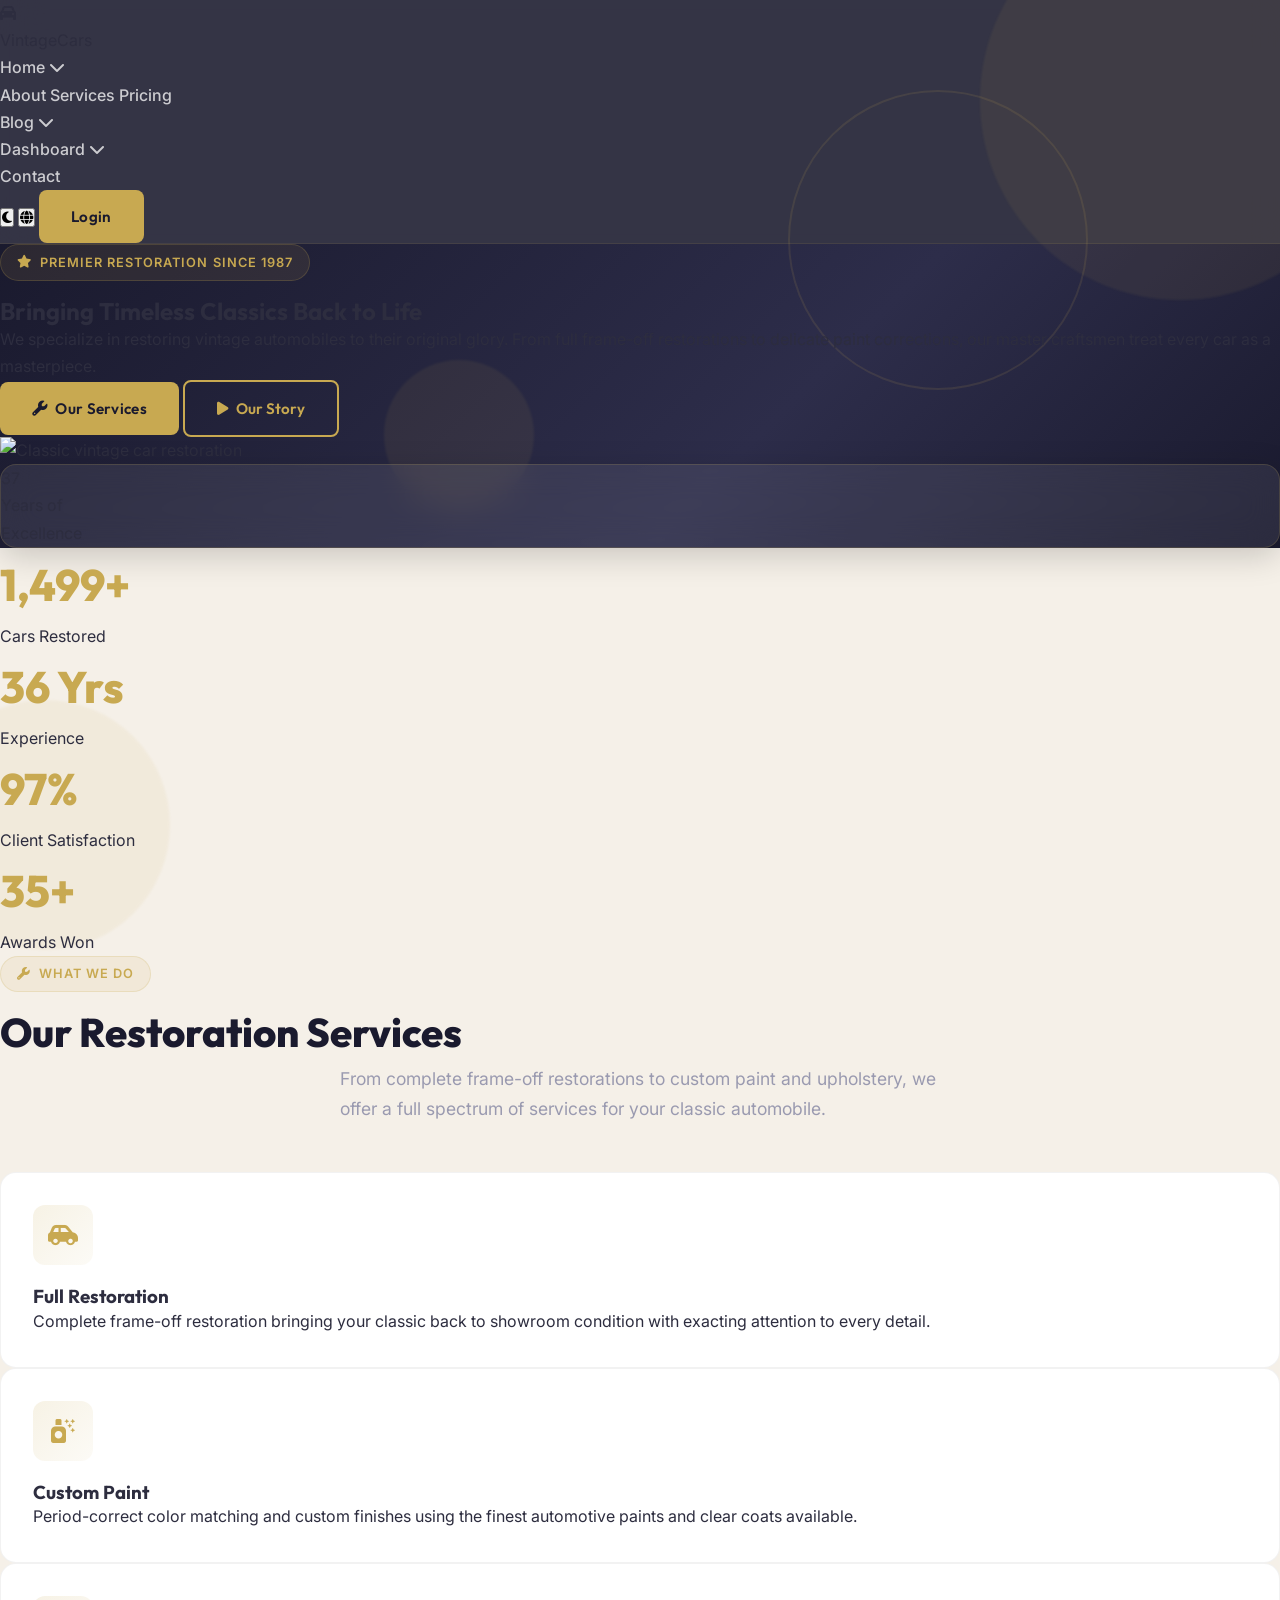
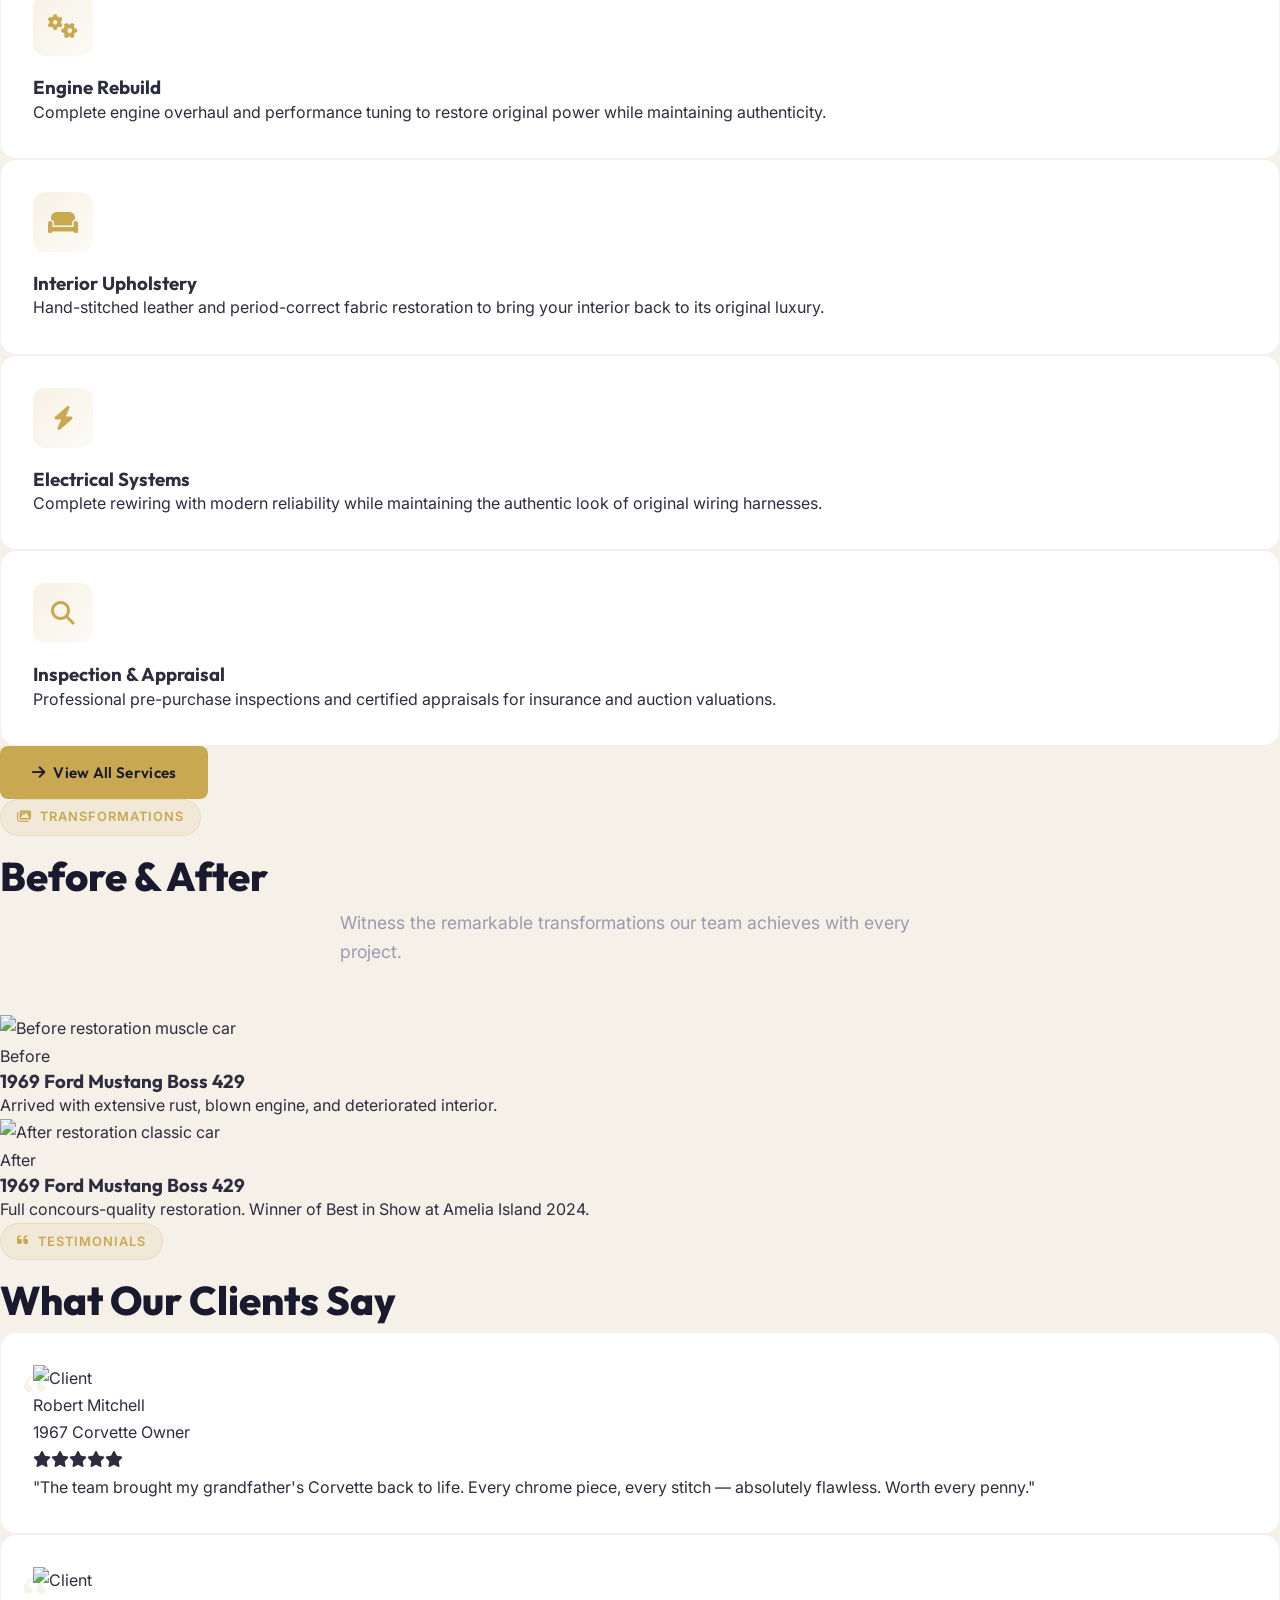
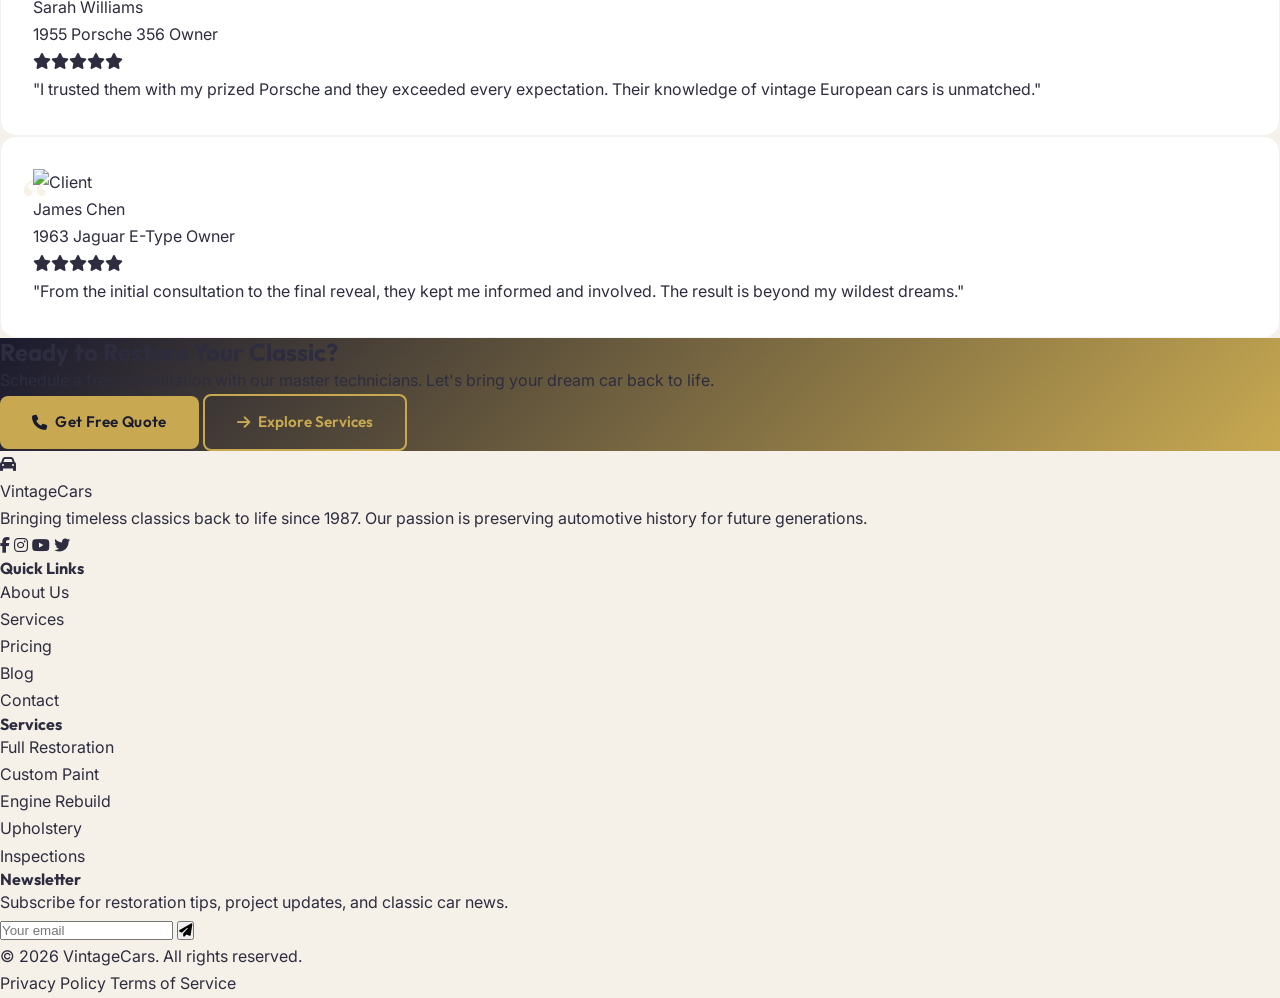
==== index.html @ 3ebbcfae "Initial commit" ====
<!DOCTYPE html>
<html lang="en" dir="ltr">
<head>
  <meta charset="UTF-8">
  <meta name="viewport" content="width=device-width, initial-scale=1.0">
  <title>Vintage Car Restoration Shop | Premium Classic Auto Restoration</title>
  <meta name="description" content="Expert vintage and classic car restoration services. We bring timeless automobiles back to their former glory with meticulous craftsmanship and passion.">
  <link rel="preconnect" href="https://fonts.googleapis.com">
  <link href="https://fonts.googleapis.com/css2?family=Inter:wght@300;400;500;600;700&family=Outfit:wght@300;400;500;600;700;800;900&display=swap" rel="stylesheet">
  <link rel="stylesheet" href="https://cdnjs.cloudflare.com/ajax/libs/font-awesome/6.5.1/css/all.min.css">
  <script src="https://cdn.tailwindcss.com"></script>
  <script src="tailwind-config.js"></script>
  <link rel="stylesheet" href="style.css">
</head>
<body class="font-inter">

  <!-- ===== NAVBAR ===== -->
  <nav id="main-nav" class="glass-nav fixed top-0 left-0 w-full z-50 py-4">
    <div class="max-w-7xl mx-auto px-4 sm:px-6 lg:px-8 flex items-center justify-between">
      <!-- Logo -->
      <a href="index.html" class="flex items-center gap-3">
        <div class="w-10 h-10 rounded-lg bg-accent flex items-center justify-center">
          <i class="fa-solid fa-car text-primary text-lg"></i>
        </div>
        <span class="text-white font-outfit font-bold text-xl">Vintage<span class="text-accent">Cars</span></span>
      </a>
      <!-- Desktop Nav -->
      <div class="hidden lg:flex items-center gap-8 desktop-nav">
        <div class="nav-dropdown"><a href="#" class="nav-link flex items-center gap-1">Home <i class="fa-solid fa-chevron-down text-xs"></i></a><div class="nav-dropdown-menu"><a href="index.html"><i class="fa-solid fa-home mr-2"></i>Homepage 1</a><a href="index2.html"><i class="fa-solid fa-layer-group mr-2"></i>Homepage 2</a></div></div>
        <a href="about.html" class="nav-link">About</a>
        <a href="services.html" class="nav-link">Services</a>
        <a href="pricing.html" class="nav-link">Pricing</a>
        <div class="nav-dropdown"><a href="#" class="nav-link flex items-center gap-1">Blog <i class="fa-solid fa-chevron-down text-xs"></i></a><div class="nav-dropdown-menu"><a href="blog.html"><i class="fa-solid fa-newspaper mr-2"></i>Blog Listing</a><a href="blog-details.html"><i class="fa-solid fa-file-lines mr-2"></i>Blog Details</a></div></div>
        <div class="nav-dropdown"><a href="#" class="nav-link flex items-center gap-1">Dashboard <i class="fa-solid fa-chevron-down text-xs"></i></a><div class="nav-dropdown-menu"><a href="user-dashboard.html"><i class="fa-solid fa-gauge mr-2"></i>User Dashboard</a><a href="admin-dashboard.html"><i class="fa-solid fa-shield mr-2"></i>Admin Dashboard</a></div></div>
        <a href="contact.html" class="nav-link">Contact</a>
      </div>
      <!-- Right actions -->
      <div class="flex items-center gap-3">
        <button id="dark-mode-toggle" class="w-9 h-9 rounded-full flex items-center justify-center text-white/70 hover:text-accent transition"><i class="fa-solid fa-moon"></i></button>
        <button id="rtl-toggle" class="w-9 h-9 rounded-full flex items-center justify-center text-white/70 hover:text-accent transition"><i class="fa-solid fa-globe"></i></button>
        <a href="login.html" class="hidden sm:inline-flex btn-primary text-sm !py-2 !px-5">Login</a>
        <div id="hamburger" class="hamburger lg:hidden">
          <span></span><span></span><span></span>
        </div>
      </div>
    </div>
    <!-- Mobile Menu -->
    <div id="mobile-menu" class="mobile-menu lg:hidden">
      <a href="#" class="mobile-dropdown-toggle">Home <i class="fa-solid fa-chevron-down text-xs ml-1"></i></a>
      <div class="mobile-submenu"><a href="index.html">Homepage 1</a><a href="index2.html">Homepage 2</a></div>
      <a href="about.html">About</a>
      <a href="services.html">Services</a>
      <a href="pricing.html">Pricing</a>
      <a href="#" class="mobile-dropdown-toggle">Blog <i class="fa-solid fa-chevron-down text-xs ml-1"></i></a>
      <div class="mobile-submenu"><a href="blog.html">Blog Listing</a><a href="blog-details.html">Blog Details</a></div>
      <a href="#" class="mobile-dropdown-toggle">Dashboard <i class="fa-solid fa-chevron-down text-xs ml-1"></i></a>
      <div class="mobile-submenu"><a href="user-dashboard.html">User Dashboard</a><a href="admin-dashboard.html">Admin Dashboard</a></div>
      <a href="contact.html">Contact</a>
      <a href="login.html">Login</a>
      <a href="register.html">Register</a>
    </div>
  </nav>

  <!-- ===== HERO SECTION ===== -->
  <section class="relative min-h-screen flex items-center overflow-hidden" style="background: linear-gradient(135deg, #1a1a2e 0%, #2d2d4a 60%, #1a1a2e 100%);">
    <!-- Parallax Shapes -->
    <div class="hero-shape hero-shape-1"></div>
    <div class="hero-shape hero-shape-2"></div>
    <div class="hero-shape hero-shape-3"></div>
    <div class="hero-shape-ring"></div>
    <div class="absolute inset-0 opacity-5" style="background-image: url('data:image/svg+xml,%3Csvg width=&quot;60&quot; height=&quot;60&quot; viewBox=&quot;0 0 60 60&quot; xmlns=&quot;http://www.w3.org/2000/svg&quot;%3E%3Cg fill=&quot;none&quot; fill-rule=&quot;evenodd&quot;%3E%3Cg fill=&quot;%23c8a951&quot; fill-opacity=&quot;0.4&quot;%3E%3Cpath d=&quot;M36 34v-4h-2v4h-4v2h4v4h2v-4h4v-2h-4zm0-30V0h-2v4h-4v2h4v4h2V6h4V4h-4zM6 34v-4H4v4H0v2h4v4h2v-4h4v-2H6zM6 4V0H4v4H0v2h4v4h2V6h4V4H6z&quot;/%3E%3C/g%3E%3C/g%3E%3C/svg%3E');"></div>
    <div class="max-w-7xl mx-auto px-4 sm:px-6 lg:px-8 relative z-10 py-32">
      <div class="grid lg:grid-cols-2 gap-12 items-center">
        <div>
          <div class="section-badge fade-in"><i class="fa-solid fa-star"></i> Premier Restoration Since 1987</div>
          <h1 class="text-4xl sm:text-5xl lg:text-6xl font-outfit font-900 text-white leading-tight mb-6 fade-in">
            Bringing <span class="text-accent">Timeless Classics</span> Back to Life
          </h1>
          <p class="text-white/60 text-lg mb-8 max-w-xl fade-in delay-1">
            We specialize in restoring vintage automobiles to their original glory. From full frame-off restorations to delicate paint corrections, our master craftsmen treat every car as a masterpiece.
          </p>
          <div class="flex flex-wrap gap-4 fade-in delay-2">
            <a href="services.html" class="btn-primary"><i class="fa-solid fa-wrench"></i> Our Services</a>
            <a href="about.html" class="btn-outline"><i class="fa-solid fa-play"></i> Our Story</a>
          </div>
        </div>
        <div class="relative fade-in delay-3">
          <div class="relative rounded-2xl overflow-hidden shadow-glass-lg">
            <img src="https://images.unsplash.com/photo-1583121274602-3e2820c69888?w=700&h=500&fit=crop" alt="Classic vintage car restoration" class="w-full h-[400px] object-cover">
            <div class="absolute inset-0 bg-gradient-to-t from-primary/50 to-transparent"></div>
          </div>
          <!-- Floating badge -->
          <div class="absolute -bottom-4 -left-4 glass-card p-4 flex items-center gap-3 animate-float">
            <div class="w-12 h-12 rounded-full bg-accent flex items-center justify-center text-primary font-bold text-lg">37</div>
            <div><div class="text-white font-semibold text-sm">Years of</div><div class="text-accent text-xs">Excellence</div></div>
          </div>
        </div>
      </div>
    </div>
  </section>

  <!-- ===== STATS ===== -->
  <section class="py-16 bg-white relative">
    <div class="max-w-7xl mx-auto px-4 sm:px-6 lg:px-8">
      <div class="grid grid-cols-2 md:grid-cols-4 gap-8 text-center">
        <div class="fade-in">
          <div class="counter-value" data-counter="1500" data-suffix="+">0</div>
          <p class="text-text-light mt-1 font-medium">Cars Restored</p>
        </div>
        <div class="fade-in delay-1">
          <div class="counter-value" data-counter="37" data-suffix=" Yrs">0</div>
          <p class="text-text-light mt-1 font-medium">Experience</p>
        </div>
        <div class="fade-in delay-2">
          <div class="counter-value" data-counter="98" data-suffix="%">0</div>
          <p class="text-text-light mt-1 font-medium">Client Satisfaction</p>
        </div>
        <div class="fade-in delay-3">
          <div class="counter-value" data-counter="45" data-suffix="+">0</div>
          <p class="text-text-light mt-1 font-medium">Awards Won</p>
        </div>
      </div>
    </div>
  </section>

  <!-- ===== SERVICES OVERVIEW ===== -->
  <section class="py-20 bg-secondary">
    <div class="max-w-7xl mx-auto px-4 sm:px-6 lg:px-8">
      <div class="text-center mb-14">
        <div class="section-badge fade-in"><i class="fa-solid fa-wrench"></i> What We Do</div>
        <h2 class="section-title fade-in">Our Restoration <span class="text-accent">Services</span></h2>
        <p class="section-subtitle fade-in delay-1">From complete frame-off restorations to custom paint and upholstery, we offer a full spectrum of services for your classic automobile.</p>
      </div>
      <div class="grid sm:grid-cols-2 lg:grid-cols-3 gap-8">
        <div class="service-card hover-float hover-glow fade-in">
          <div class="icon-box"><i class="fa-solid fa-car-side"></i></div>
          <h3 class="font-outfit font-bold text-xl mb-2">Full Restoration</h3>
          <p class="text-txtlight text-sm leading-relaxed">Complete frame-off restoration bringing your classic back to showroom condition with exacting attention to every detail.</p>
        </div>
        <div class="service-card hover-float hover-glow fade-in delay-1">
          <div class="icon-box"><i class="fa-solid fa-spray-can-sparkles"></i></div>
          <h3 class="font-outfit font-bold text-xl mb-2">Custom Paint</h3>
          <p class="text-txtlight text-sm leading-relaxed">Period-correct color matching and custom finishes using the finest automotive paints and clear coats available.</p>
        </div>
        <div class="service-card hover-float hover-glow fade-in delay-2">
          <div class="icon-box"><i class="fa-solid fa-gears"></i></div>
          <h3 class="font-outfit font-bold text-xl mb-2">Engine Rebuild</h3>
          <p class="text-txtlight text-sm leading-relaxed">Complete engine overhaul and performance tuning to restore original power while maintaining authenticity.</p>
        </div>
        <div class="service-card hover-float hover-glow fade-in delay-1">
          <div class="icon-box"><i class="fa-solid fa-couch"></i></div>
          <h3 class="font-outfit font-bold text-xl mb-2">Interior Upholstery</h3>
          <p class="text-txtlight text-sm leading-relaxed">Hand-stitched leather and period-correct fabric restoration to bring your interior back to its original luxury.</p>
        </div>
        <div class="service-card hover-float hover-glow fade-in delay-2">
          <div class="icon-box"><i class="fa-solid fa-bolt"></i></div>
          <h3 class="font-outfit font-bold text-xl mb-2">Electrical Systems</h3>
          <p class="text-txtlight text-sm leading-relaxed">Complete rewiring with modern reliability while maintaining the authentic look of original wiring harnesses.</p>
        </div>
        <div class="service-card hover-float hover-glow fade-in delay-3">
          <div class="icon-box"><i class="fa-solid fa-magnifying-glass"></i></div>
          <h3 class="font-outfit font-bold text-xl mb-2">Inspection & Appraisal</h3>
          <p class="text-txtlight text-sm leading-relaxed">Professional pre-purchase inspections and certified appraisals for insurance and auction valuations.</p>
        </div>
      </div>
      <div class="text-center mt-12 fade-in">
        <a href="services.html" class="btn-primary"><i class="fa-solid fa-arrow-right"></i> View All Services</a>
      </div>
    </div>
  </section>

  <!-- ===== BEFORE / AFTER ===== -->
  <section class="py-20 bg-white">
    <div class="max-w-7xl mx-auto px-4 sm:px-6 lg:px-8">
      <div class="text-center mb-14">
        <div class="section-badge fade-in"><i class="fa-solid fa-images"></i> Transformations</div>
        <h2 class="section-title fade-in">Before & <span class="text-accent">After</span></h2>
        <p class="section-subtitle fade-in delay-1">Witness the remarkable transformations our team achieves with every project.</p>
      </div>
      <div class="grid md:grid-cols-2 gap-8">
        <div class="rounded-2xl overflow-hidden shadow-card hover-float fade-in">
          <div class="relative">
            <img src="https://images.unsplash.com/photo-1503376780353-7e6692767b70?w=600&h=350&fit=crop" alt="Before restoration muscle car" class="w-full h-64 object-cover">
            <span class="absolute top-4 left-4 bg-danger text-white px-3 py-1 rounded-full text-xs font-bold uppercase">Before</span>
          </div>
          <div class="p-6">
            <h3 class="font-outfit font-bold text-lg">1969 Ford Mustang Boss 429</h3>
            <p class="text-txtlight text-sm mt-1">Arrived with extensive rust, blown engine, and deteriorated interior.</p>
          </div>
        </div>
        <div class="rounded-2xl overflow-hidden shadow-card hover-float fade-in delay-1">
          <div class="relative">
            <img src="https://images.unsplash.com/photo-1544636331-e26879cd4d9b?w=600&h=350&fit=crop" alt="After restoration classic car" class="w-full h-64 object-cover">
            <span class="absolute top-4 left-4 bg-success text-white px-3 py-1 rounded-full text-xs font-bold uppercase">After</span>
          </div>
          <div class="p-6">
            <h3 class="font-outfit font-bold text-lg">1969 Ford Mustang Boss 429</h3>
            <p class="text-txtlight text-sm mt-1">Full concours-quality restoration. Winner of Best in Show at Amelia Island 2024.</p>
          </div>
        </div>
      </div>
    </div>
  </section>

  <!-- ===== TESTIMONIALS ===== -->
  <section class="py-20 bg-secondary">
    <div class="max-w-7xl mx-auto px-4 sm:px-6 lg:px-8">
      <div class="text-center mb-14">
        <div class="section-badge fade-in"><i class="fa-solid fa-quote-left"></i> Testimonials</div>
        <h2 class="section-title fade-in">What Our <span class="text-accent">Clients Say</span></h2>
      </div>
      <div class="grid md:grid-cols-3 gap-8">
        <div class="testimonial-card hover-float fade-in">
          <div class="flex items-center gap-3 mb-4">
            <img src="https://images.unsplash.com/photo-1507003211169-0a1dd7228f2d?w=60&h=60&fit=crop&crop=face" alt="Client" class="w-12 h-12 rounded-full object-cover">
            <div><div class="font-outfit font-bold text-sm">Robert Mitchell</div><div class="text-accent text-xs">1967 Corvette Owner</div></div>
          </div>
          <div class="flex text-accent text-sm mb-3"><i class="fa-solid fa-star"></i><i class="fa-solid fa-star"></i><i class="fa-solid fa-star"></i><i class="fa-solid fa-star"></i><i class="fa-solid fa-star"></i></div>
          <p class="text-txtlight text-sm">"The team brought my grandfather's Corvette back to life. Every chrome piece, every stitch — absolutely flawless. Worth every penny."</p>
        </div>
        <div class="testimonial-card hover-float fade-in delay-1">
          <div class="flex items-center gap-3 mb-4">
            <img src="https://images.unsplash.com/photo-1494790108377-be9c29b29330?w=60&h=60&fit=crop&crop=face" alt="Client" class="w-12 h-12 rounded-full object-cover">
            <div><div class="font-outfit font-bold text-sm">Sarah Williams</div><div class="text-accent text-xs">1955 Porsche 356 Owner</div></div>
          </div>
          <div class="flex text-accent text-sm mb-3"><i class="fa-solid fa-star"></i><i class="fa-solid fa-star"></i><i class="fa-solid fa-star"></i><i class="fa-solid fa-star"></i><i class="fa-solid fa-star"></i></div>
          <p class="text-txtlight text-sm">"I trusted them with my prized Porsche and they exceeded every expectation. Their knowledge of vintage European cars is unmatched."</p>
        </div>
        <div class="testimonial-card hover-float fade-in delay-2">
          <div class="flex items-center gap-3 mb-4">
            <img src="https://images.unsplash.com/photo-1472099645785-5658abf4ff4e?w=60&h=60&fit=crop&crop=face" alt="Client" class="w-12 h-12 rounded-full object-cover">
            <div><div class="font-outfit font-bold text-sm">James Chen</div><div class="text-accent text-xs">1963 Jaguar E-Type Owner</div></div>
          </div>
          <div class="flex text-accent text-sm mb-3"><i class="fa-solid fa-star"></i><i class="fa-solid fa-star"></i><i class="fa-solid fa-star"></i><i class="fa-solid fa-star"></i><i class="fa-solid fa-star"></i></div>
          <p class="text-txtlight text-sm">"From the initial consultation to the final reveal, they kept me informed and involved. The result is beyond my wildest dreams."</p>
        </div>
      </div>
    </div>
  </section>

  <!-- ===== CTA BANNER ===== -->
  <section class="py-20 relative overflow-hidden" style="background: linear-gradient(135deg, #1a1a2e 0%, #c8a951 100%);">
    <div class="absolute inset-0 opacity-10" style="background-image: url('data:image/svg+xml,%3Csvg width=&quot;40&quot; height=&quot;40&quot;%3E%3Ccircle cx=&quot;20&quot; cy=&quot;20&quot; r=&quot;1&quot; fill=&quot;white&quot;/%3E%3C/svg%3E');"></div>
    <div class="max-w-4xl mx-auto px-4 text-center relative z-10">
      <h2 class="text-3xl sm:text-4xl font-outfit font-800 text-white mb-4 fade-in">Ready to Restore Your Classic?</h2>
      <p class="text-white/70 text-lg mb-8 fade-in delay-1">Schedule a free consultation with our master technicians. Let's bring your dream car back to life.</p>
      <div class="flex flex-wrap justify-center gap-4 fade-in delay-2">
        <a href="contact.html" class="btn-primary"><i class="fa-solid fa-phone"></i> Get Free Quote</a>
        <a href="services.html" class="btn-outline !border-white !text-white hover:!bg-white hover:!text-primary"><i class="fa-solid fa-arrow-right"></i> Explore Services</a>
      </div>
    </div>
  </section>

  <!-- ===== FOOTER ===== -->
  <footer class="bg-primary pt-16 pb-8">
    <div class="max-w-7xl mx-auto px-4 sm:px-6 lg:px-8">
      <div class="grid sm:grid-cols-2 lg:grid-cols-4 gap-10 mb-12">
        <!-- Brand -->
        <div>
          <a href="index.html" class="flex items-center gap-3 mb-4">
            <div class="w-10 h-10 rounded-lg bg-accent flex items-center justify-center"><i class="fa-solid fa-car text-primary text-lg"></i></div>
            <span class="text-white font-outfit font-bold text-xl">Vintage<span class="text-accent">Cars</span></span>
          </a>
          <p class="text-white/50 text-sm leading-relaxed mb-4">Bringing timeless classics back to life since 1987. Our passion is preserving automotive history for future generations.</p>
          <div class="flex gap-3">
            <a href="#" class="w-9 h-9 rounded-full bg-white/10 flex items-center justify-center text-white/60 hover:bg-accent hover:text-primary transition"><i class="fa-brands fa-facebook-f"></i></a>
            <a href="#" class="w-9 h-9 rounded-full bg-white/10 flex items-center justify-center text-white/60 hover:bg-accent hover:text-primary transition"><i class="fa-brands fa-instagram"></i></a>
            <a href="#" class="w-9 h-9 rounded-full bg-white/10 flex items-center justify-center text-white/60 hover:bg-accent hover:text-primary transition"><i class="fa-brands fa-youtube"></i></a>
            <a href="#" class="w-9 h-9 rounded-full bg-white/10 flex items-center justify-center text-white/60 hover:bg-accent hover:text-primary transition"><i class="fa-brands fa-twitter"></i></a>
          </div>
        </div>
        <!-- Quick Links -->
        <div>
          <h4 class="text-white font-outfit font-bold text-lg mb-4">Quick Links</h4>
          <ul class="space-y-2">
            <li><a href="about.html" class="text-white/50 hover:text-accent transition text-sm">About Us</a></li>
            <li><a href="services.html" class="text-white/50 hover:text-accent transition text-sm">Services</a></li>
            <li><a href="pricing.html" class="text-white/50 hover:text-accent transition text-sm">Pricing</a></li>
            <li><a href="blog.html" class="text-white/50 hover:text-accent transition text-sm">Blog</a></li>
            <li><a href="contact.html" class="text-white/50 hover:text-accent transition text-sm">Contact</a></li>
          </ul>
        </div>
        <!-- Services -->
        <div>
          <h4 class="text-white font-outfit font-bold text-lg mb-4">Services</h4>
          <ul class="space-y-2">
            <li><a href="service-details.html" class="text-white/50 hover:text-accent transition text-sm">Full Restoration</a></li>
            <li><a href="service-details.html" class="text-white/50 hover:text-accent transition text-sm">Custom Paint</a></li>
            <li><a href="service-details.html" class="text-white/50 hover:text-accent transition text-sm">Engine Rebuild</a></li>
            <li><a href="service-details.html" class="text-white/50 hover:text-accent transition text-sm">Upholstery</a></li>
            <li><a href="service-details.html" class="text-white/50 hover:text-accent transition text-sm">Inspections</a></li>
          </ul>
        </div>
        <!-- Newsletter -->
        <div>
          <h4 class="text-white font-outfit font-bold text-lg mb-4">Newsletter</h4>
          <p class="text-white/50 text-sm mb-4">Subscribe for restoration tips, project updates, and classic car news.</p>
          <form class="newsletter-form flex">
            <input type="email" placeholder="Your email" required class="flex-1 px-4 py-2.5 rounded-l-lg bg-white/10 border border-white/10 text-white text-sm placeholder:text-white/30 focus:outline-none focus:border-accent">
            <button type="submit" class="px-4 py-2.5 bg-accent text-primary rounded-r-lg font-semibold text-sm hover:bg-accent-light transition"><i class="fa-solid fa-paper-plane"></i></button>
          </form>
        </div>
      </div>
      <div class="border-t border-white/10 pt-6 flex flex-col sm:flex-row justify-between items-center gap-4">
        <p class="text-white/40 text-sm">&copy; 2026 VintageCars. All rights reserved.</p>
        <div class="flex gap-6">
          <a href="#" class="text-white/40 hover:text-accent transition text-sm">Privacy Policy</a>
          <a href="#" class="text-white/40 hover:text-accent transition text-sm">Terms of Service</a>
        </div>
      </div>
    </div>
  </footer>

  <script src="main.js"></script>
</body>
</html>
---- style.css ----
/* ===== VINTAGE CAR RESTORATION SHOP - MASTER STYLESHEET ===== */
/* Google Fonts loaded in HTML */

/* ===== CSS CUSTOM PROPERTIES ===== */
:root {
  --primary: #1a1a2e;
  --primary-light: #2d2d4a;
  --primary-dark: #0f0f1a;
  --secondary: #f5f0e8;
  --secondary-light: #faf8f4;
  --secondary-dark: #e8e0d0;
  --accent: #c8a951;
  --accent-light: #d4bc6e;
  --accent-dark: #b89a3d;
  --text-dark: #2d2d3f;
  --text-light: #9a9ab0;
  --danger: #e74c3c;
  --success: #27ae60;
  --warning: #f39c12;
  --info: #3498db;
  --glass-bg: rgba(26, 26, 46, 0.72);
  --glass-border: rgba(200, 169, 81, 0.18);
  --glass-shadow: 0 8px 32px rgba(0, 0, 0, 0.18);
  --radius: 16px;
  --radius-sm: 8px;
  --radius-lg: 24px;
  --transition: 0.35s cubic-bezier(0.4, 0, 0.2, 1);
  --font-heading: 'Outfit', sans-serif;
  --font-body: 'Inter', sans-serif;
}

/* ===== DARK MODE ===== */
[data-theme="dark"] {
  --secondary: #13132a;
  --secondary-light: #1a1a35;
  --secondary-dark: #0d0d1f;
  --text-dark: #e8e0d0;
  --text-light: #8a8aa0;
  --glass-bg: rgba(15, 15, 26, 0.85);
}
[data-theme="dark"] body { background: #0f0f1a; color: #e8e0d0; }
[data-theme="dark"] .bg-secondary, [data-theme="dark"] .bg-white { background: var(--secondary) !important; }
[data-theme="dark"] .bg-gray-50 { background: var(--secondary-light) !important; }
[data-theme="dark"] .text-gray-700, [data-theme="dark"] .text-txtdark { color: #d0c8b8 !important; }
[data-theme="dark"] .text-gray-500, [data-theme="dark"] .text-gray-600 { color: #8a8aa0 !important; }
[data-theme="dark"] .border-gray-200, [data-theme="dark"] .border-gray-100, [data-theme="dark"] .border-b { border-color: #2a2a45 !important; }
[data-theme="dark"] .shadow-card { box-shadow: 0 4px 16px rgba(0,0,0,0.3) !important; }
[data-theme="dark"] .glass-card { background: rgba(20,20,40,0.8); border-color: rgba(200,169,81,0.12); }
[data-theme="dark"] .dark-invert { filter: brightness(1.5); }
[data-theme="dark"] input, [data-theme="dark"] textarea, [data-theme="dark"] select {
  background: #1a1a35 !important; color: #e8e0d0 !important; border-color: #2a2a45 !important;
}
[data-theme="dark"] .dashboard-sidebar { background: #0f0f1a !important; }
[data-theme="dark"] .stat-card { background: #1a1a35 !important; }

/* ===== RTL ===== */
[dir="rtl"] { direction: rtl; text-align: right; }
[dir="rtl"] .rtl-flip { transform: scaleX(-1); }
[dir="rtl"] .ml-auto { margin-left: 0; margin-right: auto; }
[dir="rtl"] .mr-auto { margin-right: 0; margin-left: auto; }
[dir="rtl"] .space-x-4 > * + * { margin-left: 0; margin-right: 1rem; }
[dir="rtl"] .pl-4 { padding-left: 0; padding-right: 1rem; }

/* ===== BASE ===== */
*, *::before, *::after { box-sizing: border-box; margin: 0; padding: 0; }
html { scroll-behavior: smooth; scroll-padding-top: 80px; }
body {
  font-family: var(--font-body);
  background: var(--secondary);
  color: var(--text-dark);
  line-height: 1.7;
  overflow-x: hidden;
}
h1, h2, h3, h4, h5, h6 { font-family: var(--font-heading); font-weight: 700; line-height: 1.2; }
a { text-decoration: none; color: inherit; transition: var(--transition); }
img { max-width: 100%; height: auto; display: block; }

/* ===== CUSTOM SCROLLBAR ===== */
::-webkit-scrollbar { width: 8px; }
::-webkit-scrollbar-track { background: var(--primary-dark); }
::-webkit-scrollbar-thumb { background: var(--accent); border-radius: 4px; }
::-webkit-scrollbar-thumb:hover { background: var(--accent-light); }

/* ===== GLASSMORPHISM ===== */
.glass-card {
  background: rgba(255, 255, 255, 0.08);
  backdrop-filter: blur(16px);
  -webkit-backdrop-filter: blur(16px);
  border: 1px solid var(--glass-border);
  border-radius: var(--radius);
  box-shadow: var(--glass-shadow);
}
.glass-nav {
  background: rgba(26, 26, 46, 0.88);
  backdrop-filter: blur(20px);
  -webkit-backdrop-filter: blur(20px);
  border-bottom: 1px solid rgba(200, 169, 81, 0.1);
  transition: var(--transition);
}
.glass-nav.scrolled {
  padding-top: 0.5rem !important;
  padding-bottom: 0.5rem !important;
  box-shadow: 0 4px 30px rgba(0, 0, 0, 0.3);
  background: rgba(26, 26, 46, 0.95);
}

/* ===== ANIMATIONS ===== */
@keyframes fadeIn { from { opacity: 0; transform: translateY(30px); } to { opacity: 1; transform: translateY(0); } }
@keyframes slideUp { from { opacity: 0; transform: translateY(60px); } to { opacity: 1; transform: translateY(0); } }
@keyframes slideLeft { from { opacity: 0; transform: translateX(60px); } to { opacity: 1; transform: translateX(0); } }
@keyframes slideRight { from { opacity: 0; transform: translateX(-60px); } to { opacity: 1; transform: translateX(0); } }
@keyframes float { 0%, 100% { transform: translateY(0px); } 50% { transform: translateY(-20px); } }
@keyframes pulseGlow { 0%, 100% { box-shadow: 0 0 5px rgba(200,169,81,0.3); } 50% { box-shadow: 0 0 30px rgba(200,169,81,0.6); } }
@keyframes scaleIn { from { opacity: 0; transform: scale(0.8); } to { opacity: 1; transform: scale(1); } }
@keyframes shimmer { 0% { background-position: -200% 0; } 100% { background-position: 200% 0; } }
@keyframes rotateIn { from { opacity: 0; transform: rotate(-10deg) scale(0.9); } to { opacity: 1; transform: rotate(0) scale(1); } }
@keyframes gradientShift { 0% { background-position: 0% 50%; } 50% { background-position: 100% 50%; } 100% { background-position: 0% 50%; } }
@keyframes countdown-pulse { 0%,100% { transform: scale(1); } 50% { transform: scale(1.05); } }
@keyframes toast-in { from { transform: translateX(120%); opacity: 0; } to { transform: translateX(0); opacity: 1; } }
@keyframes toast-out { from { transform: translateX(0); opacity: 1; } to { transform: translateX(120%); opacity: 0; } }

/* Scroll-triggered animation classes */
.fade-in { opacity: 0; transform: translateY(30px); transition: opacity 0.7s ease, transform 0.7s ease; }
.fade-in.visible { opacity: 1; transform: translateY(0); }
.slide-up { opacity: 0; transform: translateY(60px); transition: opacity 0.8s ease, transform 0.8s ease; }
.slide-up.visible { opacity: 1; transform: translateY(0); }
.slide-left { opacity: 0; transform: translateX(60px); transition: opacity 0.8s ease, transform 0.8s ease; }
.slide-left.visible { opacity: 1; transform: translateX(0); }
.slide-right { opacity: 0; transform: translateX(-60px); transition: opacity 0.8s ease, transform 0.8s ease; }
.slide-right.visible { opacity: 1; transform: translateX(0); }
.scale-in { opacity: 0; transform: scale(0.85); transition: opacity 0.6s ease, transform 0.6s ease; }
.scale-in.visible { opacity: 1; transform: scale(1); }

/* Stagger delays */
.delay-1 { transition-delay: 0.1s; }
.delay-2 { transition-delay: 0.2s; }
.delay-3 { transition-delay: 0.3s; }
.delay-4 { transition-delay: 0.4s; }
.delay-5 { transition-delay: 0.5s; }

/* ===== HOVER EFFECTS ===== */
.hover-float { transition: transform 0.4s ease, box-shadow 0.4s ease; }
.hover-float:hover { transform: translateY(-8px); box-shadow: 0 16px 48px rgba(0,0,0,0.15); }
.hover-glow { transition: box-shadow 0.4s ease, border-color 0.4s ease; }
.hover-glow:hover { box-shadow: 0 0 30px rgba(200,169,81,0.35); border-color: var(--accent) !important; }
.hover-scale { transition: transform 0.3s ease; }
.hover-scale:hover { transform: scale(1.05); }

/* ===== BUTTONS ===== */
.btn-primary {
  display: inline-flex; align-items: center; gap: 0.5rem;
  padding: 0.85rem 2rem; background: var(--accent); color: var(--primary);
  font-family: var(--font-heading); font-weight: 600; font-size: 0.95rem;
  border-radius: var(--radius-sm); border: none; cursor: pointer;
  transition: var(--transition); letter-spacing: 0.02em;
}
.btn-primary:hover { background: var(--accent-light); box-shadow: 0 4px 20px rgba(200,169,81,0.4); transform: translateY(-2px); }
.btn-outline {
  display: inline-flex; align-items: center; gap: 0.5rem;
  padding: 0.85rem 2rem; background: transparent; color: var(--accent);
  font-family: var(--font-heading); font-weight: 600; font-size: 0.95rem;
  border-radius: var(--radius-sm); border: 2px solid var(--accent); cursor: pointer;
  transition: var(--transition);
}
.btn-outline:hover { background: var(--accent); color: var(--primary); }
.btn-dark {
  display: inline-flex; align-items: center; gap: 0.5rem;
  padding: 0.85rem 2rem; background: var(--primary); color: #fff;
  font-family: var(--font-heading); font-weight: 600; font-size: 0.95rem;
  border-radius: var(--radius-sm); border: none; cursor: pointer;
  transition: var(--transition);
}
.btn-dark:hover { background: var(--primary-light); transform: translateY(-2px); }

/* ===== TOAST SYSTEM ===== */
.toast-container { position: fixed; top: 100px; right: 20px; z-index: 10000; display: flex; flex-direction: column; gap: 10px; }
.toast {
  padding: 1rem 1.5rem; border-radius: var(--radius-sm); color: #fff;
  font-family: var(--font-body); font-size: 0.9rem; font-weight: 500;
  display: flex; align-items: center; gap: 0.75rem; min-width: 300px;
  animation: toast-in 0.4s ease forwards; box-shadow: 0 8px 30px rgba(0,0,0,0.2);
}
.toast.removing { animation: toast-out 0.4s ease forwards; }
.toast-success { background: linear-gradient(135deg, #27ae60, #2ecc71); }
.toast-error { background: linear-gradient(135deg, #e74c3c, #c0392b); }
.toast-warning { background: linear-gradient(135deg, #f39c12, #e67e22); }
.toast-info { background: linear-gradient(135deg, #3498db, #2980b9); }

/* ===== NAVBAR ===== */
.nav-link { position: relative; color: rgba(255,255,255,0.75); font-weight: 500; padding: 0.5rem 0; transition: var(--transition); }
.nav-link:hover, .nav-link.active { color: var(--accent); }
.nav-link::after {
  content: ''; position: absolute; bottom: 0; left: 0; width: 0; height: 2px;
  background: var(--accent); transition: width 0.3s ease;
}
.nav-link:hover::after, .nav-link.active::after { width: 100%; }

/* Dropdown */
.nav-dropdown { position: relative; }
.nav-dropdown-menu {
  position: absolute; top: 100%; left: 0; min-width: 220px;
  background: var(--primary); border: 1px solid rgba(200,169,81,0.15);
  border-radius: var(--radius-sm); padding: 0.5rem 0; opacity: 0;
  visibility: hidden; transform: translateY(10px);
  transition: var(--transition); z-index: 100; box-shadow: 0 12px 40px rgba(0,0,0,0.3);
}
.nav-dropdown:hover .nav-dropdown-menu { opacity: 1; visibility: visible; transform: translateY(0); }
.nav-dropdown-menu a {
  display: block; padding: 0.6rem 1.25rem; color: rgba(255,255,255,0.7);
  font-size: 0.9rem; transition: var(--transition);
}
.nav-dropdown-menu a:hover { color: var(--accent); background: rgba(200,169,81,0.08); padding-left: 1.5rem; }

/* Mobile menu */
.mobile-menu { display: none; }
.mobile-menu.active { display: block; }
.hamburger { display: none; flex-direction: column; gap: 5px; cursor: pointer; padding: 5px; }
.hamburger span { width: 24px; height: 2px; background: #fff; transition: var(--transition); border-radius: 2px; }
.hamburger.active span:nth-child(1) { transform: rotate(45deg) translate(5px, 5px); }
.hamburger.active span:nth-child(2) { opacity: 0; }
.hamburger.active span:nth-child(3) { transform: rotate(-45deg) translate(5px, -5px); }

/* ===== HERO PARALLAX SHAPES ===== */
.hero-shape {
  position: absolute; border-radius: 50%; opacity: 0.08;
  background: var(--accent); filter: blur(1px);
}
.hero-shape-1 { width: 400px; height: 400px; top: -100px; right: -100px; animation: float 8s ease-in-out infinite; }
.hero-shape-2 { width: 250px; height: 250px; bottom: -50px; left: -80px; animation: float 6s ease-in-out infinite 1s; }
.hero-shape-3 { width: 150px; height: 150px; top: 40%; left: 30%; animation: float 7s ease-in-out infinite 2s; }
.hero-shape-ring {
  position: absolute; border: 2px solid rgba(200,169,81,0.12); border-radius: 50%;
  width: 300px; height: 300px; top: 10%; right: 15%; animation: float 10s ease-in-out infinite;
}

/* ===== SECTION STYLES ===== */
.section-title { font-size: 2.5rem; font-weight: 800; color: var(--primary); margin-bottom: 0.5rem; }
[data-theme="dark"] .section-title { color: var(--accent); }
.section-subtitle { color: var(--text-light); font-size: 1.1rem; max-width: 600px; margin: 0 auto 3rem; }
.section-badge {
  display: inline-flex; align-items: center; gap: 0.5rem;
  padding: 0.4rem 1rem; border-radius: 50px; font-size: 0.8rem; font-weight: 600;
  color: var(--accent); background: rgba(200,169,81,0.1); border: 1px solid rgba(200,169,81,0.2);
  text-transform: uppercase; letter-spacing: 0.08em; margin-bottom: 1rem;
}

/* ===== CARD STYLES ===== */
.service-card {
  background: #fff; border-radius: var(--radius); padding: 2rem;
  border: 1px solid rgba(0,0,0,0.05); transition: var(--transition);
}
[data-theme="dark"] .service-card { background: #1a1a35; border-color: #2a2a45; }
.service-card .icon-box {
  width: 60px; height: 60px; border-radius: 12px;
  background: linear-gradient(135deg, rgba(200,169,81,0.15), rgba(200,169,81,0.05));
  display: flex; align-items: center; justify-content: center;
  color: var(--accent); font-size: 1.5rem; margin-bottom: 1.25rem;
}

/* ===== PRICING CARD ===== */
.pricing-card { background: #fff; border-radius: var(--radius); padding: 2.5rem; border: 1px solid rgba(0,0,0,0.05); transition: var(--transition); position: relative; overflow: hidden; }
[data-theme="dark"] .pricing-card { background: #1a1a35; border-color: #2a2a45; }
.pricing-card.featured { border: 2px solid var(--accent); }
.pricing-card.featured::before {
  content: 'POPULAR'; position: absolute; top: 20px; right: -30px;
  background: var(--accent); color: var(--primary); padding: 0.25rem 2.5rem;
  font-size: 0.7rem; font-weight: 700; letter-spacing: 0.1em;
  transform: rotate(45deg);
}

/* ===== ACCORDION ===== */
.accordion-item { border: 1px solid rgba(0,0,0,0.08); border-radius: var(--radius-sm); margin-bottom: 0.75rem; overflow: hidden; transition: var(--transition); }
[data-theme="dark"] .accordion-item { border-color: #2a2a45; }
.accordion-header {
  padding: 1.25rem 1.5rem; cursor: pointer; display: flex; justify-content: space-between; align-items: center;
  font-family: var(--font-heading); font-weight: 600; font-size: 1rem;
  background: #fff; transition: var(--transition);
}
[data-theme="dark"] .accordion-header { background: #1a1a35; color: #e8e0d0; }
.accordion-header:hover { color: var(--accent); }
.accordion-header i { transition: transform 0.3s ease; color: var(--accent); }
.accordion-item.active .accordion-header i { transform: rotate(180deg); }
.accordion-body { max-height: 0; overflow: hidden; transition: max-height 0.4s ease; background: #faf8f4; }
[data-theme="dark"] .accordion-body { background: #16162b; }
.accordion-item.active .accordion-body { max-height: 300px; }
.accordion-body-inner { padding: 1.25rem 1.5rem; color: var(--text-light); line-height: 1.7; }

/* ===== DASHBOARD ===== */
.dashboard-sidebar {
  width: 260px; min-height: 100vh; background: var(--primary);
  padding: 1.5rem 0; position: fixed; left: 0; top: 0; z-index: 50;
  transition: var(--transition); overflow-y: auto;
}
.dashboard-sidebar .sidebar-link {
  display: flex; align-items: center; gap: 0.75rem; padding: 0.85rem 1.5rem;
  color: rgba(255,255,255,0.6); font-size: 0.9rem; transition: var(--transition);
}
.dashboard-sidebar .sidebar-link:hover, .dashboard-sidebar .sidebar-link.active {
  color: var(--accent); background: rgba(200,169,81,0.08);
  border-right: 3px solid var(--accent);
}
.dashboard-main { margin-left: 260px; padding: 2rem; min-height: 100vh; background: var(--secondary); }
.stat-card {
  background: #fff; border-radius: var(--radius); padding: 1.5rem;
  border: 1px solid rgba(0,0,0,0.05); transition: var(--transition);
}

/* ===== PAGE HEADER ===== */
.page-header {
  background: linear-gradient(135deg, var(--primary) 0%, var(--primary-light) 100%);
  padding: 6rem 0 4rem; position: relative; overflow: hidden;
}
.page-header::before {
  content: ''; position: absolute; top: 0; right: 0;
  width: 400px; height: 400px; border-radius: 50%;
  background: rgba(200,169,81,0.06); transform: translate(100px, -100px);
}
.page-header .breadcrumb a { color: rgba(255,255,255,0.6); }
.page-header .breadcrumb a:hover { color: var(--accent); }

/* ===== COUNTER ===== */
.counter-value { font-family: var(--font-heading); font-weight: 800; font-size: 2.75rem; color: var(--accent); }

/* ===== TESTIMONIAL ===== */
.testimonial-card {
  background: #fff; border-radius: var(--radius); padding: 2rem;
  border: 1px solid rgba(0,0,0,0.05); position: relative;
}
[data-theme="dark"] .testimonial-card { background: #1a1a35; border-color: #2a2a45; }
.testimonial-card::before { content: '\201C'; position: absolute; top: 10px; left: 20px; font-size: 4rem; color: rgba(200,169,81,0.15); font-family: Georgia, serif; }

/* ===== AUTH PAGES ===== */
.auth-bg {
  min-height: 100vh; display: flex; align-items: center; justify-content: center;
  background-size: cover; background-position: center; position: relative;
}
.auth-bg::before {
  content: ''; position: absolute; inset: 0;
  background: rgba(15, 15, 26, 0.6); backdrop-filter: blur(4px);
}
.auth-card {
  background: rgba(26, 26, 46, 0.75); backdrop-filter: blur(24px);
  border: 1px solid rgba(200,169,81,0.15); border-radius: var(--radius-lg);
  padding: 3rem; width: 100%; max-width: 440px; position: relative; z-index: 1;
}
.auth-card input {
  width: 100%; padding: 0.85rem 1rem; border-radius: var(--radius-sm);
  border: 1px solid rgba(255,255,255,0.12); background: rgba(255,255,255,0.06);
  color: #fff; font-family: var(--font-body); transition: var(--transition);
}
.auth-card input:focus { outline: none; border-color: var(--accent); box-shadow: 0 0 0 3px rgba(200,169,81,0.15); }
.auth-card label { color: rgba(255,255,255,0.7); font-size: 0.85rem; font-weight: 500; margin-bottom: 0.4rem; display: block; }

/* ===== BLOG ===== */
.blog-card { background: #fff; border-radius: var(--radius); overflow: hidden; border: 1px solid rgba(0,0,0,0.05); transition: var(--transition); }
[data-theme="dark"] .blog-card { background: #1a1a35; border-color: #2a2a45; }
.blog-card img { transition: transform 0.5s ease; }
.blog-card:hover img { transform: scale(1.05); }
.blog-tag {
  display: inline-block; padding: 0.25rem 0.75rem; border-radius: 50px;
  font-size: 0.75rem; font-weight: 600; background: rgba(200,169,81,0.1);
  color: var(--accent); border: 1px solid rgba(200,169,81,0.2);
}

/* ===== TIMELINE ===== */
.timeline { position: relative; padding-left: 2rem; }
.timeline::before { content: ''; position: absolute; left: 0; top: 0; bottom: 0; width: 2px; background: linear-gradient(to bottom, var(--accent), transparent); }
.timeline-item { position: relative; padding-bottom: 2rem; padding-left: 1.5rem; }
.timeline-item::before {
  content: ''; position: absolute; left: -2rem; top: 0.3rem;
  width: 14px; height: 14px; border-radius: 50%;
  background: var(--accent); border: 3px solid var(--secondary);
  margin-left: -5px;
}

/* ===== RESPONSIVE ===== */
@media (max-width: 1024px) {
  .dashboard-sidebar { transform: translateX(-100%); }
  .dashboard-sidebar.open { transform: translateX(0); }
  .dashboard-main { margin-left: 0; }
}
@media (max-width: 768px) {
  .hamburger { display: flex; }
  .desktop-nav { display: none !important; }
  .mobile-menu {
    position: absolute; top: 100%; left: 0; right: 0;
    background: var(--primary); border-top: 1px solid rgba(200,169,81,0.1);
    padding: 1rem 0;
  }
  .mobile-menu a { display: block; padding: 0.75rem 1.5rem; color: rgba(255,255,255,0.7); }
  .mobile-menu a:hover { color: var(--accent); background: rgba(200,169,81,0.05); }
  .mobile-menu .mobile-dropdown-toggle { display: flex; align-items: center; justify-content: space-between; padding: 0.75rem 1.5rem; color: rgba(255,255,255,0.7); cursor: pointer; }
  .mobile-menu .mobile-dropdown-toggle:hover { color: var(--accent); }
  .mobile-menu .mobile-dropdown-toggle i { transition: transform 0.3s ease; }
  .mobile-menu .mobile-dropdown-toggle.open i { transform: rotate(180deg); }
  .mobile-submenu { display: none; background: rgba(0,0,0,0.15); }
  .mobile-submenu.active { display: block; }
  .mobile-submenu a { padding-left: 2.5rem; font-size: 0.9rem; }
  .section-title { font-size: 2rem; }
  .hero-shape { display: none; }
  .auth-card { margin: 1rem; padding: 2rem; }
  .counter-value { font-size: 2rem; }
  .page-header { padding: 5rem 0 3rem; }
}
@media (max-width: 480px) {
  .section-title { font-size: 1.75rem; }
  .btn-primary, .btn-outline, .btn-dark { padding: 0.75rem 1.5rem; font-size: 0.85rem; }
}
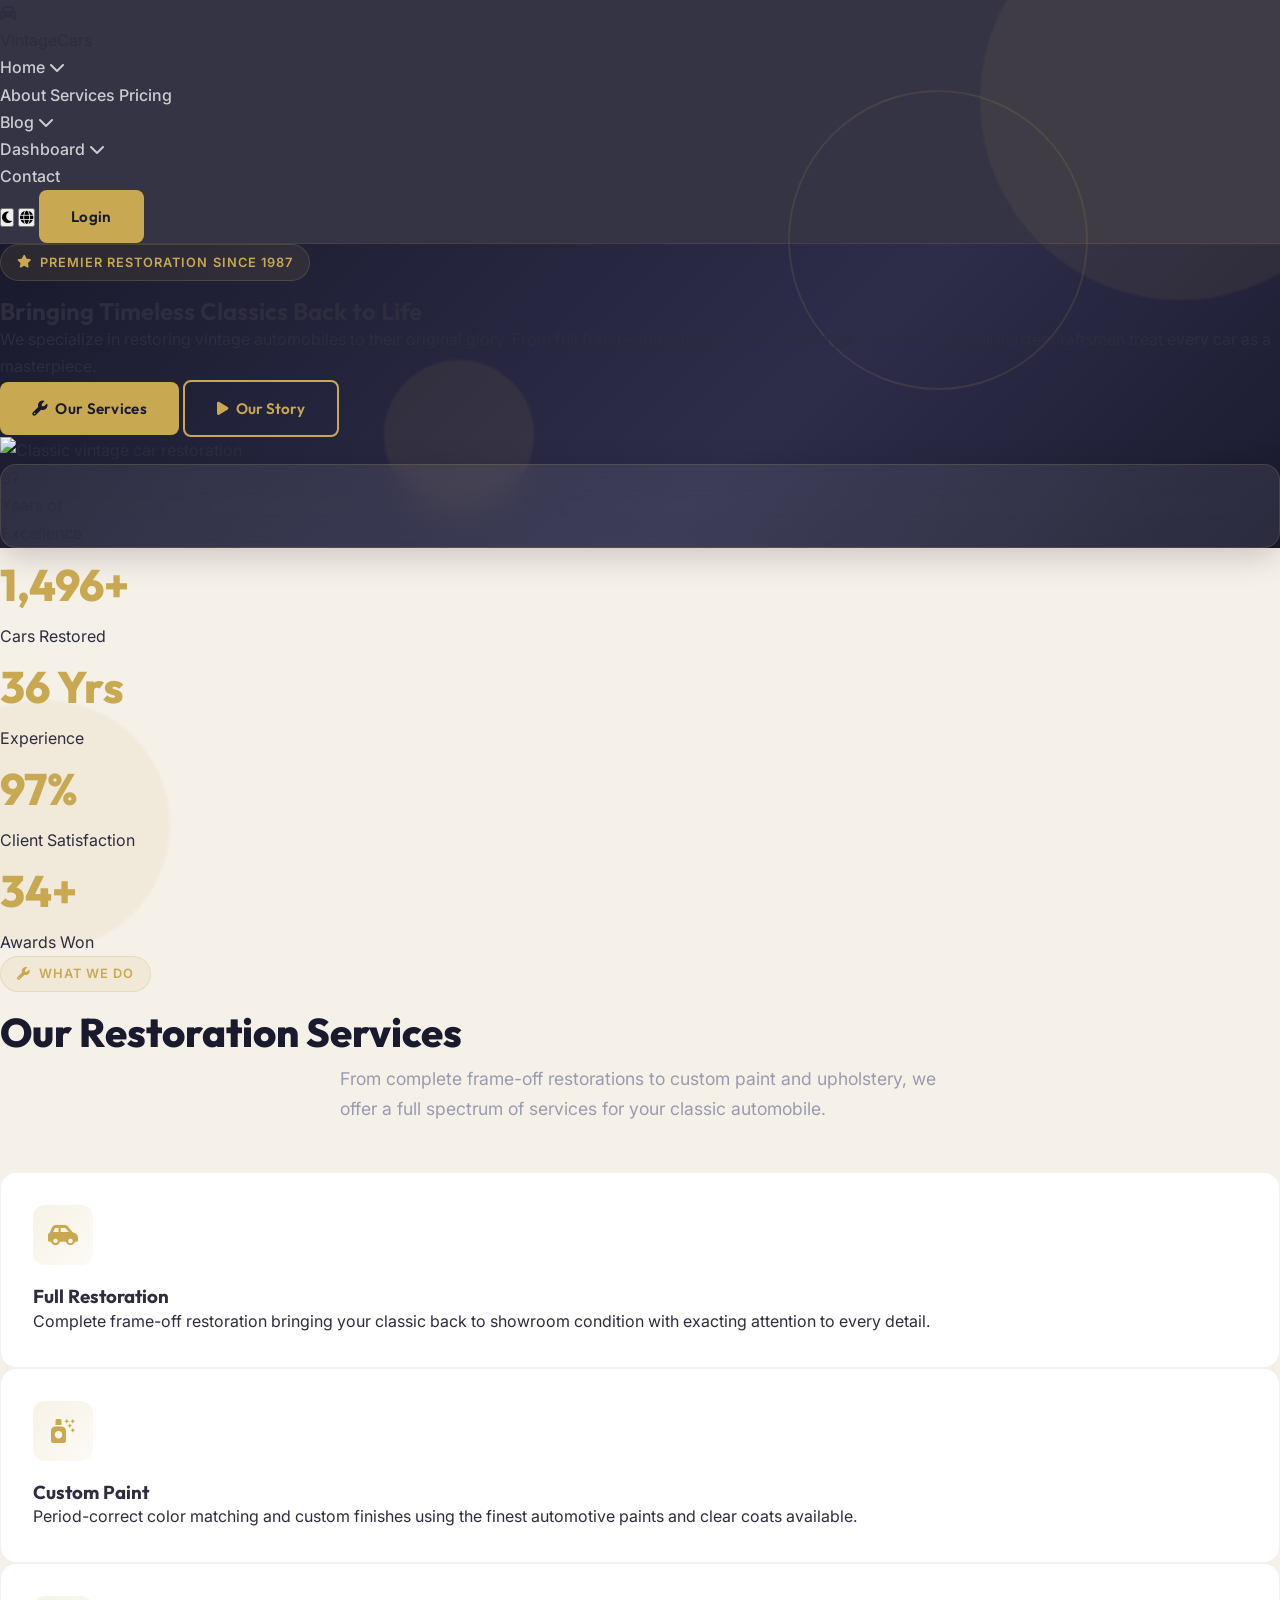
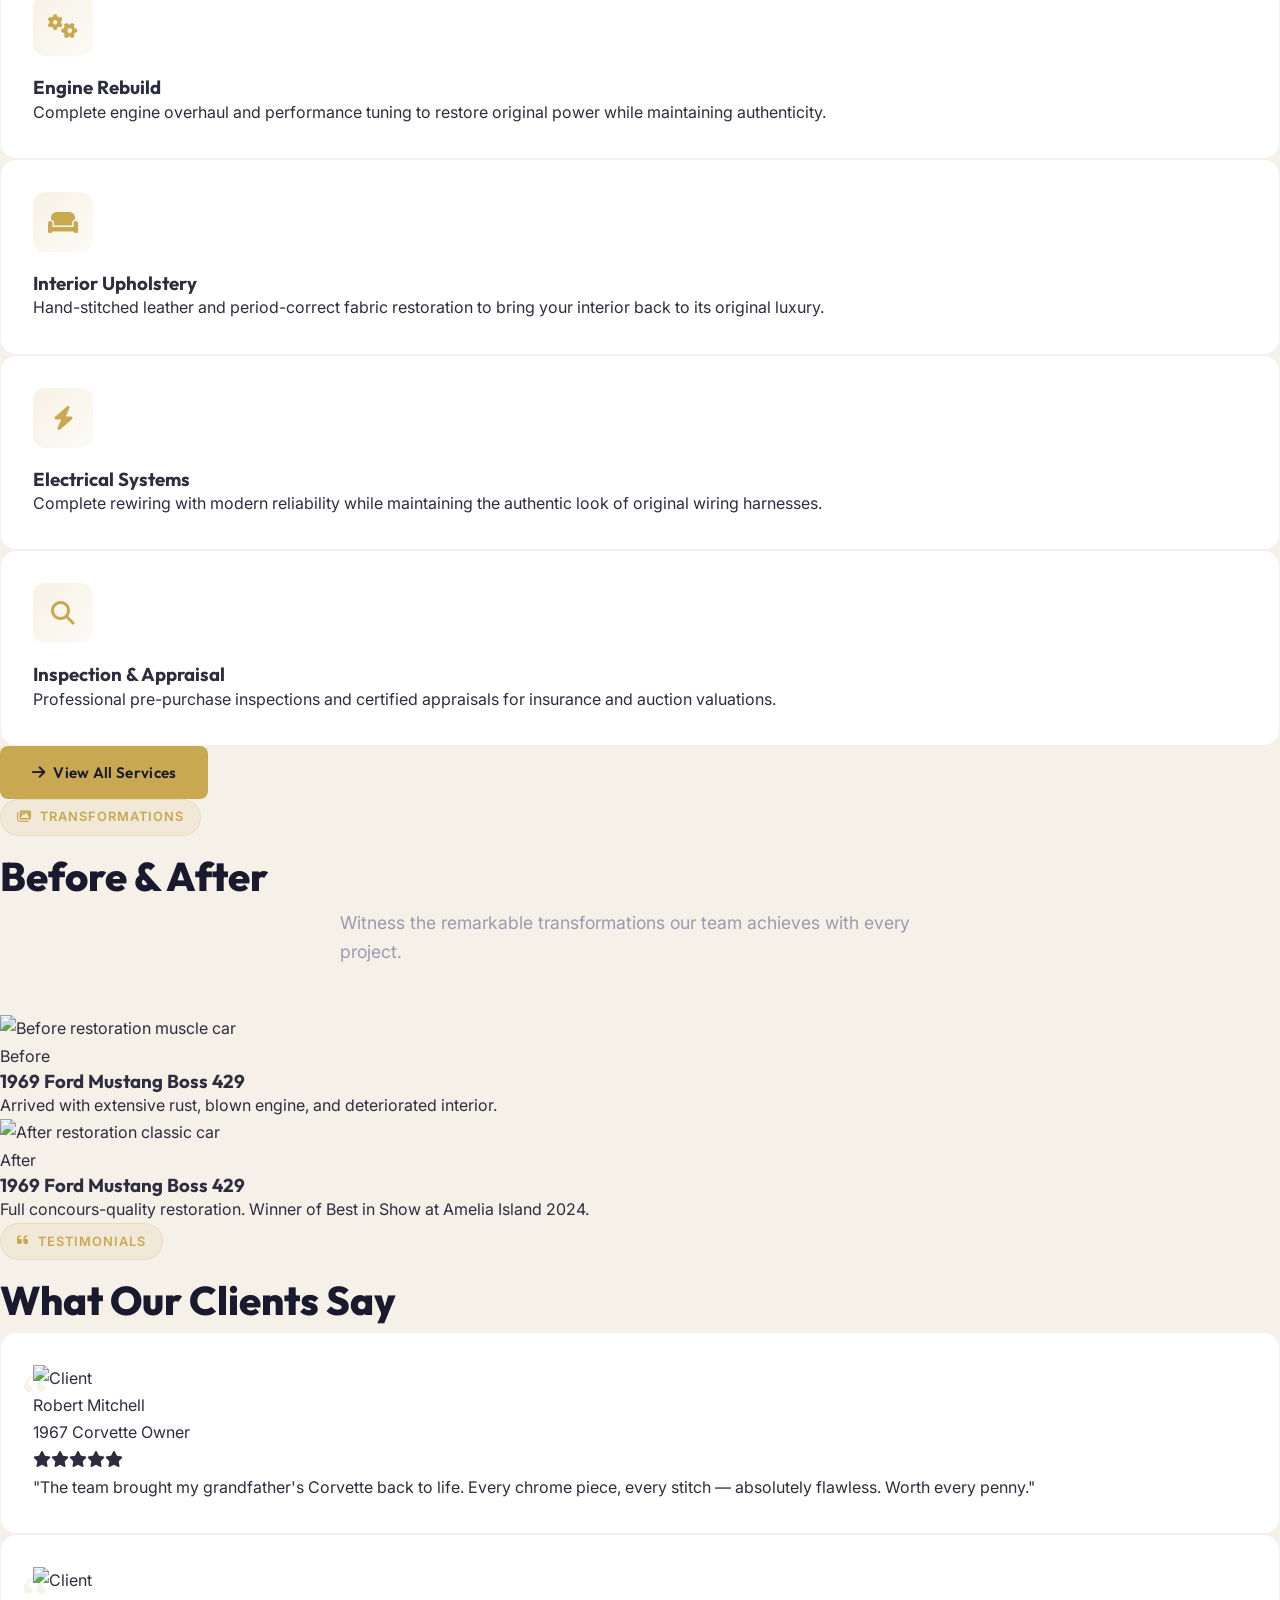
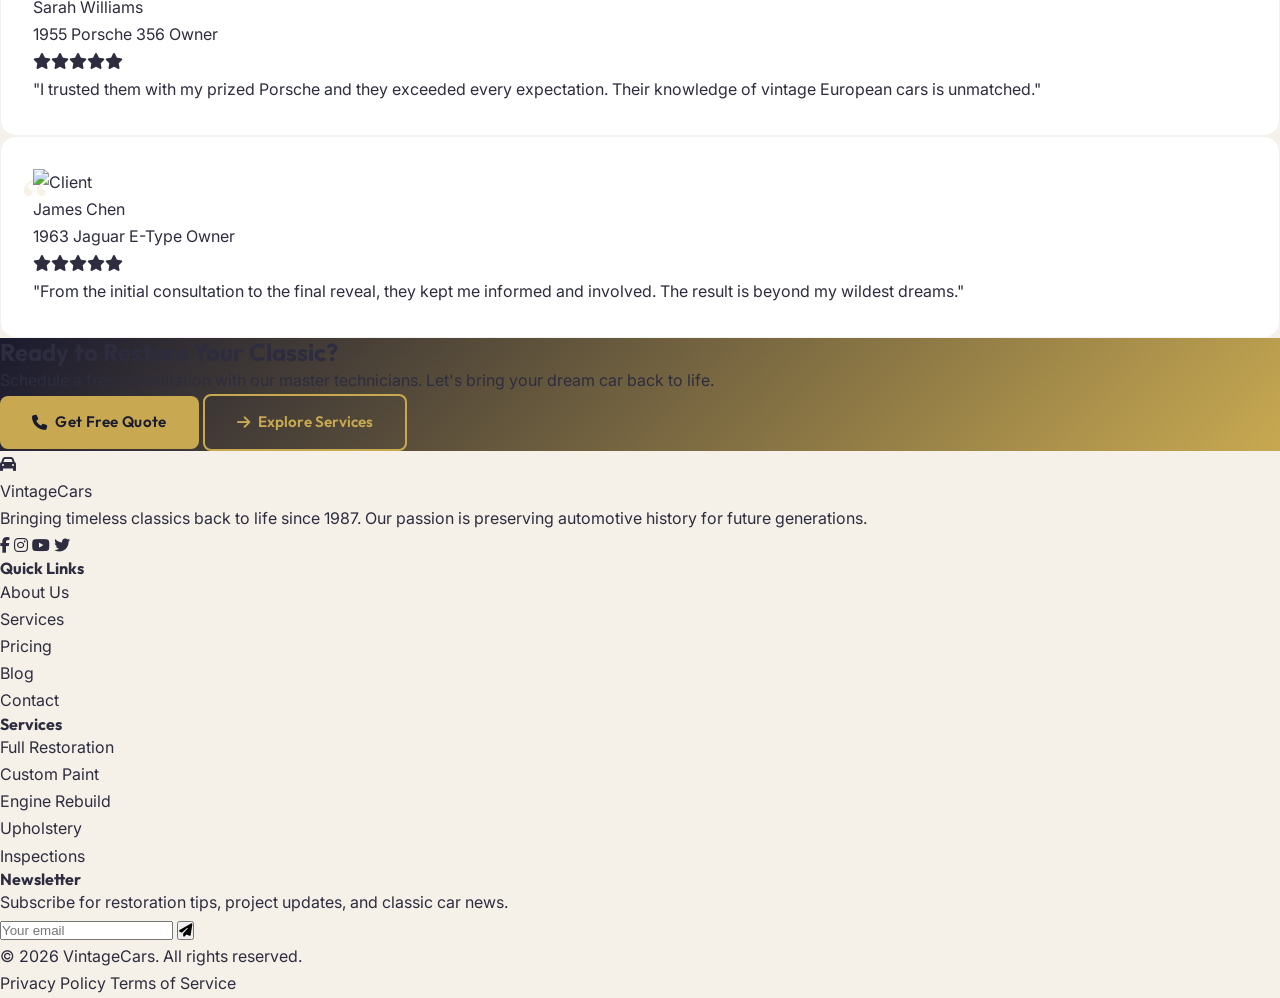
==== commit a2acdd95: "Initial commit" ====
--- a/index.html
+++ b/index.html
@@ -11,6 +11,7 @@
   <script src="https://cdn.tailwindcss.com"></script>
   <script src="tailwind-config.js"></script>
   <link rel="stylesheet" href="style.css">
+  <link rel="icon" href="data:image/svg+xml,%3Csvg xmlns='http://www.w3.org/2000/svg' viewBox='0 0 512 512'%3E%3Cpath fill='%23c8a951' d='M135.2 117.4L109.1 192H402.9l-26.1-74.6C372.3 104.6 360.2 96 346.6 96H165.4c-13.6 0-25.7 8.6-30.2 21.4zM39.6 196.8L74.8 96.3C88.3 57.8 124.6 32 165.4 32H346.6c40.8 0 77.1 25.8 90.6 64.3l35.2 100.5c23.2 9.6 39.6 32.5 39.6 59.2V400v48c0 17.7-14.3 32-32 32H448c-17.7 0-32-14.3-32-32V400H96v48c0 17.7-14.3 32-32 32H32c-17.7 0-32-14.3-32-32V400 256c0-26.7 16.4-49.6 39.6-59.2zM128 288a32 32 0 1 0 -64 0 32 32 0 1 0 64 0zm288 32a32 32 0 1 0 0-64 32 32 0 1 0 0 64z'/%3E%3C/svg%3E" type="image/svg+xml">
 </head>
 <body class="font-inter">
 
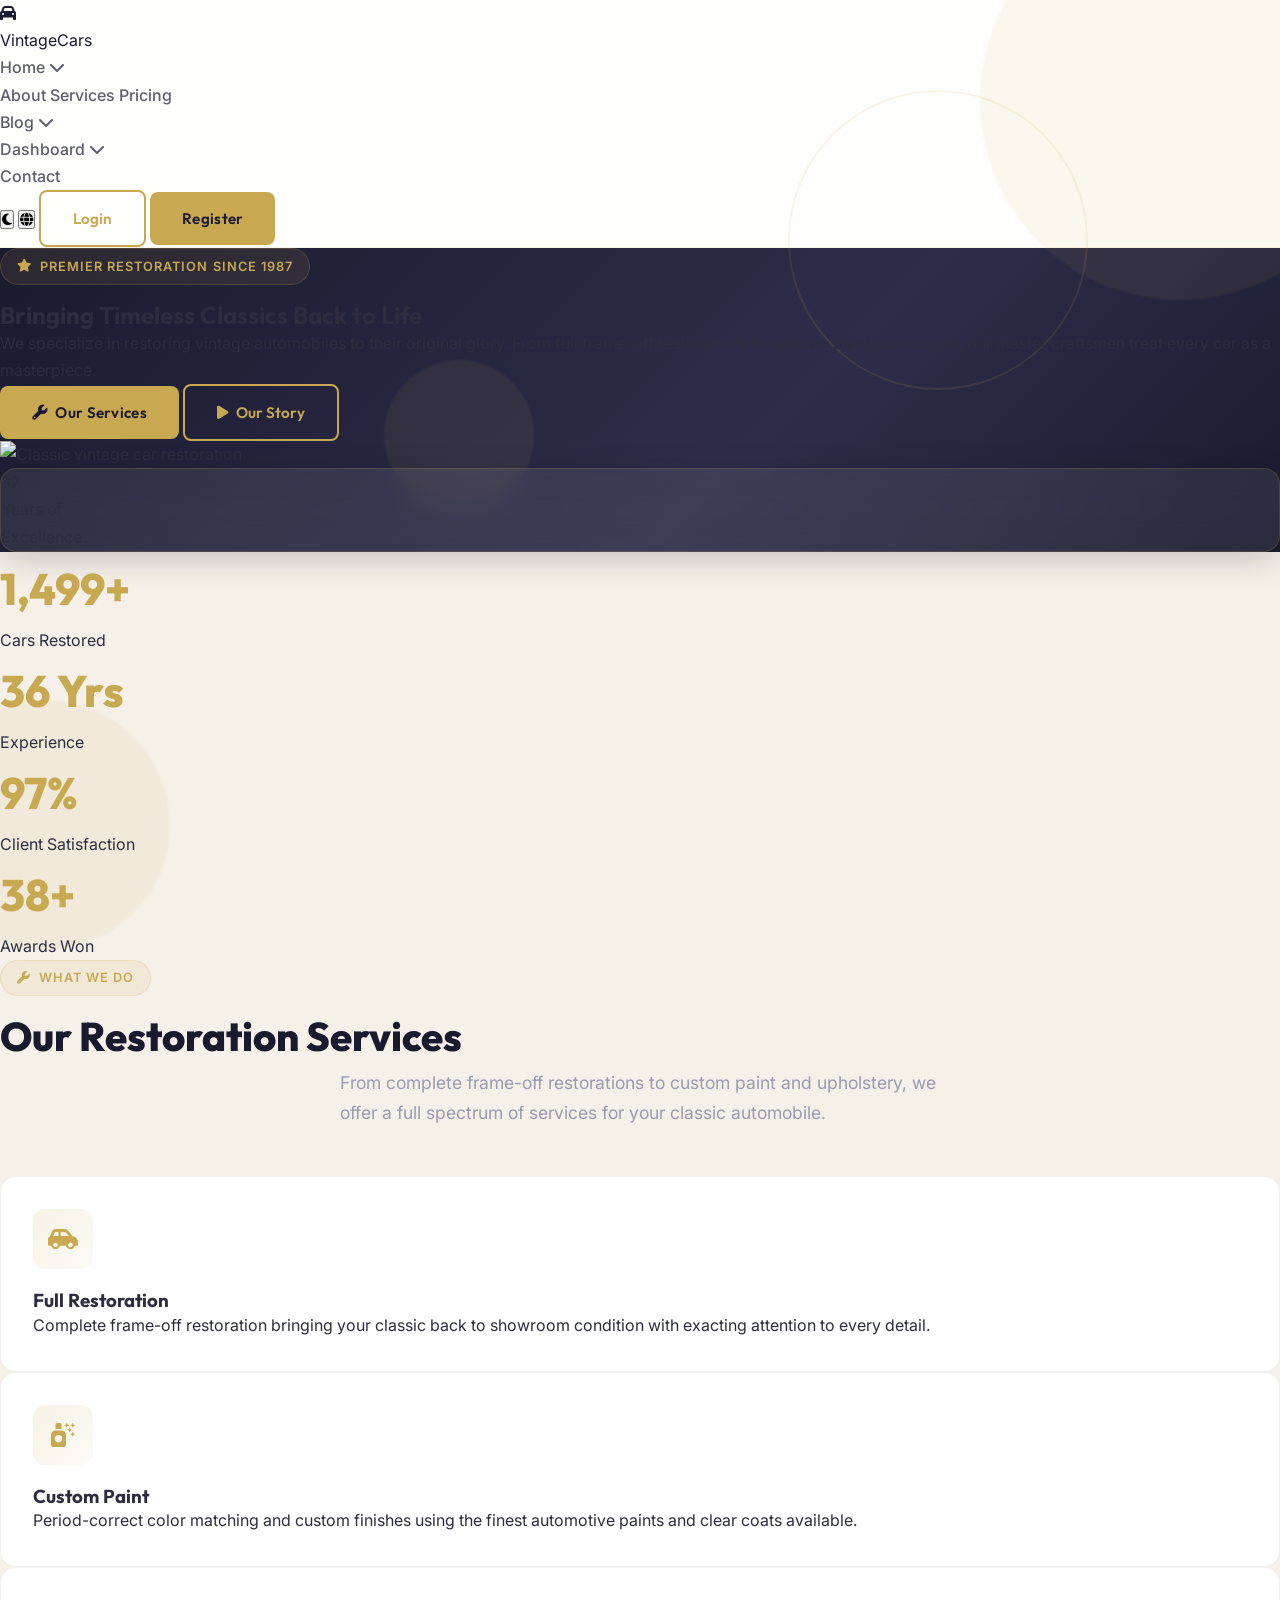
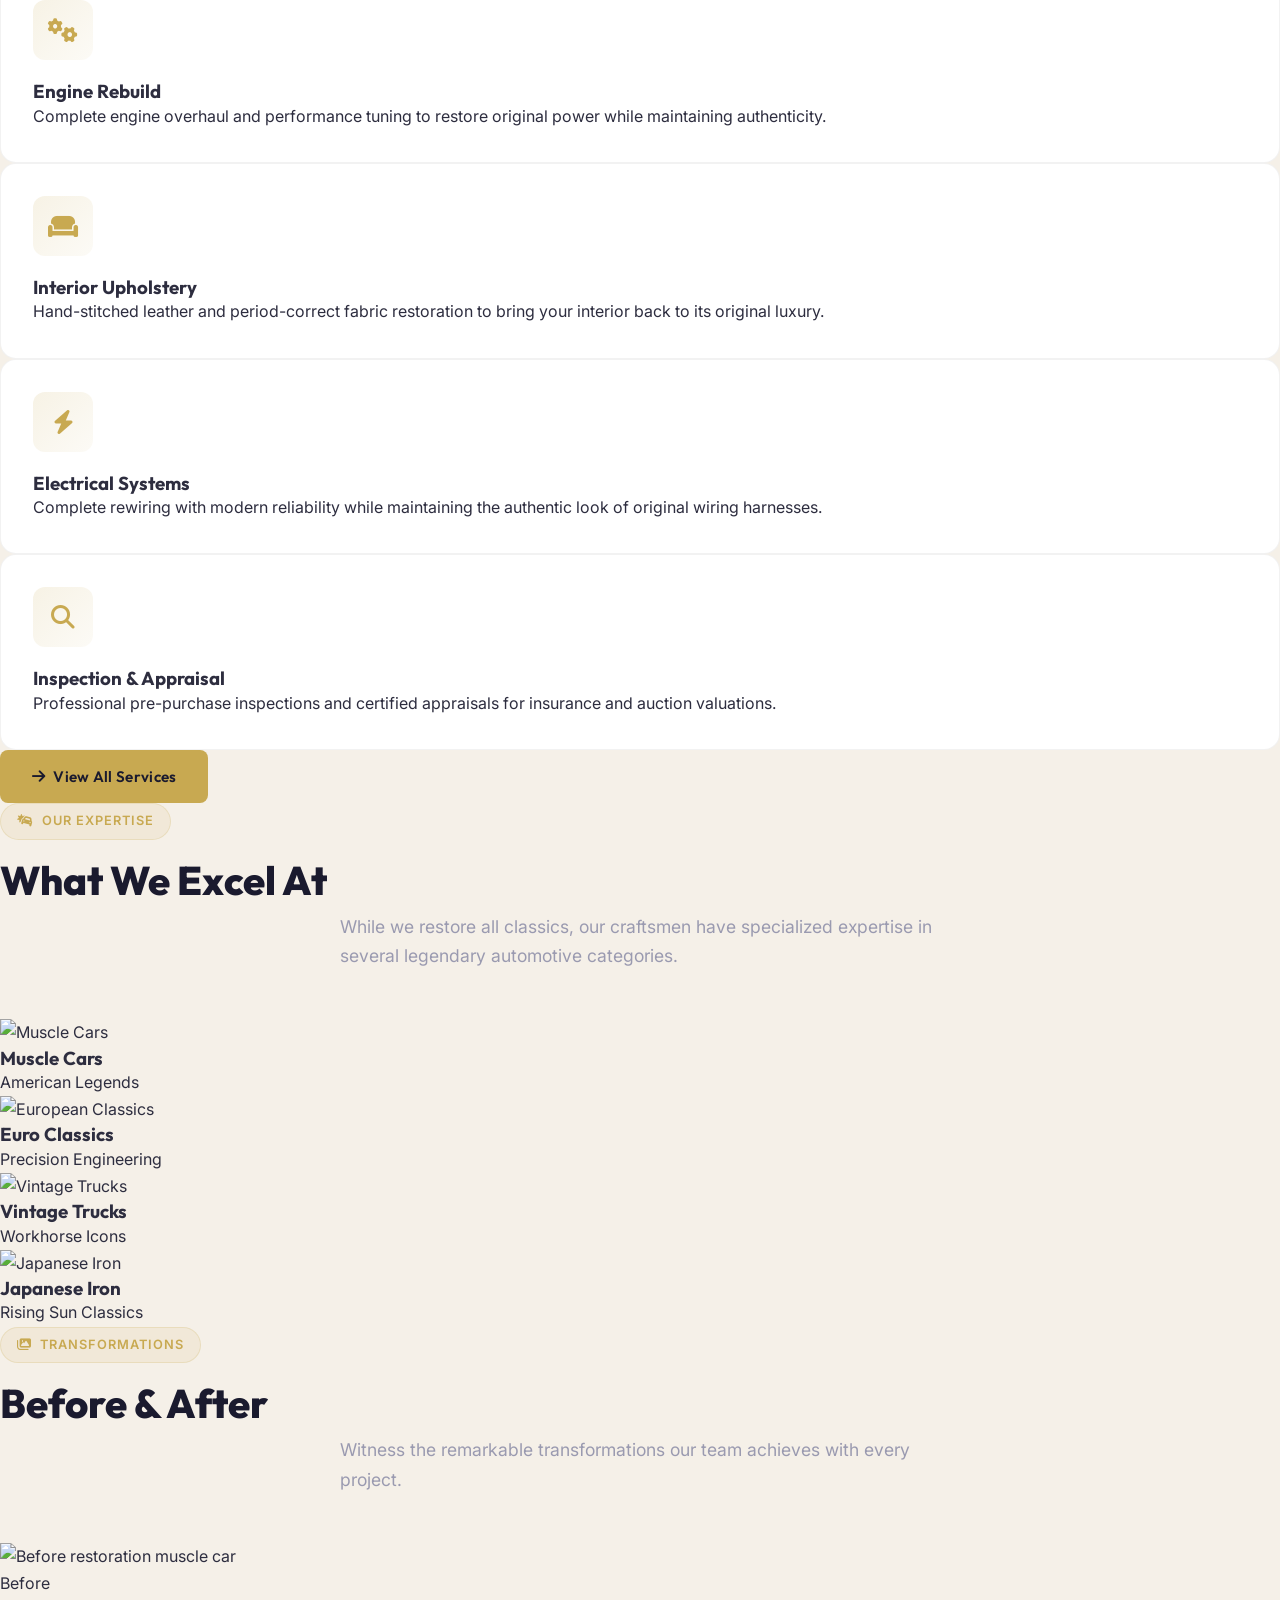
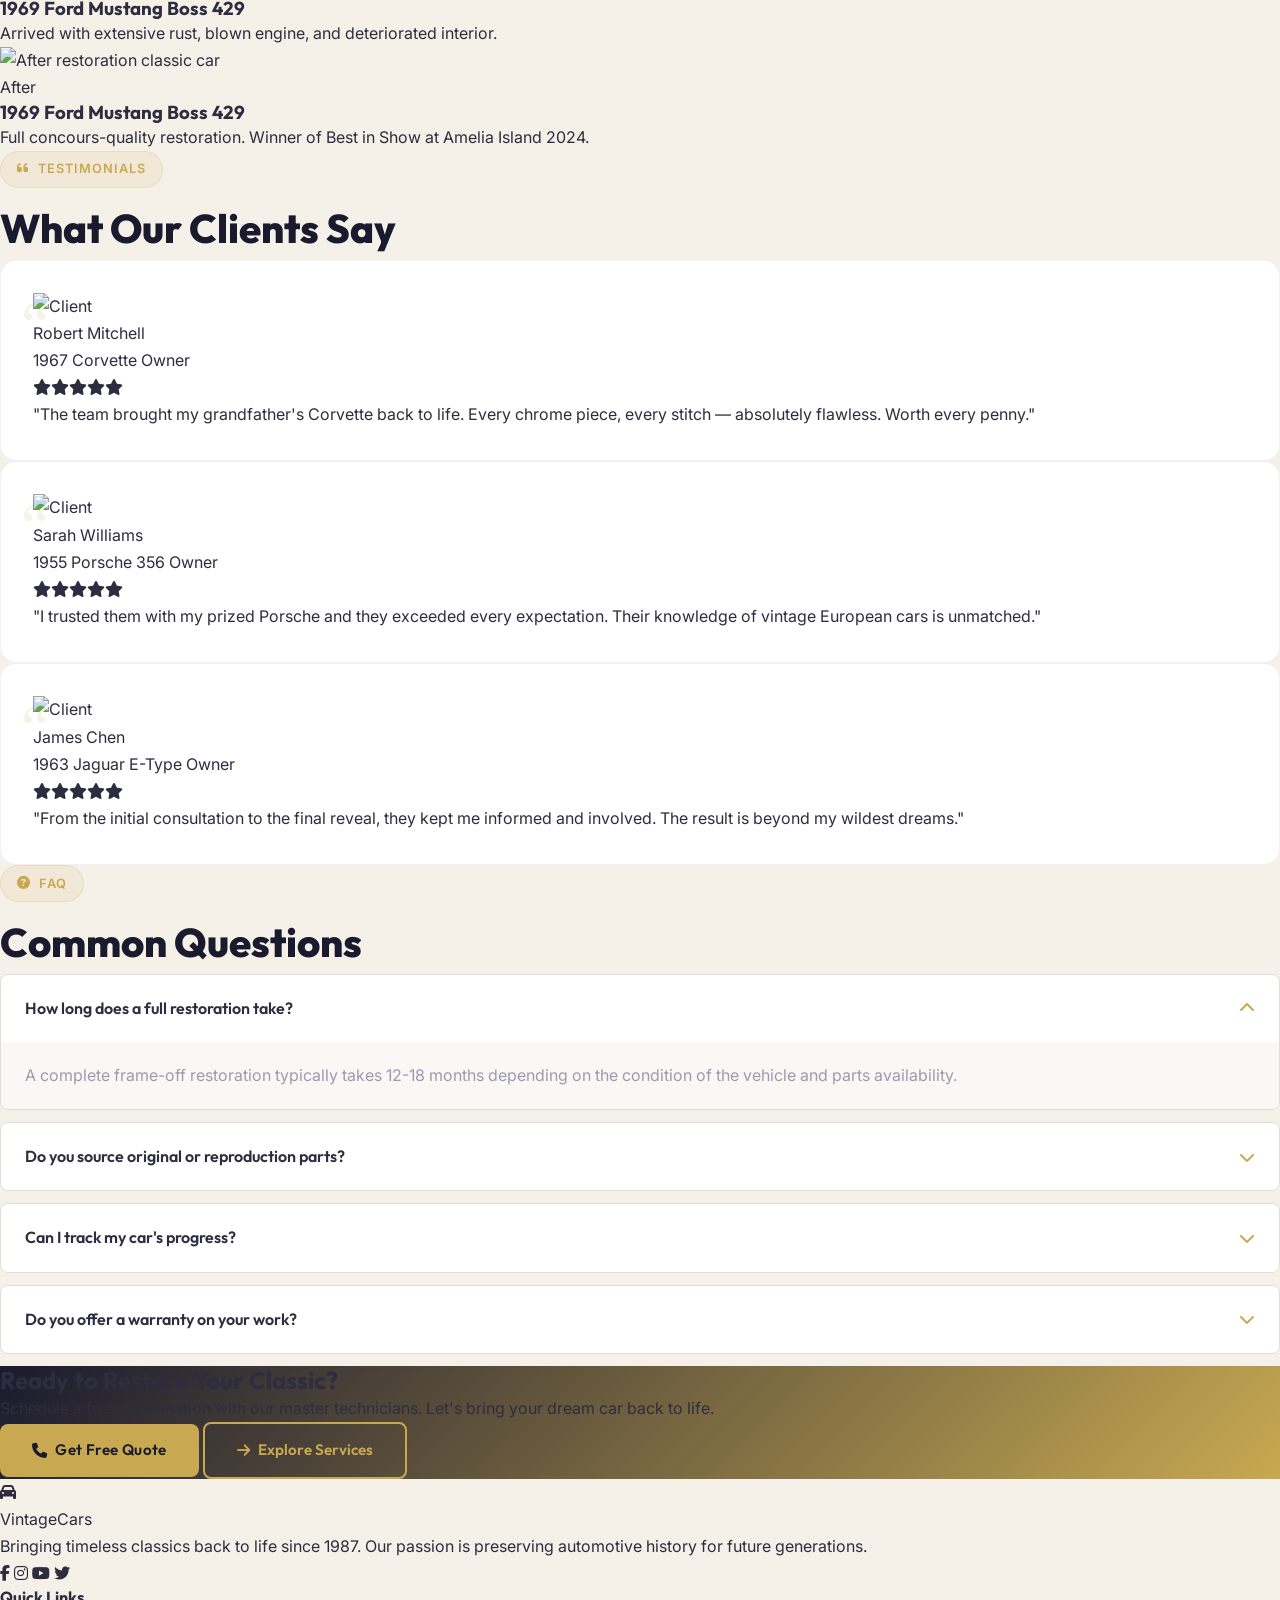
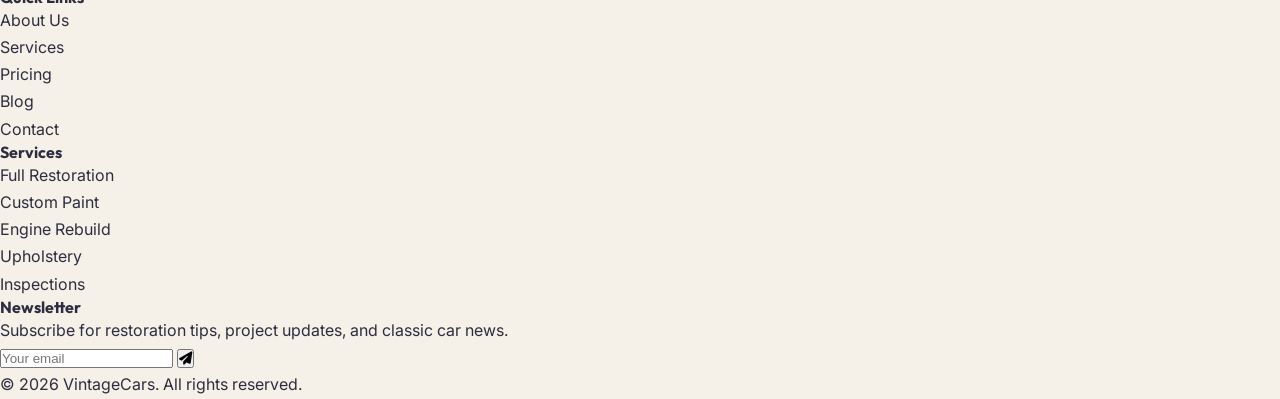
==== commit 0a91fbea: "y" ====
--- a/index.html
+++ b/index.html
@@ -23,10 +23,10 @@
         <div class="w-10 h-10 rounded-lg bg-accent flex items-center justify-center">
           <i class="fa-solid fa-car text-primary text-lg"></i>
         </div>
-        <span class="text-white font-outfit font-bold text-xl">Vintage<span class="text-accent">Cars</span></span>
+        <span class="font-outfit font-bold text-xl">Vintage<span class="text-accent">Cars</span></span>
       </a>
       <!-- Desktop Nav -->
-      <div class="hidden lg:flex items-center gap-8 desktop-nav">
+      <div class="hidden xl:flex items-center gap-8 desktop-nav">
         <div class="nav-dropdown"><a href="#" class="nav-link flex items-center gap-1">Home <i class="fa-solid fa-chevron-down text-xs"></i></a><div class="nav-dropdown-menu"><a href="index.html"><i class="fa-solid fa-home mr-2"></i>Homepage 1</a><a href="index2.html"><i class="fa-solid fa-layer-group mr-2"></i>Homepage 2</a></div></div>
         <a href="about.html" class="nav-link">About</a>
         <a href="services.html" class="nav-link">Services</a>
@@ -39,14 +39,15 @@
       <div class="flex items-center gap-3">
         <button id="dark-mode-toggle" class="w-9 h-9 rounded-full flex items-center justify-center text-white/70 hover:text-accent transition"><i class="fa-solid fa-moon"></i></button>
         <button id="rtl-toggle" class="w-9 h-9 rounded-full flex items-center justify-center text-white/70 hover:text-accent transition"><i class="fa-solid fa-globe"></i></button>
-        <a href="login.html" class="hidden sm:inline-flex btn-primary text-sm !py-2 !px-5">Login</a>
-        <div id="hamburger" class="hamburger lg:hidden">
+        <a href="login.html" class="hidden sm:inline-flex btn-outline text-sm !py-2 !px-5">Login</a>
+        <a href="register.html" class="hidden sm:inline-flex btn-primary text-sm !py-2 !px-5">Register</a>
+        <div id="hamburger" class="hamburger xl:hidden">
           <span></span><span></span><span></span>
         </div>
       </div>
     </div>
     <!-- Mobile Menu -->
-    <div id="mobile-menu" class="mobile-menu lg:hidden">
+    <div id="mobile-menu" class="mobile-menu xl:hidden">
       <a href="#" class="mobile-dropdown-toggle">Home <i class="fa-solid fa-chevron-down text-xs ml-1"></i></a>
       <div class="mobile-submenu"><a href="index.html">Homepage 1</a><a href="index2.html">Homepage 2</a></div>
       <a href="about.html">About</a>
@@ -57,9 +58,13 @@
       <a href="#" class="mobile-dropdown-toggle">Dashboard <i class="fa-solid fa-chevron-down text-xs ml-1"></i></a>
       <div class="mobile-submenu"><a href="user-dashboard.html">User Dashboard</a><a href="admin-dashboard.html">Admin Dashboard</a></div>
       <a href="contact.html">Contact</a>
-      <a href="login.html">Login</a>
-      <a href="register.html">Register</a>
-    </div>
+      
+      
+    
+      <div class="px-6 py-4 border-t border-white/10 sm:hidden mobile-auth-links">
+        <a href="login.html" class="block py-3 text-white/70 hover:text-accent transition">Login</a>
+        <a href="register.html" class="block btn-primary text-center !py-2.5">Register</a>
+      </div></div>
   </nav>
 
   <!-- ===== HERO SECTION ===== -->
@@ -170,6 +175,47 @@
     </div>
   </section>
 
+  <!-- ===== OUR SPECIALTIES ===== -->
+  <section class="py-20 bg-white border-t border-gray-100">
+    <div class="max-w-7xl mx-auto px-4 sm:px-6 lg:px-8">
+      <div class="text-center mb-14">
+        <div class="section-badge fade-in"><i class="fa-solid fa-car-burst"></i> Our Expertise</div>
+        <h2 class="section-title fade-in">What We <span class="text-accent">Excel At</span></h2>
+        <p class="section-subtitle fade-in delay-1">While we restore all classics, our craftsmen have specialized expertise in several legendary automotive categories.</p>
+      </div>
+      <div class="grid sm:grid-cols-2 lg:grid-cols-4 gap-6">
+        <div class="relative group rounded-2xl overflow-hidden h-64 hover-float fade-in">
+          <img src="https://images.unsplash.com/photo-1583121274602-3e2820c69888?w=400&h=600&fit=crop" alt="Muscle Cars" class="w-full h-full object-cover transition-transform duration-500 group-hover:scale-110">
+          <div class="absolute inset-0 bg-gradient-to-t from-primary/90 via-primary/40 to-transparent flex flex-col justify-end p-6">
+            <h3 class="text-white font-outfit font-bold text-xl mb-1">Muscle Cars</h3>
+            <p class="text-accent text-xs font-semibold uppercase tracking-wider">American Legends</p>
+          </div>
+        </div>
+        <div class="relative group rounded-2xl overflow-hidden h-64 hover-float fade-in delay-1">
+          <img src="https://images.unsplash.com/photo-1544636331-e26879cd4d9b?w=400&h=600&fit=crop" alt="European Classics" class="w-full h-full object-cover transition-transform duration-500 group-hover:scale-110">
+          <div class="absolute inset-0 bg-gradient-to-t from-primary/90 via-primary/40 to-transparent flex flex-col justify-end p-6">
+            <h3 class="text-white font-outfit font-bold text-xl mb-1">Euro Classics</h3>
+            <p class="text-accent text-xs font-semibold uppercase tracking-wider">Precision Engineering</p>
+          </div>
+        </div>
+        <div class="relative group rounded-2xl overflow-hidden h-64 hover-float fade-in delay-2">
+          <img src="https://images.unsplash.com/photo-1503376780353-7e6692767b70?w=400&h=600&fit=crop" alt="Vintage Trucks" class="w-full h-full object-cover transition-transform duration-500 group-hover:scale-110">
+          <div class="absolute inset-0 bg-gradient-to-t from-primary/90 via-primary/40 to-transparent flex flex-col justify-end p-6">
+            <h3 class="text-white font-outfit font-bold text-xl mb-1">Vintage Trucks</h3>
+            <p class="text-accent text-xs font-semibold uppercase tracking-wider">Workhorse Icons</p>
+          </div>
+        </div>
+        <div class="relative group rounded-2xl overflow-hidden h-64 hover-float fade-in delay-3">
+          <img src="https://images.unsplash.com/photo-1619405399517-d7fce0f13302?w=400&h=600&fit=crop" alt="Japanese Iron" class="w-full h-full object-cover transition-transform duration-500 group-hover:scale-110">
+          <div class="absolute inset-0 bg-gradient-to-t from-primary/90 via-primary/40 to-transparent flex flex-col justify-end p-6">
+            <h3 class="text-white font-outfit font-bold text-xl mb-1">Japanese Iron</h3>
+            <p class="text-accent text-xs font-semibold uppercase tracking-wider">Rising Sun Classics</p>
+          </div>
+        </div>
+      </div>
+    </div>
+  </section>
+
   <!-- ===== BEFORE / AFTER ===== -->
   <section class="py-20 bg-white">
     <div class="max-w-7xl mx-auto px-4 sm:px-6 lg:px-8">
@@ -234,6 +280,34 @@
           </div>
           <div class="flex text-accent text-sm mb-3"><i class="fa-solid fa-star"></i><i class="fa-solid fa-star"></i><i class="fa-solid fa-star"></i><i class="fa-solid fa-star"></i><i class="fa-solid fa-star"></i></div>
           <p class="text-txtlight text-sm">"From the initial consultation to the final reveal, they kept me informed and involved. The result is beyond my wildest dreams."</p>
+        </div>
+      </div>
+    </div>
+  </section>
+
+  <!-- ===== FAQ SECTION ===== -->
+  <section class="py-20 bg-white border-t border-gray-100">
+    <div class="max-w-3xl mx-auto px-4 sm:px-6 lg:px-8">
+      <div class="text-center mb-14">
+        <div class="section-badge fade-in"><i class="fa-solid fa-circle-question"></i> FAQ</div>
+        <h2 class="section-title fade-in">Common <span class="text-accent">Questions</span></h2>
+      </div>
+      <div class="accordion-group fade-in">
+        <div class="accordion-item active">
+          <div class="accordion-header">How long does a full restoration take? <i class="fa-solid fa-chevron-down"></i></div>
+          <div class="accordion-body"><div class="accordion-body-inner">A complete frame-off restoration typically takes 12-18 months depending on the condition of the vehicle and parts availability.</div></div>
+        </div>
+        <div class="accordion-item">
+          <div class="accordion-header">Do you source original or reproduction parts? <i class="fa-solid fa-chevron-down"></i></div>
+          <div class="accordion-body"><div class="accordion-body-inner">We prioritize original NOS (New Old Stock) parts whenever possible. If unavailable, we use the highest quality certified reproduction components.</div></div>
+        </div>
+        <div class="accordion-item">
+          <div class="accordion-header">Can I track my car's progress? <i class="fa-solid fa-chevron-down"></i></div>
+          <div class="accordion-body"><div class="accordion-body-inner">Yes, our client portal allows you to see weekly photo updates and milestones throughout the entire restoration process.</div></div>
+        </div>
+        <div class="accordion-item">
+          <div class="accordion-header">Do you offer a warranty on your work? <i class="fa-solid fa-chevron-down"></i></div>
+          <div class="accordion-body"><div class="accordion-body-inner">Absolutely. We offer a 2-year mechanical warranty and a lifetime warranty on our structural restoration work.</div></div>
         </div>
       </div>
     </div>
@@ -255,12 +329,12 @@
   <!-- ===== FOOTER ===== -->
   <footer class="bg-primary pt-16 pb-8">
     <div class="max-w-7xl mx-auto px-4 sm:px-6 lg:px-8">
-      <div class="grid sm:grid-cols-2 lg:grid-cols-4 gap-10 mb-12">
+      <div class="grid sm:grid-cols-2 lg:grid-cols-2 xl:grid-cols-4 gap-10 mb-12">
         <!-- Brand -->
         <div>
           <a href="index.html" class="flex items-center gap-3 mb-4">
             <div class="w-10 h-10 rounded-lg bg-accent flex items-center justify-center"><i class="fa-solid fa-car text-primary text-lg"></i></div>
-            <span class="text-white font-outfit font-bold text-xl">Vintage<span class="text-accent">Cars</span></span>
+            <span class="font-outfit font-bold text-xl">Vintage<span class="text-accent">Cars</span></span>
           </a>
           <p class="text-white/50 text-sm leading-relaxed mb-4">Bringing timeless classics back to life since 1987. Our passion is preserving automotive history for future generations.</p>
           <div class="flex gap-3">
@@ -296,18 +370,14 @@
         <div>
           <h4 class="text-white font-outfit font-bold text-lg mb-4">Newsletter</h4>
           <p class="text-white/50 text-sm mb-4">Subscribe for restoration tips, project updates, and classic car news.</p>
-          <form class="newsletter-form flex">
+          <form class="newsletter-form flex w-full max-w-full">
             <input type="email" placeholder="Your email" required class="flex-1 px-4 py-2.5 rounded-l-lg bg-white/10 border border-white/10 text-white text-sm placeholder:text-white/30 focus:outline-none focus:border-accent">
             <button type="submit" class="px-4 py-2.5 bg-accent text-primary rounded-r-lg font-semibold text-sm hover:bg-accent-light transition"><i class="fa-solid fa-paper-plane"></i></button>
           </form>
         </div>
       </div>
-      <div class="border-t border-white/10 pt-6 flex flex-col sm:flex-row justify-between items-center gap-4">
+      <div class="border-t border-white/10 pt-6 text-center">
         <p class="text-white/40 text-sm">&copy; 2026 VintageCars. All rights reserved.</p>
-        <div class="flex gap-6">
-          <a href="#" class="text-white/40 hover:text-accent transition text-sm">Privacy Policy</a>
-          <a href="#" class="text-white/40 hover:text-accent transition text-sm">Terms of Service</a>
-        </div>
       </div>
     </div>
   </footer>
--- a/style.css
+++ b/style.css
@@ -27,6 +27,9 @@
   --transition: 0.35s cubic-bezier(0.4, 0, 0.2, 1);
   --font-heading: 'Outfit', sans-serif;
   --font-body: 'Inter', sans-serif;
+  --nav-bg: rgba(255, 255, 255, 0.9);
+  --nav-text: var(--primary);
+  --nav-text-soft: rgba(26, 26, 46, 0.7);
 }
 
 /* ===== DARK MODE ===== */
@@ -37,6 +40,9 @@
   --text-dark: #e8e0d0;
   --text-light: #8a8aa0;
   --glass-bg: rgba(15, 15, 26, 0.85);
+  --nav-bg: rgba(26, 26, 46, 0.95);
+  --nav-text: #ffffff;
+  --nav-text-soft: rgba(255, 255, 255, 0.7);
 }
 [data-theme="dark"] body { background: #0f0f1a; color: #e8e0d0; }
 [data-theme="dark"] .bg-secondary, [data-theme="dark"] .bg-white { background: var(--secondary) !important; }
@@ -53,6 +59,24 @@
 [data-theme="dark"] .dashboard-sidebar { background: #0f0f1a !important; }
 [data-theme="dark"] .stat-card { background: #1a1a35 !important; }
 
+/* Dark mode specific visibility fixes for nav/dashboard toggles */
+[data-theme="dark"] #dark-mode-toggle, 
+[data-theme="dark"] #rtl-toggle,
+[data-theme="dark"] #sidebar-toggle,
+[data-theme="dark"] #sidebar-toggle i,
+[data-theme="dark"] .hamburger span {
+  color: #fff !important;
+  background-color: rgba(255, 255, 255, 0.1) !important;
+}
+[data-theme="dark"] #sidebar-toggle i,
+[data-theme="dark"] #dark-mode-toggle i,
+[data-theme="dark"] #rtl-toggle i {
+  color: #fff !important;
+}
+[data-theme="dark"] .hamburger span {
+  background: #fff !important;
+}
+
 /* ===== RTL ===== */
 [dir="rtl"] { direction: rtl; text-align: right; }
 [dir="rtl"] .rtl-flip { transform: scaleX(-1); }
@@ -63,13 +87,14 @@
 
 /* ===== BASE ===== */
 *, *::before, *::after { box-sizing: border-box; margin: 0; padding: 0; }
-html { scroll-behavior: smooth; scroll-padding-top: 80px; }
+html { scroll-behavior: smooth; scroll-padding-top: 80px; overflow-x: hidden; width: 100%; }
 body {
   font-family: var(--font-body);
   background: var(--secondary);
   color: var(--text-dark);
   line-height: 1.7;
   overflow-x: hidden;
+  width: 100%;
 }
 h1, h2, h3, h4, h5, h6 { font-family: var(--font-heading); font-weight: 700; line-height: 1.2; }
 a { text-decoration: none; color: inherit; transition: var(--transition); }
@@ -91,17 +116,20 @@
   box-shadow: var(--glass-shadow);
 }
 .glass-nav {
-  background: rgba(26, 26, 46, 0.88);
+  background: var(--nav-bg);
   backdrop-filter: blur(20px);
   -webkit-backdrop-filter: blur(20px);
   border-bottom: 1px solid rgba(200, 169, 81, 0.1);
   transition: var(--transition);
+  color: var(--nav-text);
 }
 .glass-nav.scrolled {
   padding-top: 0.5rem !important;
   padding-bottom: 0.5rem !important;
+  box-shadow: 0 4px 30px rgba(0, 0, 0, 0.15);
+}
+[data-theme="dark"] .glass-nav.scrolled {
   box-shadow: 0 4px 30px rgba(0, 0, 0, 0.3);
-  background: rgba(26, 26, 46, 0.95);
 }
 
 /* ===== ANIMATIONS ===== */
@@ -187,7 +215,7 @@
 .toast-info { background: linear-gradient(135deg, #3498db, #2980b9); }
 
 /* ===== NAVBAR ===== */
-.nav-link { position: relative; color: rgba(255,255,255,0.75); font-weight: 500; padding: 0.5rem 0; transition: var(--transition); }
+.nav-link { position: relative; color: var(--nav-text-soft); font-weight: 500; padding: 0.5rem 0; transition: var(--transition); }
 .nav-link:hover, .nav-link.active { color: var(--accent); }
 .nav-link::after {
   content: ''; position: absolute; bottom: 0; left: 0; width: 0; height: 2px;
@@ -199,14 +227,14 @@
 .nav-dropdown { position: relative; }
 .nav-dropdown-menu {
   position: absolute; top: 100%; left: 0; min-width: 220px;
-  background: var(--primary); border: 1px solid rgba(200,169,81,0.15);
+  background: var(--nav-bg); border: 1px solid rgba(200,169,81,0.15);
   border-radius: var(--radius-sm); padding: 0.5rem 0; opacity: 0;
   visibility: hidden; transform: translateY(10px);
-  transition: var(--transition); z-index: 100; box-shadow: 0 12px 40px rgba(0,0,0,0.3);
+  transition: var(--transition); z-index: 100; box-shadow: 0 12px 40px rgba(0,0,0,0.15);
 }
 .nav-dropdown:hover .nav-dropdown-menu { opacity: 1; visibility: visible; transform: translateY(0); }
 .nav-dropdown-menu a {
-  display: block; padding: 0.6rem 1.25rem; color: rgba(255,255,255,0.7);
+  display: block; padding: 0.6rem 1.25rem; color: var(--nav-text-soft);
   font-size: 0.9rem; transition: var(--transition);
 }
 .nav-dropdown-menu a:hover { color: var(--accent); background: rgba(200,169,81,0.08); padding-left: 1.5rem; }
@@ -215,7 +243,7 @@
 .mobile-menu { display: none; }
 .mobile-menu.active { display: block; }
 .hamburger { display: none; flex-direction: column; gap: 5px; cursor: pointer; padding: 5px; }
-.hamburger span { width: 24px; height: 2px; background: #fff; transition: var(--transition); border-radius: 2px; }
+.hamburger span { width: 24px; height: 2px; background: var(--nav-text); transition: var(--transition); border-radius: 2px; }
 .hamburger.active span:nth-child(1) { transform: rotate(45deg) translate(5px, 5px); }
 .hamburger.active span:nth-child(2) { opacity: 0; }
 .hamburger.active span:nth-child(3) { transform: rotate(-45deg) translate(5px, -5px); }
@@ -288,18 +316,30 @@
 /* ===== DASHBOARD ===== */
 .dashboard-sidebar {
   width: 260px; min-height: 100vh; background: var(--primary);
-  padding: 1.5rem 0; position: fixed; left: 0; top: 0; z-index: 50;
+  padding: 1.5rem 0; position: fixed; left: 0; top: 0; z-index: 500;
   transition: var(--transition); overflow-y: auto;
 }
+[dir="rtl"] .dashboard-sidebar { left: auto; right: 0; }
+
 .dashboard-sidebar .sidebar-link {
   display: flex; align-items: center; gap: 0.75rem; padding: 0.85rem 1.5rem;
   color: rgba(255,255,255,0.6); font-size: 0.9rem; transition: var(--transition);
+  border-right: 3px solid transparent; border-left: 3px solid transparent;
 }
 .dashboard-sidebar .sidebar-link:hover, .dashboard-sidebar .sidebar-link.active {
   color: var(--accent); background: rgba(200,169,81,0.08);
   border-right: 3px solid var(--accent);
 }
-.dashboard-main { margin-left: 260px; padding: 2rem; min-height: 100vh; background: var(--secondary); }
+[dir="rtl"] .dashboard-sidebar .sidebar-link:hover, [dir="rtl"] .dashboard-sidebar .sidebar-link.active {
+  border-right: none; border-left: 3px solid var(--accent);
+}
+.dashboard-main { 
+  margin-left: 260px; transition: var(--transition);
+  padding: 2rem; min-height: 100vh; background: var(--secondary); 
+  width: 100%; max-width: 100vw;
+}
+canvas { max-width: 100% !important; }
+[dir="rtl"] .dashboard-main { margin-left: 0; margin-right: 260px; }
 .stat-card {
   background: #fff; border-radius: var(--radius); padding: 1.5rem;
   border: 1px solid rgba(0,0,0,0.05); transition: var(--transition);
@@ -308,13 +348,21 @@
 /* ===== PAGE HEADER ===== */
 .page-header {
   background: linear-gradient(135deg, var(--primary) 0%, var(--primary-light) 100%);
-  padding: 6rem 0 4rem; position: relative; overflow: hidden;
+  padding: 8rem 0 6rem; position: relative; overflow: hidden;
+  text-align: center;
 }
 .page-header::before {
   content: ''; position: absolute; top: 0; right: 0;
   width: 400px; height: 400px; border-radius: 50%;
   background: rgba(200,169,81,0.06); transform: translate(100px, -100px);
 }
+.page-header h1 {
+  margin-left: auto;
+  margin-right: auto;
+}
+.page-header .breadcrumb {
+  justify-content: center;
+}
 .page-header .breadcrumb a { color: rgba(255,255,255,0.6); }
 .page-header .breadcrumb a:hover { color: var(--accent); }
 
@@ -336,20 +384,53 @@
 }
 .auth-bg::before {
   content: ''; position: absolute; inset: 0;
-  background: rgba(15, 15, 26, 0.6); backdrop-filter: blur(4px);
-}
+  background: rgba(15, 15, 26, 0.4); backdrop-filter: blur(4px);
+  transition: var(--transition);
+}
+[data-theme="dark"] .auth-bg::before { background: rgba(15, 15, 26, 0.7); }
+
 .auth-card {
-  background: rgba(26, 26, 46, 0.75); backdrop-filter: blur(24px);
-  border: 1px solid rgba(200,169,81,0.15); border-radius: var(--radius-lg);
+  background: rgba(255, 255, 255, 0.95); backdrop-filter: blur(24px);
+  border: 1px solid rgba(0, 0, 0, 0.1); border-radius: var(--radius-lg);
   padding: 3rem; width: 100%; max-width: 440px; position: relative; z-index: 1;
-}
+  transition: var(--transition); box-shadow: 0 20px 50px rgba(0,0,0,0.1);
+}
+.auth-card h1, .auth-card h2, .auth-card h3 { color: var(--primary); transition: var(--transition); }
+.auth-card p, .auth-card span { color: var(--text-dark); opacity: 0.8; transition: var(--transition); }
+.auth-card .auth-divider { border-color: rgba(0,0,0,0.08) !important; background: transparent !important; }
+.auth-card .auth-line { background: rgba(0,0,0,0.1); }
+.auth-card .auth-logo-text { color: var(--primary); }
+
 .auth-card input {
   width: 100%; padding: 0.85rem 1rem; border-radius: var(--radius-sm);
+  border: 1px solid rgba(0, 0, 0, 0.15); background: #fff;
+  color: var(--primary); font-family: var(--font-body); transition: var(--transition);
+}
+.auth-card input:focus { outline: none; border-color: var(--accent); box-shadow: 0 0 0 3px rgba(200,169,81,0.15); }
+.auth-card label { color: var(--primary); opacity: 0.8; font-size: 0.85rem; font-weight: 600; margin-bottom: 0.4rem; display: block; }
+.auth-card .social-btn {
+  border-color: rgba(0,0,0,0.1); color: var(--primary); opacity: 0.7;
+}
+
+/* Dark Mode override for Auth Card */
+[data-theme="dark"] .auth-card {
+  background: rgba(26, 26, 46, 0.82);
+  border-color: rgba(200, 169, 81, 0.15);
+  box-shadow: 0 20px 50px rgba(0,0,0,0.4);
+}
+[data-theme="dark"] .auth-card h1, [data-theme="dark"] .auth-card h2, [data-theme="dark"] .auth-card h3 { color: #fff; }
+[data-theme="dark"] .auth-card p, [data-theme="dark"] .auth-card span { color: rgba(255,255,255,0.7); opacity: 1; }
+[data-theme="dark"] .auth-card .auth-logo-text { color: #fff; }
+[data-theme="dark"] .auth-card .auth-divider { border-color: rgba(255,255,255,0.1) !important; background: transparent !important; }
+[data-theme="dark"] .auth-card .auth-line { background: rgba(255,255,255,0.1); }
+[data-theme="dark"] .auth-card label { color: rgba(255,255,255,0.7); }
+[data-theme="dark"] .auth-card input {
   border: 1px solid rgba(255,255,255,0.12); background: rgba(255,255,255,0.06);
-  color: #fff; font-family: var(--font-body); transition: var(--transition);
-}
-.auth-card input:focus { outline: none; border-color: var(--accent); box-shadow: 0 0 0 3px rgba(200,169,81,0.15); }
-.auth-card label { color: rgba(255,255,255,0.7); font-size: 0.85rem; font-weight: 500; margin-bottom: 0.4rem; display: block; }
+  color: #fff;
+}
+[data-theme="dark"] .auth-card .social-btn {
+  border-color: rgba(255,255,255,0.1); color: rgba(255,255,255,0.7);
+}
 
 /* ===== BLOG ===== */
 .blog-card { background: #fff; border-radius: var(--radius); overflow: hidden; border: 1px solid rgba(0,0,0,0.05); transition: var(--transition); }
@@ -376,10 +457,11 @@
 /* ===== RESPONSIVE ===== */
 @media (max-width: 1024px) {
   .dashboard-sidebar { transform: translateX(-100%); }
-  .dashboard-sidebar.open { transform: translateX(0); }
-  .dashboard-main { margin-left: 0; }
-}
-@media (max-width: 768px) {
+  [dir="rtl"] .dashboard-sidebar { transform: translateX(100%); }
+  
+  .dashboard-sidebar.open { transform: translateX(0) !important; }
+  .dashboard-main { margin-left: 0 !important; margin-right: 0 !important; padding: 1.25rem; }
+  
   .hamburger { display: flex; }
   .desktop-nav { display: none !important; }
   .mobile-menu {
@@ -396,13 +478,25 @@
   .mobile-submenu { display: none; background: rgba(0,0,0,0.15); }
   .mobile-submenu.active { display: block; }
   .mobile-submenu a { padding-left: 2.5rem; font-size: 0.9rem; }
+  .section-title { font-size: 2.25rem; }
+  .hero-shape { display: none; }
+  .auth-card { margin: 1rem; padding: 2.5rem; }
+  .counter-value { font-size: 2.25rem; }
+}
+
+@media (max-width: 768px) {
   .section-title { font-size: 2rem; }
-  .hero-shape { display: none; }
-  .auth-card { margin: 1rem; padding: 2rem; }
+  .auth-card { padding: 2rem; }
+  .stat-card { padding: 1rem; }
   .counter-value { font-size: 2rem; }
   .page-header { padding: 5rem 0 3rem; }
 }
 @media (max-width: 480px) {
   .section-title { font-size: 1.75rem; }
   .btn-primary, .btn-outline, .btn-dark { padding: 0.75rem 1.5rem; font-size: 0.85rem; }
-}
+  .newsletter-form input { min-width: 0; } /* Allow input to shrink on small screens */
+  
+  /* Dashboard specific mobile sizing */
+  .dashboard-main h1 { font-size: 1.25rem !important; }
+  .dashboard-main p { font-size: 0.75rem !important; }
+}
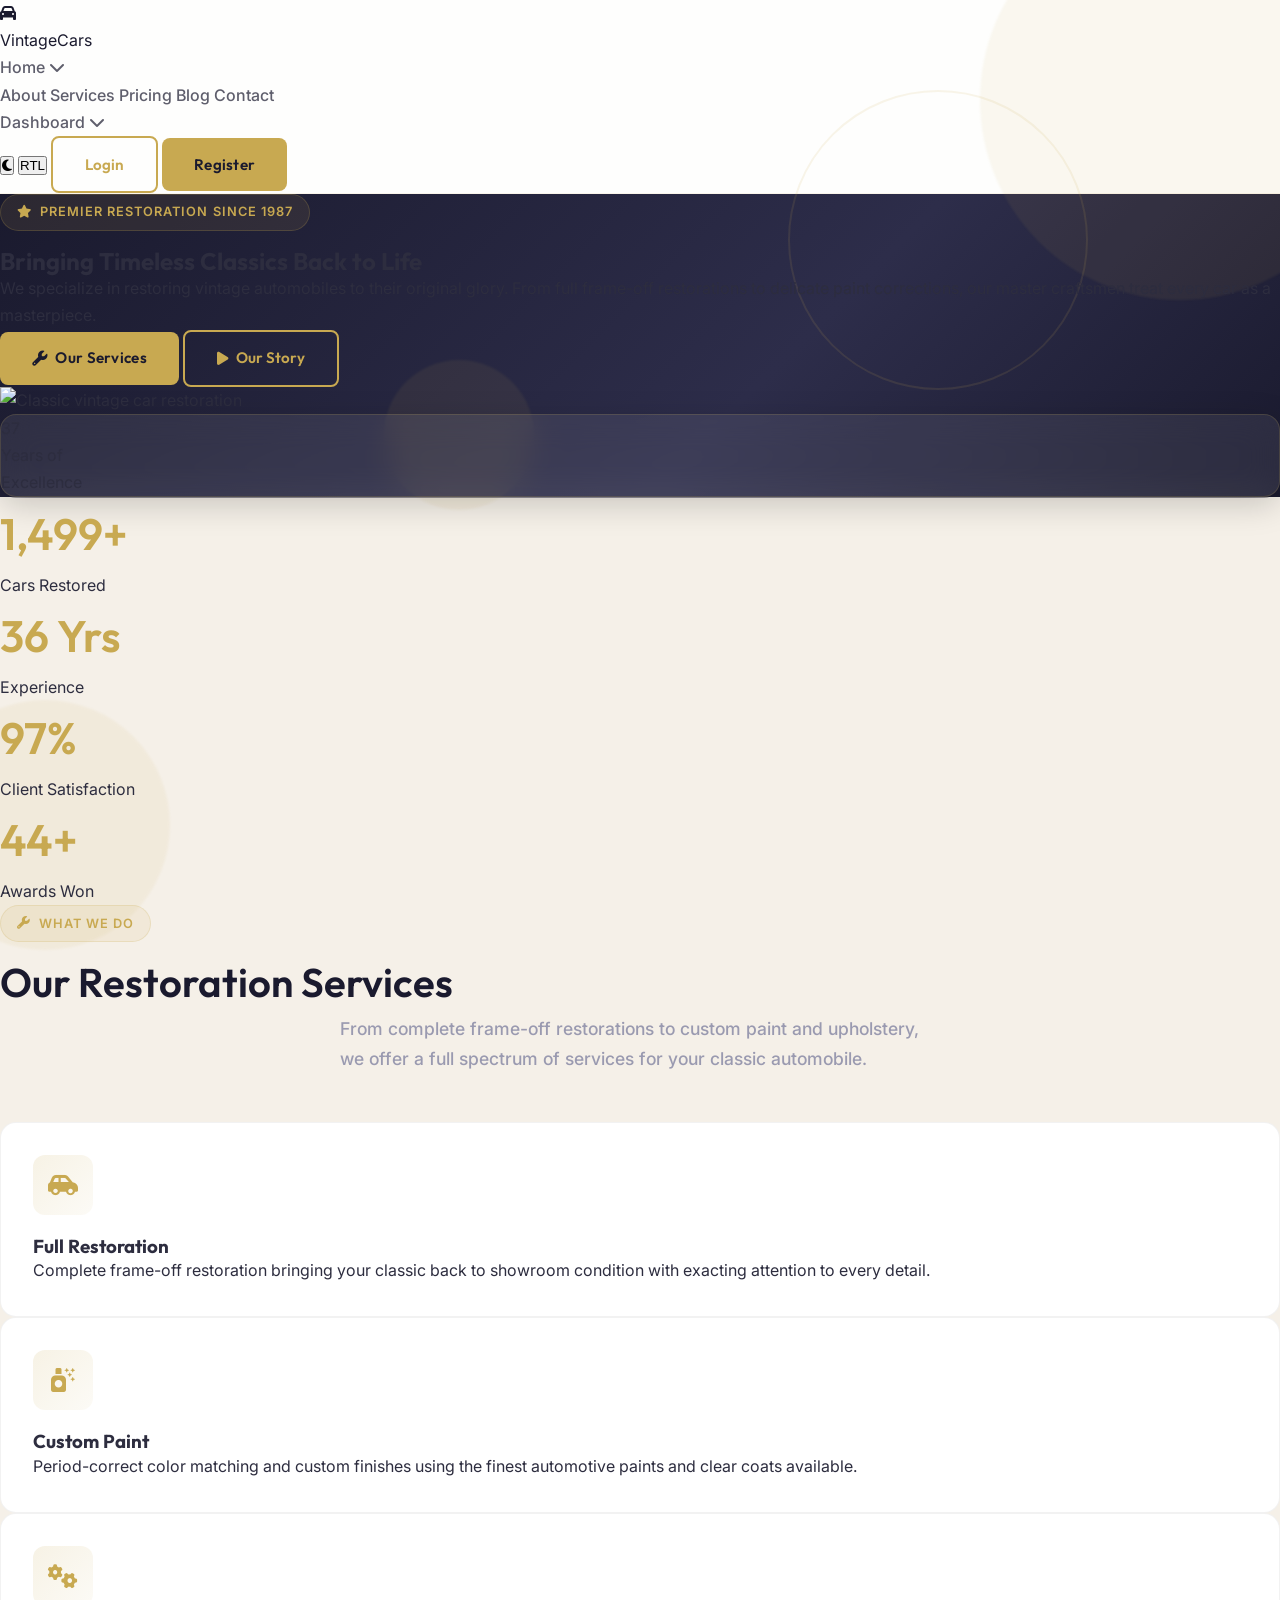
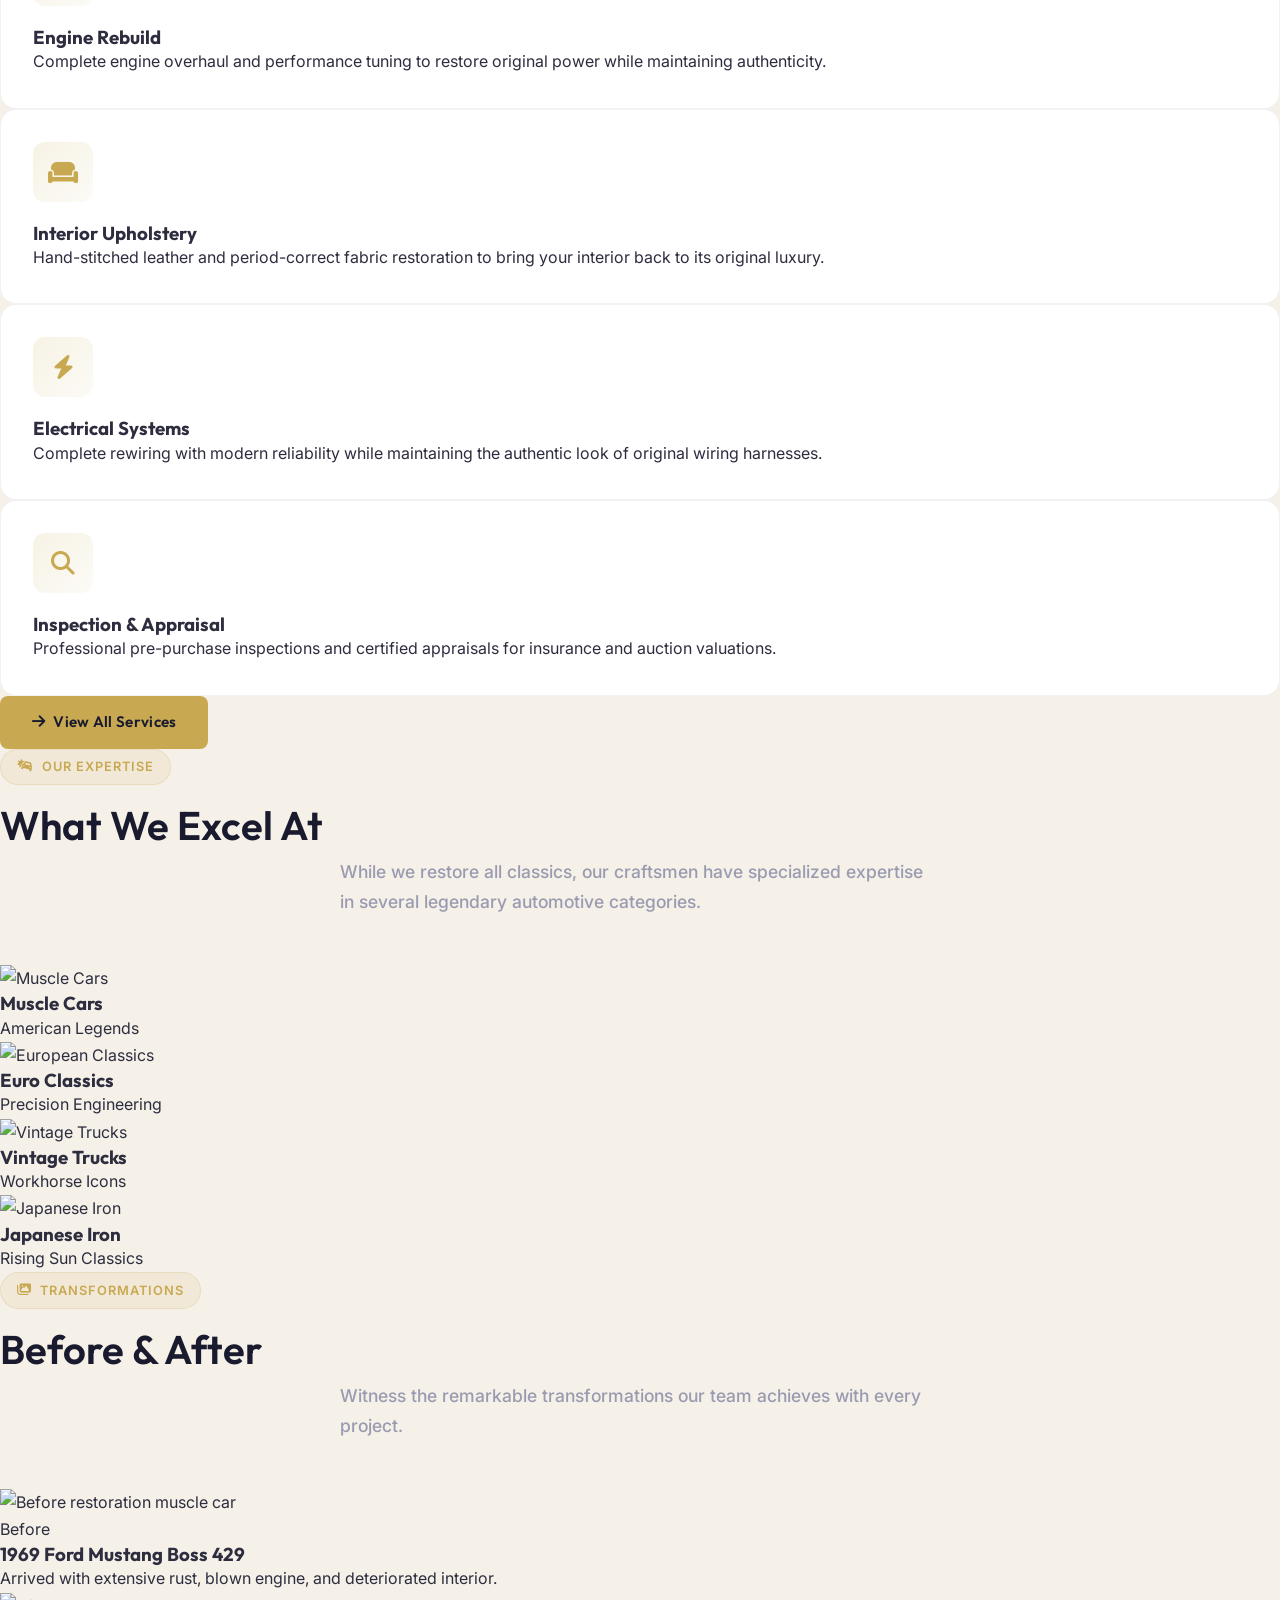
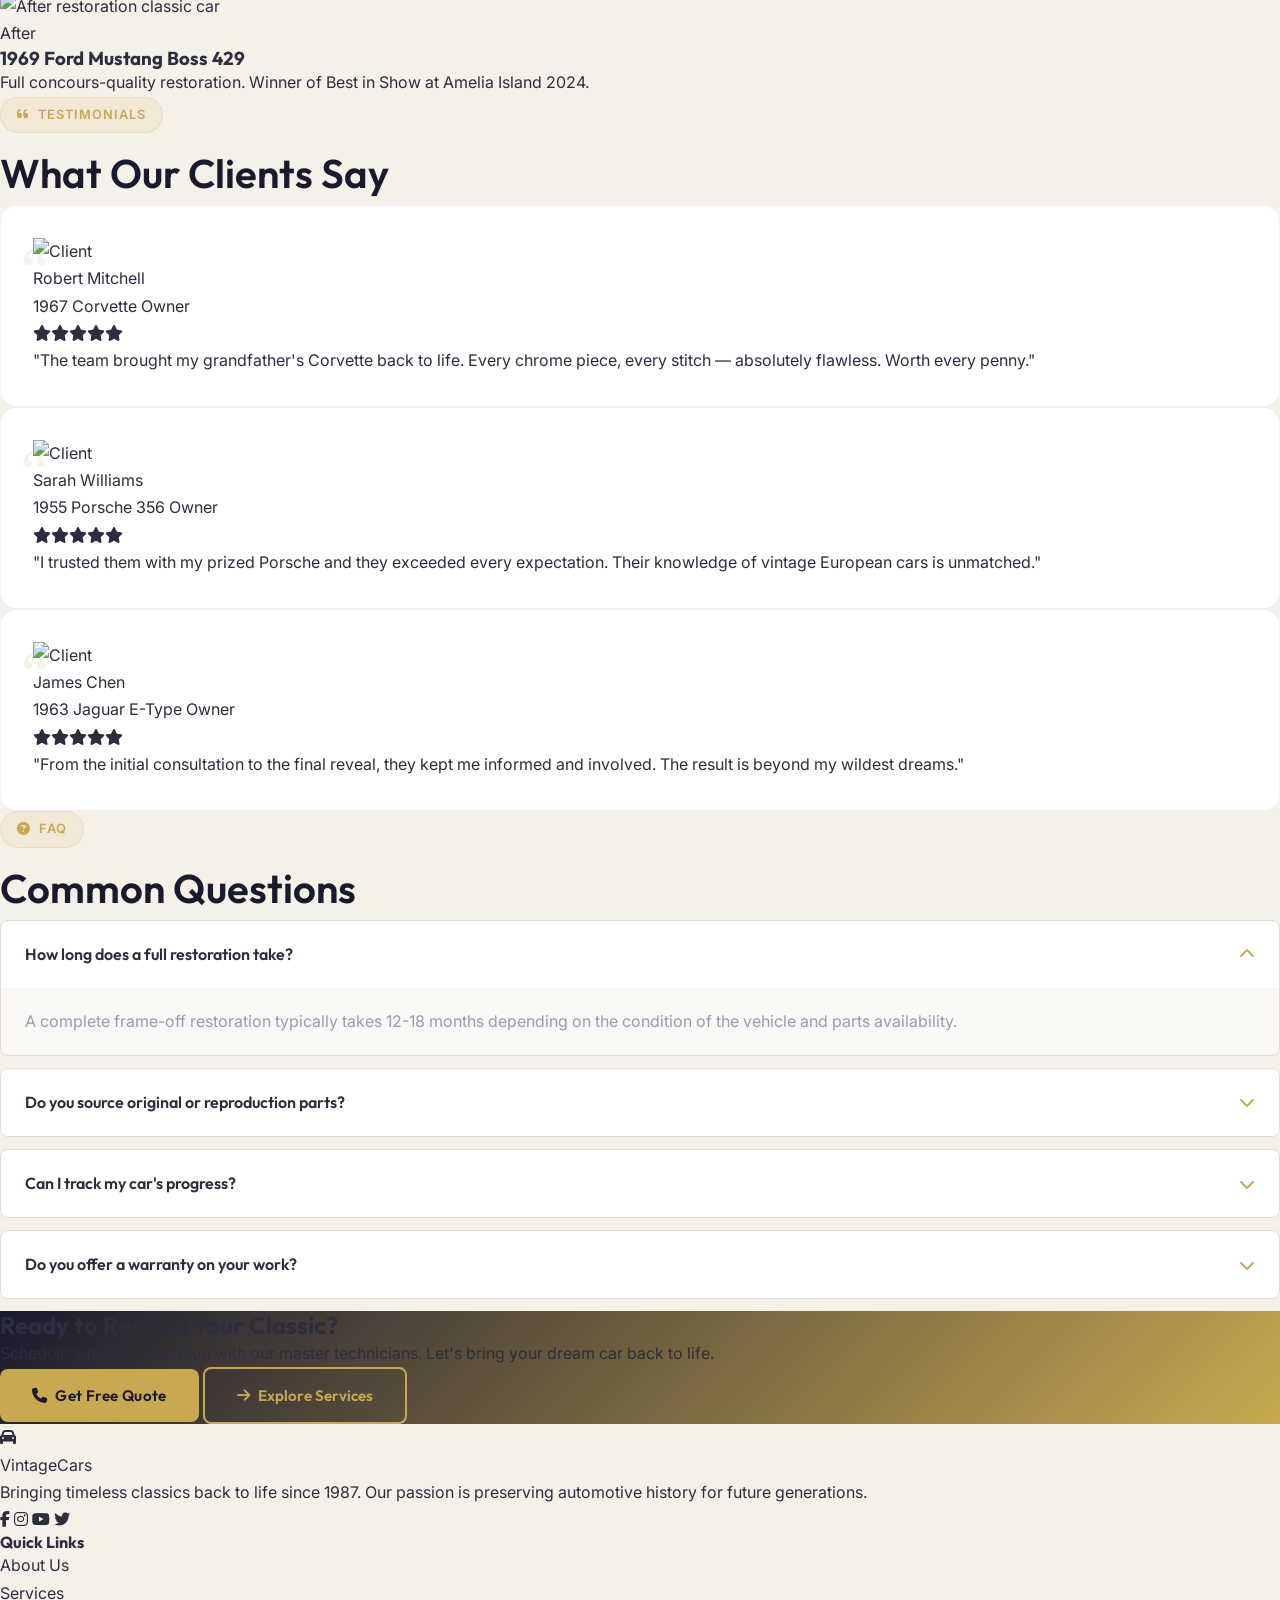
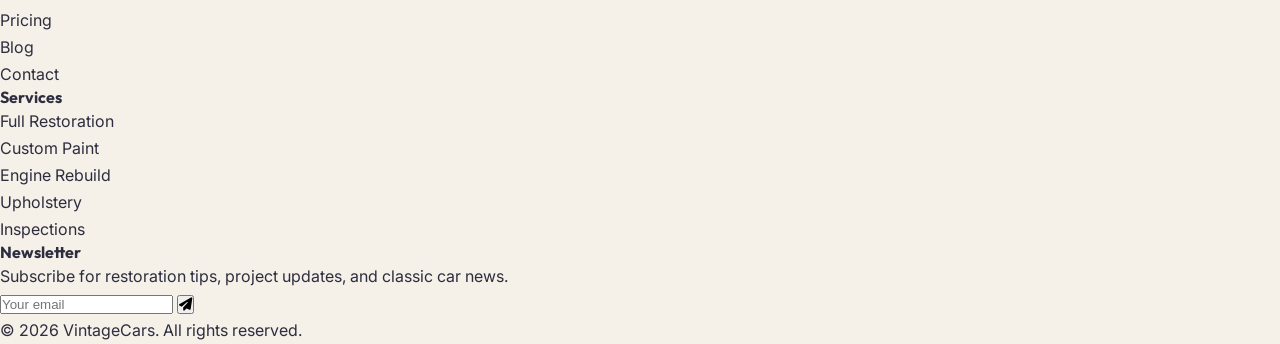
==== commit fe0932c5: "first commit" ====
--- a/index.html
+++ b/index.html
@@ -23,24 +23,25 @@
         <div class="w-10 h-10 rounded-lg bg-accent flex items-center justify-center">
           <i class="fa-solid fa-car text-primary text-lg"></i>
         </div>
-        <span class="font-outfit font-bold text-xl">Vintage<span class="text-accent">Cars</span></span>
+        <span class="font-outfit font-semibold text-xl text-gray-800 dark:text-white">Vintage<span class="text-accent">Cars</span></span>
       </a>
       <!-- Desktop Nav -->
       <div class="hidden xl:flex items-center gap-8 desktop-nav">
-        <div class="nav-dropdown"><a href="#" class="nav-link flex items-center gap-1">Home <i class="fa-solid fa-chevron-down text-xs"></i></a><div class="nav-dropdown-menu"><a href="index.html"><i class="fa-solid fa-home mr-2"></i>Homepage 1</a><a href="index2.html"><i class="fa-solid fa-layer-group mr-2"></i>Homepage 2</a></div></div>
+        <div class="nav-dropdown"><a href="#" class="nav-link flex items-center gap-1">Home <i class="fa-solid fa-chevron-down text-xs"></i></a><div class="nav-dropdown-menu"><a href="index.html">Homepage 1</a><a href="index2.html">Homepage 2</a></div></div>
         <a href="about.html" class="nav-link">About</a>
         <a href="services.html" class="nav-link">Services</a>
         <a href="pricing.html" class="nav-link">Pricing</a>
-        <div class="nav-dropdown"><a href="#" class="nav-link flex items-center gap-1">Blog <i class="fa-solid fa-chevron-down text-xs"></i></a><div class="nav-dropdown-menu"><a href="blog.html"><i class="fa-solid fa-newspaper mr-2"></i>Blog Listing</a><a href="blog-details.html"><i class="fa-solid fa-file-lines mr-2"></i>Blog Details</a></div></div>
-        <div class="nav-dropdown"><a href="#" class="nav-link flex items-center gap-1">Dashboard <i class="fa-solid fa-chevron-down text-xs"></i></a><div class="nav-dropdown-menu"><a href="user-dashboard.html"><i class="fa-solid fa-gauge mr-2"></i>User Dashboard</a><a href="admin-dashboard.html"><i class="fa-solid fa-shield mr-2"></i>Admin Dashboard</a></div></div>
+        <a href="blog.html" class="nav-link">Blog</a>
+        
         <a href="contact.html" class="nav-link">Contact</a>
+        <div class="nav-dropdown"><a href="#" class="nav-link flex items-center gap-1">Dashboard <i class="fa-solid fa-chevron-down text-xs"></i></a><div class="nav-dropdown-menu"><a href="user-dashboard.html">User Dashboard</a><a href="admin-dashboard.html">Admin Dashboard</a></div></div>
       </div>
       <!-- Right actions -->
       <div class="flex items-center gap-3">
-        <button id="dark-mode-toggle" class="w-9 h-9 rounded-full flex items-center justify-center text-white/70 hover:text-accent transition"><i class="fa-solid fa-moon"></i></button>
-        <button id="rtl-toggle" class="w-9 h-9 rounded-full flex items-center justify-center text-white/70 hover:text-accent transition"><i class="fa-solid fa-globe"></i></button>
-        <a href="login.html" class="hidden sm:inline-flex btn-outline text-sm !py-2 !px-5">Login</a>
-        <a href="register.html" class="hidden sm:inline-flex btn-primary text-sm !py-2 !px-5">Register</a>
+        <button id="dark-mode-toggle" class="w-10 h-10 rounded-full flex items-center justify-center text-gray-600 dark:text-white/70 hover:text-accent transition"><i class="fa-solid fa-moon"></i></button>
+        <button id="rtl-toggle" class="px-2 min-w-[40px] h-10 rounded-lg flex items-center justify-center text-[10px] font-semibold tracking-tighter text-gray-600 dark:text-white/70 hover:text-accent border border-gray-300 dark:border-white/10 hover:border-accent transition">RTL</button>
+        <a href="login.html" class="hidden sm:inline-flex items-center justify-center h-10 btn-outline text-sm !py-0 !px-5">Login</a>
+        <a href="register.html" class="hidden sm:inline-flex items-center justify-center h-10 btn-primary text-sm !py-0 !px-5">Register</a>
         <div id="hamburger" class="hamburger xl:hidden">
           <span></span><span></span><span></span>
         </div>
@@ -53,14 +54,12 @@
       <a href="about.html">About</a>
       <a href="services.html">Services</a>
       <a href="pricing.html">Pricing</a>
-      <a href="#" class="mobile-dropdown-toggle">Blog <i class="fa-solid fa-chevron-down text-xs ml-1"></i></a>
-      <div class="mobile-submenu"><a href="blog.html">Blog Listing</a><a href="blog-details.html">Blog Details</a></div>
+      <a href="blog.html">Blog</a>
+      
+      <a href="contact.html">Contact</a>
       <a href="#" class="mobile-dropdown-toggle">Dashboard <i class="fa-solid fa-chevron-down text-xs ml-1"></i></a>
       <div class="mobile-submenu"><a href="user-dashboard.html">User Dashboard</a><a href="admin-dashboard.html">Admin Dashboard</a></div>
-      <a href="contact.html">Contact</a>
-      
-      
-    
+
       <div class="px-6 py-4 border-t border-white/10 sm:hidden mobile-auth-links">
         <a href="login.html" class="block py-3 text-white/70 hover:text-accent transition">Login</a>
         <a href="register.html" class="block btn-primary text-center !py-2.5">Register</a>
@@ -79,7 +78,7 @@
       <div class="grid lg:grid-cols-2 gap-12 items-center">
         <div>
           <div class="section-badge fade-in"><i class="fa-solid fa-star"></i> Premier Restoration Since 1987</div>
-          <h1 class="text-4xl sm:text-5xl lg:text-6xl font-outfit font-900 text-white leading-tight mb-6 fade-in">
+          <h1 class="text-4xl sm:text-5xl lg:text-6xl font-outfit font-semibold text-white leading-tight mb-6 fade-in">
             Bringing <span class="text-accent">Timeless Classics</span> Back to Life
           </h1>
           <p class="text-white/60 text-lg mb-8 max-w-xl fade-in delay-1">
@@ -97,7 +96,7 @@
           </div>
           <!-- Floating badge -->
           <div class="absolute -bottom-4 -left-4 glass-card p-4 flex items-center gap-3 animate-float">
-            <div class="w-12 h-12 rounded-full bg-accent flex items-center justify-center text-primary font-bold text-lg">37</div>
+            <div class="w-12 h-12 rounded-full bg-accent flex items-center justify-center text-primary font-semibold text-lg">37</div>
             <div><div class="text-white font-semibold text-sm">Years of</div><div class="text-accent text-xs">Excellence</div></div>
           </div>
         </div>
@@ -135,37 +134,37 @@
       <div class="text-center mb-14">
         <div class="section-badge fade-in"><i class="fa-solid fa-wrench"></i> What We Do</div>
         <h2 class="section-title fade-in">Our Restoration <span class="text-accent">Services</span></h2>
-        <p class="section-subtitle fade-in delay-1">From complete frame-off restorations to custom paint and upholstery, we offer a full spectrum of services for your classic automobile.</p>
+        <p class="section-subtitle fade-in delay-1 font-medium">From complete frame-off restorations to custom paint and upholstery, we offer a full spectrum of services for your classic automobile.</p>
       </div>
       <div class="grid sm:grid-cols-2 lg:grid-cols-3 gap-8">
         <div class="service-card hover-float hover-glow fade-in">
           <div class="icon-box"><i class="fa-solid fa-car-side"></i></div>
-          <h3 class="font-outfit font-bold text-xl mb-2">Full Restoration</h3>
+          <h3 class="font-outfit font-semibold text-xl mb-2">Full Restoration</h3>
           <p class="text-txtlight text-sm leading-relaxed">Complete frame-off restoration bringing your classic back to showroom condition with exacting attention to every detail.</p>
         </div>
         <div class="service-card hover-float hover-glow fade-in delay-1">
           <div class="icon-box"><i class="fa-solid fa-spray-can-sparkles"></i></div>
-          <h3 class="font-outfit font-bold text-xl mb-2">Custom Paint</h3>
+          <h3 class="font-outfit font-semibold text-xl mb-2">Custom Paint</h3>
           <p class="text-txtlight text-sm leading-relaxed">Period-correct color matching and custom finishes using the finest automotive paints and clear coats available.</p>
         </div>
         <div class="service-card hover-float hover-glow fade-in delay-2">
           <div class="icon-box"><i class="fa-solid fa-gears"></i></div>
-          <h3 class="font-outfit font-bold text-xl mb-2">Engine Rebuild</h3>
+          <h3 class="font-outfit font-semibold text-xl mb-2">Engine Rebuild</h3>
           <p class="text-txtlight text-sm leading-relaxed">Complete engine overhaul and performance tuning to restore original power while maintaining authenticity.</p>
         </div>
         <div class="service-card hover-float hover-glow fade-in delay-1">
           <div class="icon-box"><i class="fa-solid fa-couch"></i></div>
-          <h3 class="font-outfit font-bold text-xl mb-2">Interior Upholstery</h3>
+          <h3 class="font-outfit font-semibold text-xl mb-2">Interior Upholstery</h3>
           <p class="text-txtlight text-sm leading-relaxed">Hand-stitched leather and period-correct fabric restoration to bring your interior back to its original luxury.</p>
         </div>
         <div class="service-card hover-float hover-glow fade-in delay-2">
           <div class="icon-box"><i class="fa-solid fa-bolt"></i></div>
-          <h3 class="font-outfit font-bold text-xl mb-2">Electrical Systems</h3>
+          <h3 class="font-outfit font-semibold text-xl mb-2">Electrical Systems</h3>
           <p class="text-txtlight text-sm leading-relaxed">Complete rewiring with modern reliability while maintaining the authentic look of original wiring harnesses.</p>
         </div>
         <div class="service-card hover-float hover-glow fade-in delay-3">
           <div class="icon-box"><i class="fa-solid fa-magnifying-glass"></i></div>
-          <h3 class="font-outfit font-bold text-xl mb-2">Inspection & Appraisal</h3>
+          <h3 class="font-outfit font-semibold text-xl mb-2">Inspection & Appraisal</h3>
           <p class="text-txtlight text-sm leading-relaxed">Professional pre-purchase inspections and certified appraisals for insurance and auction valuations.</p>
         </div>
       </div>
@@ -181,34 +180,34 @@
       <div class="text-center mb-14">
         <div class="section-badge fade-in"><i class="fa-solid fa-car-burst"></i> Our Expertise</div>
         <h2 class="section-title fade-in">What We <span class="text-accent">Excel At</span></h2>
-        <p class="section-subtitle fade-in delay-1">While we restore all classics, our craftsmen have specialized expertise in several legendary automotive categories.</p>
+        <p class="section-subtitle fade-in delay-1 font-medium">While we restore all classics, our craftsmen have specialized expertise in several legendary automotive categories.</p>
       </div>
       <div class="grid sm:grid-cols-2 lg:grid-cols-4 gap-6">
         <div class="relative group rounded-2xl overflow-hidden h-64 hover-float fade-in">
           <img src="https://images.unsplash.com/photo-1583121274602-3e2820c69888?w=400&h=600&fit=crop" alt="Muscle Cars" class="w-full h-full object-cover transition-transform duration-500 group-hover:scale-110">
           <div class="absolute inset-0 bg-gradient-to-t from-primary/90 via-primary/40 to-transparent flex flex-col justify-end p-6">
-            <h3 class="text-white font-outfit font-bold text-xl mb-1">Muscle Cars</h3>
+            <h3 class="text-white font-outfit font-semibold text-xl mb-1">Muscle Cars</h3>
             <p class="text-accent text-xs font-semibold uppercase tracking-wider">American Legends</p>
           </div>
         </div>
         <div class="relative group rounded-2xl overflow-hidden h-64 hover-float fade-in delay-1">
           <img src="https://images.unsplash.com/photo-1544636331-e26879cd4d9b?w=400&h=600&fit=crop" alt="European Classics" class="w-full h-full object-cover transition-transform duration-500 group-hover:scale-110">
           <div class="absolute inset-0 bg-gradient-to-t from-primary/90 via-primary/40 to-transparent flex flex-col justify-end p-6">
-            <h3 class="text-white font-outfit font-bold text-xl mb-1">Euro Classics</h3>
+            <h3 class="text-white font-outfit font-semibold text-xl mb-1">Euro Classics</h3>
             <p class="text-accent text-xs font-semibold uppercase tracking-wider">Precision Engineering</p>
           </div>
         </div>
         <div class="relative group rounded-2xl overflow-hidden h-64 hover-float fade-in delay-2">
           <img src="https://images.unsplash.com/photo-1503376780353-7e6692767b70?w=400&h=600&fit=crop" alt="Vintage Trucks" class="w-full h-full object-cover transition-transform duration-500 group-hover:scale-110">
           <div class="absolute inset-0 bg-gradient-to-t from-primary/90 via-primary/40 to-transparent flex flex-col justify-end p-6">
-            <h3 class="text-white font-outfit font-bold text-xl mb-1">Vintage Trucks</h3>
+            <h3 class="text-white font-outfit font-semibold text-xl mb-1">Vintage Trucks</h3>
             <p class="text-accent text-xs font-semibold uppercase tracking-wider">Workhorse Icons</p>
           </div>
         </div>
         <div class="relative group rounded-2xl overflow-hidden h-64 hover-float fade-in delay-3">
           <img src="https://images.unsplash.com/photo-1619405399517-d7fce0f13302?w=400&h=600&fit=crop" alt="Japanese Iron" class="w-full h-full object-cover transition-transform duration-500 group-hover:scale-110">
           <div class="absolute inset-0 bg-gradient-to-t from-primary/90 via-primary/40 to-transparent flex flex-col justify-end p-6">
-            <h3 class="text-white font-outfit font-bold text-xl mb-1">Japanese Iron</h3>
+            <h3 class="text-white font-outfit font-semibold text-xl mb-1">Japanese Iron</h3>
             <p class="text-accent text-xs font-semibold uppercase tracking-wider">Rising Sun Classics</p>
           </div>
         </div>
@@ -222,26 +221,26 @@
       <div class="text-center mb-14">
         <div class="section-badge fade-in"><i class="fa-solid fa-images"></i> Transformations</div>
         <h2 class="section-title fade-in">Before & <span class="text-accent">After</span></h2>
-        <p class="section-subtitle fade-in delay-1">Witness the remarkable transformations our team achieves with every project.</p>
+        <p class="section-subtitle fade-in delay-1 font-medium">Witness the remarkable transformations our team achieves with every project.</p>
       </div>
       <div class="grid md:grid-cols-2 gap-8">
         <div class="rounded-2xl overflow-hidden shadow-card hover-float fade-in">
           <div class="relative">
             <img src="https://images.unsplash.com/photo-1503376780353-7e6692767b70?w=600&h=350&fit=crop" alt="Before restoration muscle car" class="w-full h-64 object-cover">
-            <span class="absolute top-4 left-4 bg-danger text-white px-3 py-1 rounded-full text-xs font-bold uppercase">Before</span>
+            <span class="absolute top-4 left-4 bg-danger text-white px-3 py-1 rounded-full text-xs font-semibold uppercase">Before</span>
           </div>
           <div class="p-6">
-            <h3 class="font-outfit font-bold text-lg">1969 Ford Mustang Boss 429</h3>
+            <h3 class="font-outfit font-semibold text-lg">1969 Ford Mustang Boss 429</h3>
             <p class="text-txtlight text-sm mt-1">Arrived with extensive rust, blown engine, and deteriorated interior.</p>
           </div>
         </div>
         <div class="rounded-2xl overflow-hidden shadow-card hover-float fade-in delay-1">
           <div class="relative">
             <img src="https://images.unsplash.com/photo-1544636331-e26879cd4d9b?w=600&h=350&fit=crop" alt="After restoration classic car" class="w-full h-64 object-cover">
-            <span class="absolute top-4 left-4 bg-success text-white px-3 py-1 rounded-full text-xs font-bold uppercase">After</span>
+            <span class="absolute top-4 left-4 bg-success text-white px-3 py-1 rounded-full text-xs font-semibold uppercase">After</span>
           </div>
           <div class="p-6">
-            <h3 class="font-outfit font-bold text-lg">1969 Ford Mustang Boss 429</h3>
+            <h3 class="font-outfit font-semibold text-lg">1969 Ford Mustang Boss 429</h3>
             <p class="text-txtlight text-sm mt-1">Full concours-quality restoration. Winner of Best in Show at Amelia Island 2024.</p>
           </div>
         </div>
@@ -260,7 +259,7 @@
         <div class="testimonial-card hover-float fade-in">
           <div class="flex items-center gap-3 mb-4">
             <img src="https://images.unsplash.com/photo-1507003211169-0a1dd7228f2d?w=60&h=60&fit=crop&crop=face" alt="Client" class="w-12 h-12 rounded-full object-cover">
-            <div><div class="font-outfit font-bold text-sm">Robert Mitchell</div><div class="text-accent text-xs">1967 Corvette Owner</div></div>
+            <div><div class="font-outfit font-semibold text-sm">Robert Mitchell</div><div class="text-accent text-xs">1967 Corvette Owner</div></div>
           </div>
           <div class="flex text-accent text-sm mb-3"><i class="fa-solid fa-star"></i><i class="fa-solid fa-star"></i><i class="fa-solid fa-star"></i><i class="fa-solid fa-star"></i><i class="fa-solid fa-star"></i></div>
           <p class="text-txtlight text-sm">"The team brought my grandfather's Corvette back to life. Every chrome piece, every stitch — absolutely flawless. Worth every penny."</p>
@@ -268,7 +267,7 @@
         <div class="testimonial-card hover-float fade-in delay-1">
           <div class="flex items-center gap-3 mb-4">
             <img src="https://images.unsplash.com/photo-1494790108377-be9c29b29330?w=60&h=60&fit=crop&crop=face" alt="Client" class="w-12 h-12 rounded-full object-cover">
-            <div><div class="font-outfit font-bold text-sm">Sarah Williams</div><div class="text-accent text-xs">1955 Porsche 356 Owner</div></div>
+            <div><div class="font-outfit font-semibold text-sm">Sarah Williams</div><div class="text-accent text-xs">1955 Porsche 356 Owner</div></div>
           </div>
           <div class="flex text-accent text-sm mb-3"><i class="fa-solid fa-star"></i><i class="fa-solid fa-star"></i><i class="fa-solid fa-star"></i><i class="fa-solid fa-star"></i><i class="fa-solid fa-star"></i></div>
           <p class="text-txtlight text-sm">"I trusted them with my prized Porsche and they exceeded every expectation. Their knowledge of vintage European cars is unmatched."</p>
@@ -276,7 +275,7 @@
         <div class="testimonial-card hover-float fade-in delay-2">
           <div class="flex items-center gap-3 mb-4">
             <img src="https://images.unsplash.com/photo-1472099645785-5658abf4ff4e?w=60&h=60&fit=crop&crop=face" alt="Client" class="w-12 h-12 rounded-full object-cover">
-            <div><div class="font-outfit font-bold text-sm">James Chen</div><div class="text-accent text-xs">1963 Jaguar E-Type Owner</div></div>
+            <div><div class="font-outfit font-semibold text-sm">James Chen</div><div class="text-accent text-xs">1963 Jaguar E-Type Owner</div></div>
           </div>
           <div class="flex text-accent text-sm mb-3"><i class="fa-solid fa-star"></i><i class="fa-solid fa-star"></i><i class="fa-solid fa-star"></i><i class="fa-solid fa-star"></i><i class="fa-solid fa-star"></i></div>
           <p class="text-txtlight text-sm">"From the initial consultation to the final reveal, they kept me informed and involved. The result is beyond my wildest dreams."</p>
@@ -317,7 +316,7 @@
   <section class="py-20 relative overflow-hidden" style="background: linear-gradient(135deg, #1a1a2e 0%, #c8a951 100%);">
     <div class="absolute inset-0 opacity-10" style="background-image: url('data:image/svg+xml,%3Csvg width=&quot;40&quot; height=&quot;40&quot;%3E%3Ccircle cx=&quot;20&quot; cy=&quot;20&quot; r=&quot;1&quot; fill=&quot;white&quot;/%3E%3C/svg%3E');"></div>
     <div class="max-w-4xl mx-auto px-4 text-center relative z-10">
-      <h2 class="text-3xl sm:text-4xl font-outfit font-800 text-white mb-4 fade-in">Ready to Restore Your Classic?</h2>
+      <h2 class="text-3xl sm:text-4xl font-outfit font-semibold text-white mb-4 fade-in">Ready to Restore Your Classic?</h2>
       <p class="text-white/70 text-lg mb-8 fade-in delay-1">Schedule a free consultation with our master technicians. Let's bring your dream car back to life.</p>
       <div class="flex flex-wrap justify-center gap-4 fade-in delay-2">
         <a href="contact.html" class="btn-primary"><i class="fa-solid fa-phone"></i> Get Free Quote</a>
@@ -334,7 +333,7 @@
         <div>
           <a href="index.html" class="flex items-center gap-3 mb-4">
             <div class="w-10 h-10 rounded-lg bg-accent flex items-center justify-center"><i class="fa-solid fa-car text-primary text-lg"></i></div>
-            <span class="font-outfit font-bold text-xl">Vintage<span class="text-accent">Cars</span></span>
+            <span class="font-outfit font-semibold text-xl text-white">Vintage<span class="text-accent">Cars</span></span>
           </a>
           <p class="text-white/50 text-sm leading-relaxed mb-4">Bringing timeless classics back to life since 1987. Our passion is preserving automotive history for future generations.</p>
           <div class="flex gap-3">
@@ -346,7 +345,7 @@
         </div>
         <!-- Quick Links -->
         <div>
-          <h4 class="text-white font-outfit font-bold text-lg mb-4">Quick Links</h4>
+          <h4 class="text-white font-outfit font-semibold text-lg mb-4">Quick Links</h4>
           <ul class="space-y-2">
             <li><a href="about.html" class="text-white/50 hover:text-accent transition text-sm">About Us</a></li>
             <li><a href="services.html" class="text-white/50 hover:text-accent transition text-sm">Services</a></li>
@@ -357,7 +356,7 @@
         </div>
         <!-- Services -->
         <div>
-          <h4 class="text-white font-outfit font-bold text-lg mb-4">Services</h4>
+          <h4 class="text-white font-outfit font-semibold text-lg mb-4">Services</h4>
           <ul class="space-y-2">
             <li><a href="service-details.html" class="text-white/50 hover:text-accent transition text-sm">Full Restoration</a></li>
             <li><a href="service-details.html" class="text-white/50 hover:text-accent transition text-sm">Custom Paint</a></li>
@@ -368,7 +367,7 @@
         </div>
         <!-- Newsletter -->
         <div>
-          <h4 class="text-white font-outfit font-bold text-lg mb-4">Newsletter</h4>
+          <h4 class="text-white font-outfit font-semibold text-lg mb-4">Newsletter</h4>
           <p class="text-white/50 text-sm mb-4">Subscribe for restoration tips, project updates, and classic car news.</p>
           <form class="newsletter-form flex w-full max-w-full">
             <input type="email" placeholder="Your email" required class="flex-1 px-4 py-2.5 rounded-l-lg bg-white/10 border border-white/10 text-white text-sm placeholder:text-white/30 focus:outline-none focus:border-accent">
@@ -377,7 +376,7 @@
         </div>
       </div>
       <div class="border-t border-white/10 pt-6 text-center">
-        <p class="text-white/40 text-sm">&copy; 2026 VintageCars. All rights reserved.</p>
+        <p class="text-white/40 text-sm">&copy; 2026 Vintage<span class="text-accent">Cars</span>. All rights reserved.</p>
       </div>
     </div>
   </footer>
--- a/style.css
+++ b/style.css
@@ -262,9 +262,9 @@
 }
 
 /* ===== SECTION STYLES ===== */
-.section-title { font-size: 2.5rem; font-weight: 800; color: var(--primary); margin-bottom: 0.5rem; }
+.section-title { font-size: 2.5rem; font-weight: 600; color: var(--primary); margin-bottom: 0.5rem; }
 [data-theme="dark"] .section-title { color: var(--accent); }
-.section-subtitle { color: var(--text-light); font-size: 1.1rem; max-width: 600px; margin: 0 auto 3rem; }
+.section-subtitle { font-weight: 500; color: var(--text-light); font-size: 1.1rem; max-width: 600px; margin: 0 auto 3rem; }
 .section-badge {
   display: inline-flex; align-items: center; gap: 0.5rem;
   padding: 0.4rem 1rem; border-radius: 50px; font-size: 0.8rem; font-weight: 600;
@@ -315,16 +315,27 @@
 
 /* ===== DASHBOARD ===== */
 .dashboard-sidebar {
-  width: 260px; min-height: 100vh; background: var(--primary);
+  width: 260px; min-height: 100vh; background: #fff;
   padding: 1.5rem 0; position: fixed; left: 0; top: 0; z-index: 500;
   transition: var(--transition); overflow-y: auto;
-}
-[dir="rtl"] .dashboard-sidebar { left: auto; right: 0; }
+  border-right: 1px solid rgba(0,0,0,0.05);
+  color: var(--primary);
+}
+[data-theme="dark"] .dashboard-sidebar { 
+  background: #0f0f1a !important; 
+  border-right: 1px solid rgba(255,255,255,0.05);
+  color: #fff;
+}
+[dir="rtl"] .dashboard-sidebar { left: auto; right: 0; border-right: none; border-left: 1px solid rgba(0,0,0,0.05); }
+[data-theme="dark"][dir="rtl"] .dashboard-sidebar { border-left: 1px solid rgba(255,255,255,0.05); }
 
 .dashboard-sidebar .sidebar-link {
   display: flex; align-items: center; gap: 0.75rem; padding: 0.85rem 1.5rem;
-  color: rgba(255,255,255,0.6); font-size: 0.9rem; transition: var(--transition);
+  color: #64748b; font-size: 0.9rem; transition: var(--transition);
   border-right: 3px solid transparent; border-left: 3px solid transparent;
+}
+[data-theme="dark"] .dashboard-sidebar .sidebar-link {
+  color: rgba(255,255,255,0.6);
 }
 .dashboard-sidebar .sidebar-link:hover, .dashboard-sidebar .sidebar-link.active {
   color: var(--accent); background: rgba(200,169,81,0.08);
@@ -334,12 +345,15 @@
   border-right: none; border-left: 3px solid var(--accent);
 }
 .dashboard-main { 
-  margin-left: 260px; transition: var(--transition);
+  margin-left: 260px;
+  width: calc(100% - 260px);
+  transition: var(--transition);
   padding: 2rem; min-height: 100vh; background: var(--secondary); 
-  width: 100%; max-width: 100vw;
+  position: relative;
+  min-width: 0;
 }
 canvas { max-width: 100% !important; }
-[dir="rtl"] .dashboard-main { margin-left: 0; margin-right: 260px; }
+[dir="rtl"] .dashboard-main { margin-left: 0; margin-right: 260px; width: calc(100% - 260px); }
 .stat-card {
   background: #fff; border-radius: var(--radius); padding: 1.5rem;
   border: 1px solid rgba(0,0,0,0.05); transition: var(--transition);
@@ -348,7 +362,7 @@
 /* ===== PAGE HEADER ===== */
 .page-header {
   background: linear-gradient(135deg, var(--primary) 0%, var(--primary-light) 100%);
-  padding: 8rem 0 6rem; position: relative; overflow: hidden;
+  padding: 6rem 0 4rem; position: relative; overflow: hidden;
   text-align: center;
 }
 .page-header::before {
@@ -367,7 +381,7 @@
 .page-header .breadcrumb a:hover { color: var(--accent); }
 
 /* ===== COUNTER ===== */
-.counter-value { font-family: var(--font-heading); font-weight: 800; font-size: 2.75rem; color: var(--accent); }
+.counter-value { font-family: var(--font-heading); font-weight: 600; font-size: 2.75rem; color: var(--accent); }
 
 /* ===== TESTIMONIAL ===== */
 .testimonial-card {
@@ -379,24 +393,25 @@
 
 /* ===== AUTH PAGES ===== */
 .auth-bg {
-  min-height: 100vh; display: flex; align-items: center; justify-content: center;
-  background-size: cover; background-position: center; position: relative;
+  min-height: 100vh; width: 100%; display: flex; align-items: center; justify-content: center;
+  background-size: cover; background-position: center; position: relative; overflow-x: hidden;
 }
 .auth-bg::before {
   content: ''; position: absolute; inset: 0;
   background: rgba(15, 15, 26, 0.4); backdrop-filter: blur(4px);
   transition: var(--transition);
 }
-[data-theme="dark"] .auth-bg::before { background: rgba(15, 15, 26, 0.7); }
+[data-theme="dark"] .auth-bg::before { background: rgba(15, 15, 26, 0.75); }
 
 .auth-card {
   background: rgba(255, 255, 255, 0.95); backdrop-filter: blur(24px);
   border: 1px solid rgba(0, 0, 0, 0.1); border-radius: var(--radius-lg);
-  padding: 3rem; width: 100%; max-width: 440px; position: relative; z-index: 1;
+  padding: 3rem; width: 92%; max-width: 440px; position: relative; z-index: 1;
+  margin: 2rem auto;
   transition: var(--transition); box-shadow: 0 20px 50px rgba(0,0,0,0.1);
 }
 .auth-card h1, .auth-card h2, .auth-card h3 { color: var(--primary); transition: var(--transition); }
-.auth-card p, .auth-card span { color: var(--text-dark); opacity: 0.8; transition: var(--transition); }
+.auth-card p { color: var(--text-dark); opacity: 0.8; transition: var(--transition); }
 .auth-card .auth-divider { border-color: rgba(0,0,0,0.08) !important; background: transparent !important; }
 .auth-card .auth-line { background: rgba(0,0,0,0.1); }
 .auth-card .auth-logo-text { color: var(--primary); }
@@ -419,7 +434,7 @@
   box-shadow: 0 20px 50px rgba(0,0,0,0.4);
 }
 [data-theme="dark"] .auth-card h1, [data-theme="dark"] .auth-card h2, [data-theme="dark"] .auth-card h3 { color: #fff; }
-[data-theme="dark"] .auth-card p, [data-theme="dark"] .auth-card span { color: rgba(255,255,255,0.7); opacity: 1; }
+[data-theme="dark"] .auth-card p { color: rgba(255,255,255,0.7); opacity: 1; }
 [data-theme="dark"] .auth-card .auth-logo-text { color: #fff; }
 [data-theme="dark"] .auth-card .auth-divider { border-color: rgba(255,255,255,0.1) !important; background: transparent !important; }
 [data-theme="dark"] .auth-card .auth-line { background: rgba(255,255,255,0.1); }
@@ -460,7 +475,7 @@
   [dir="rtl"] .dashboard-sidebar { transform: translateX(100%); }
   
   .dashboard-sidebar.open { transform: translateX(0) !important; }
-  .dashboard-main { margin-left: 0 !important; margin-right: 0 !important; padding: 1.25rem; }
+  .dashboard-main { margin-left: 0 !important; margin-right: 0 !important; width: 100% !important; padding: 1.25rem; }
   
   .hamburger { display: flex; }
   .desktop-nav { display: none !important; }
@@ -480,7 +495,7 @@
   .mobile-submenu a { padding-left: 2.5rem; font-size: 0.9rem; }
   .section-title { font-size: 2.25rem; }
   .hero-shape { display: none; }
-  .auth-card { margin: 1rem; padding: 2.5rem; }
+  .auth-card { margin: 4.5rem auto 2rem; padding: 2.5rem; }
   .counter-value { font-size: 2.25rem; }
 }
 
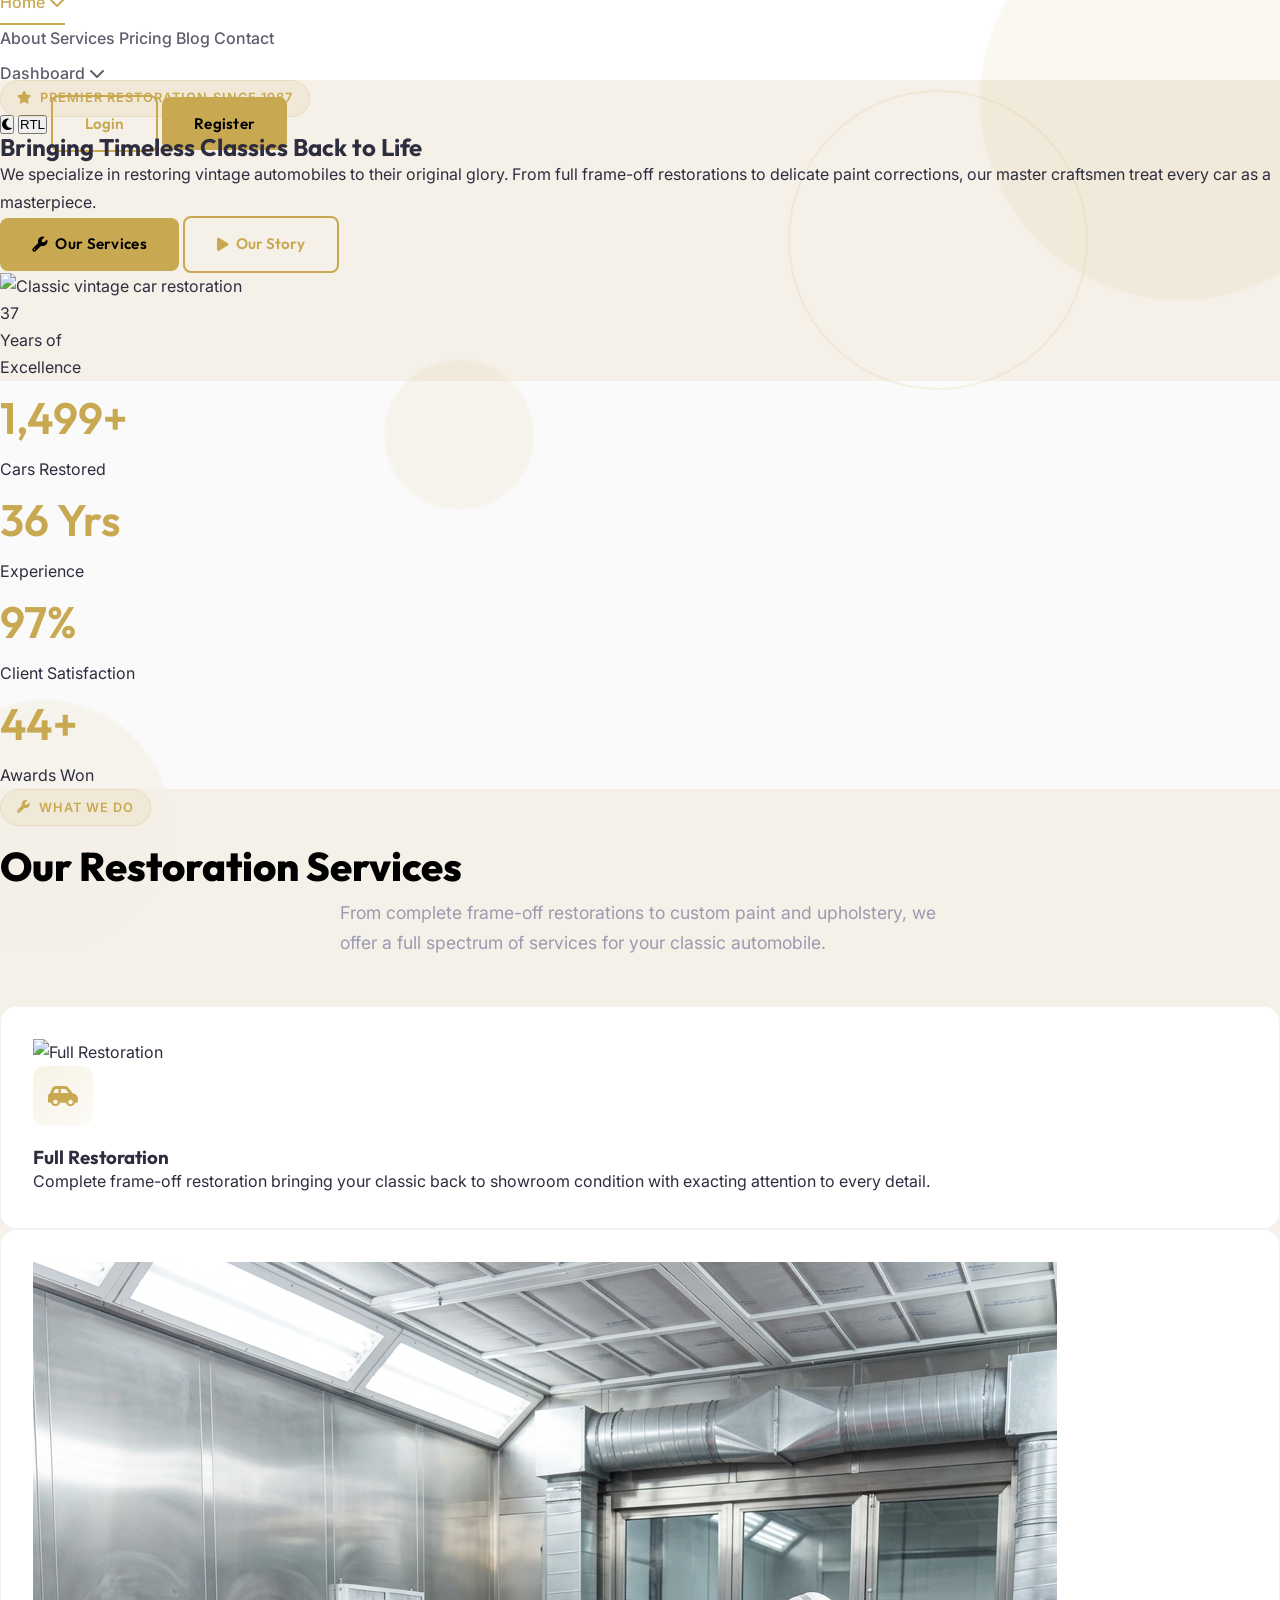
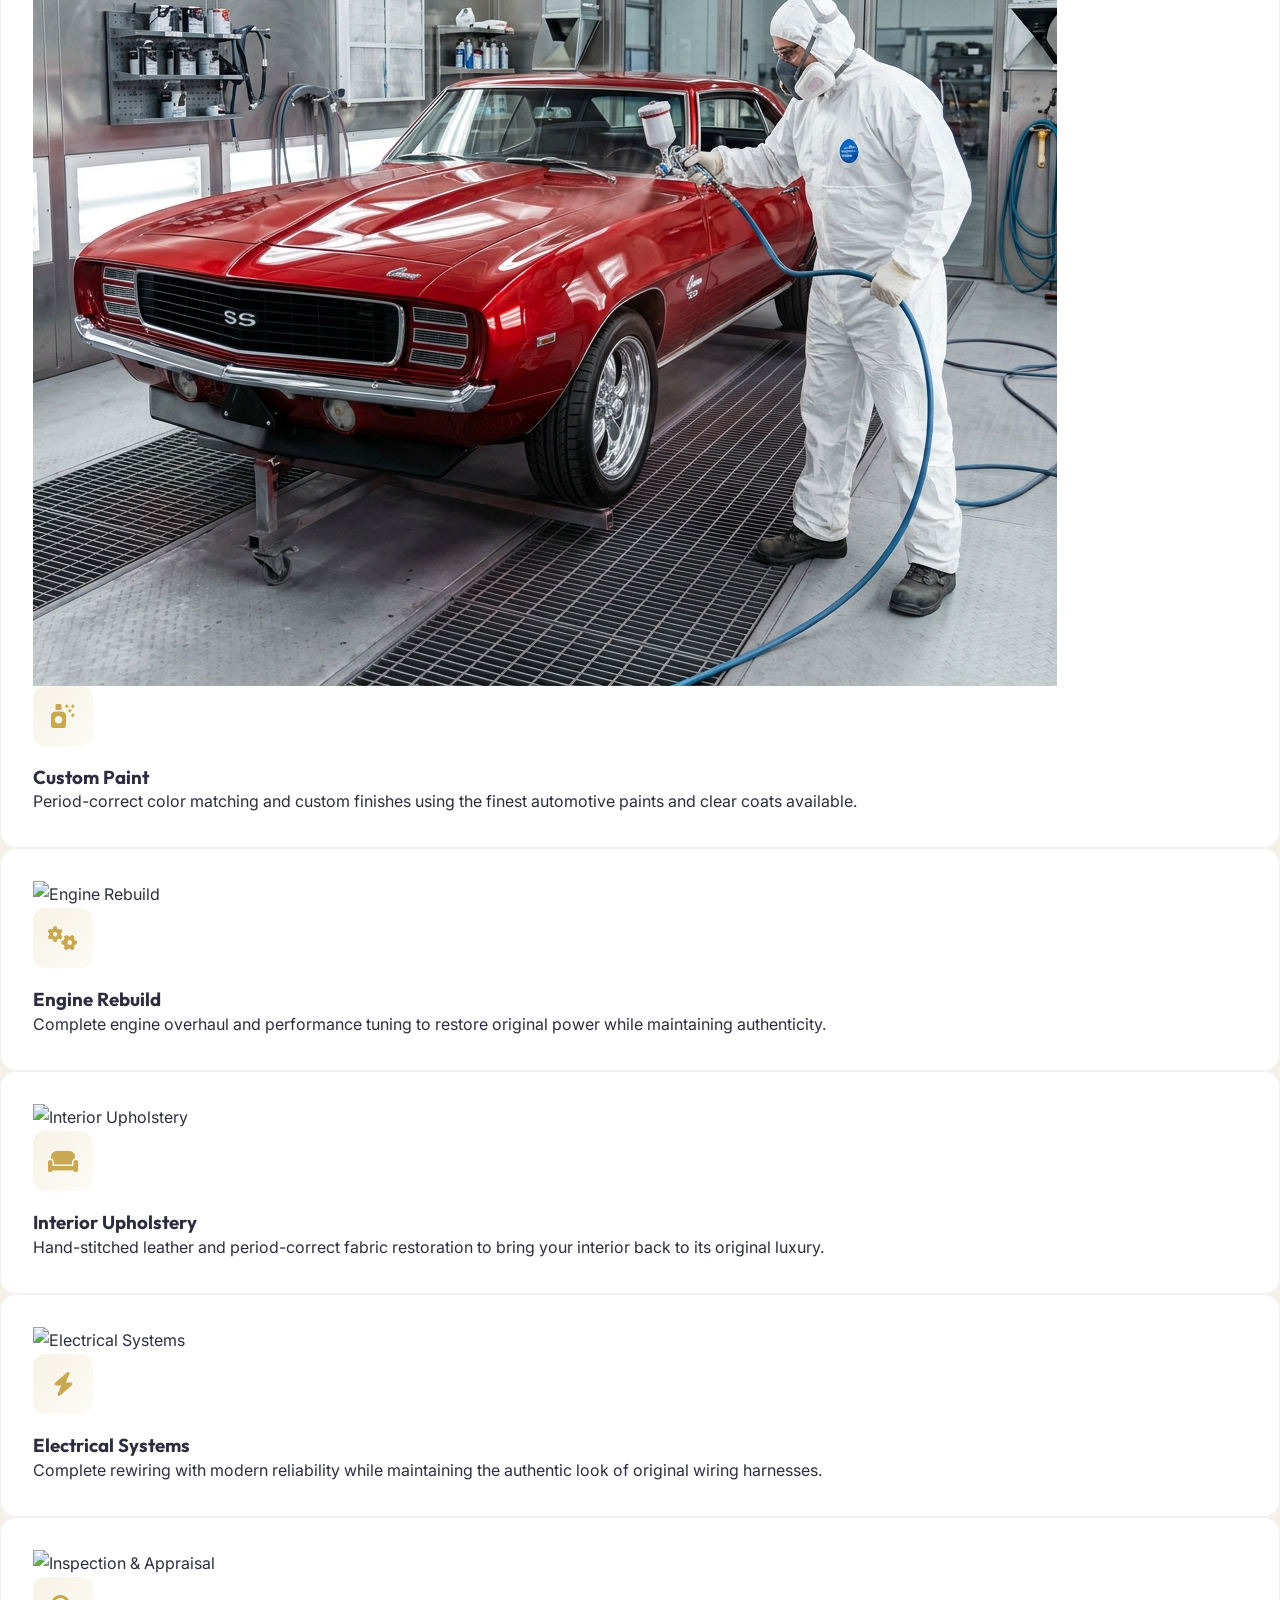
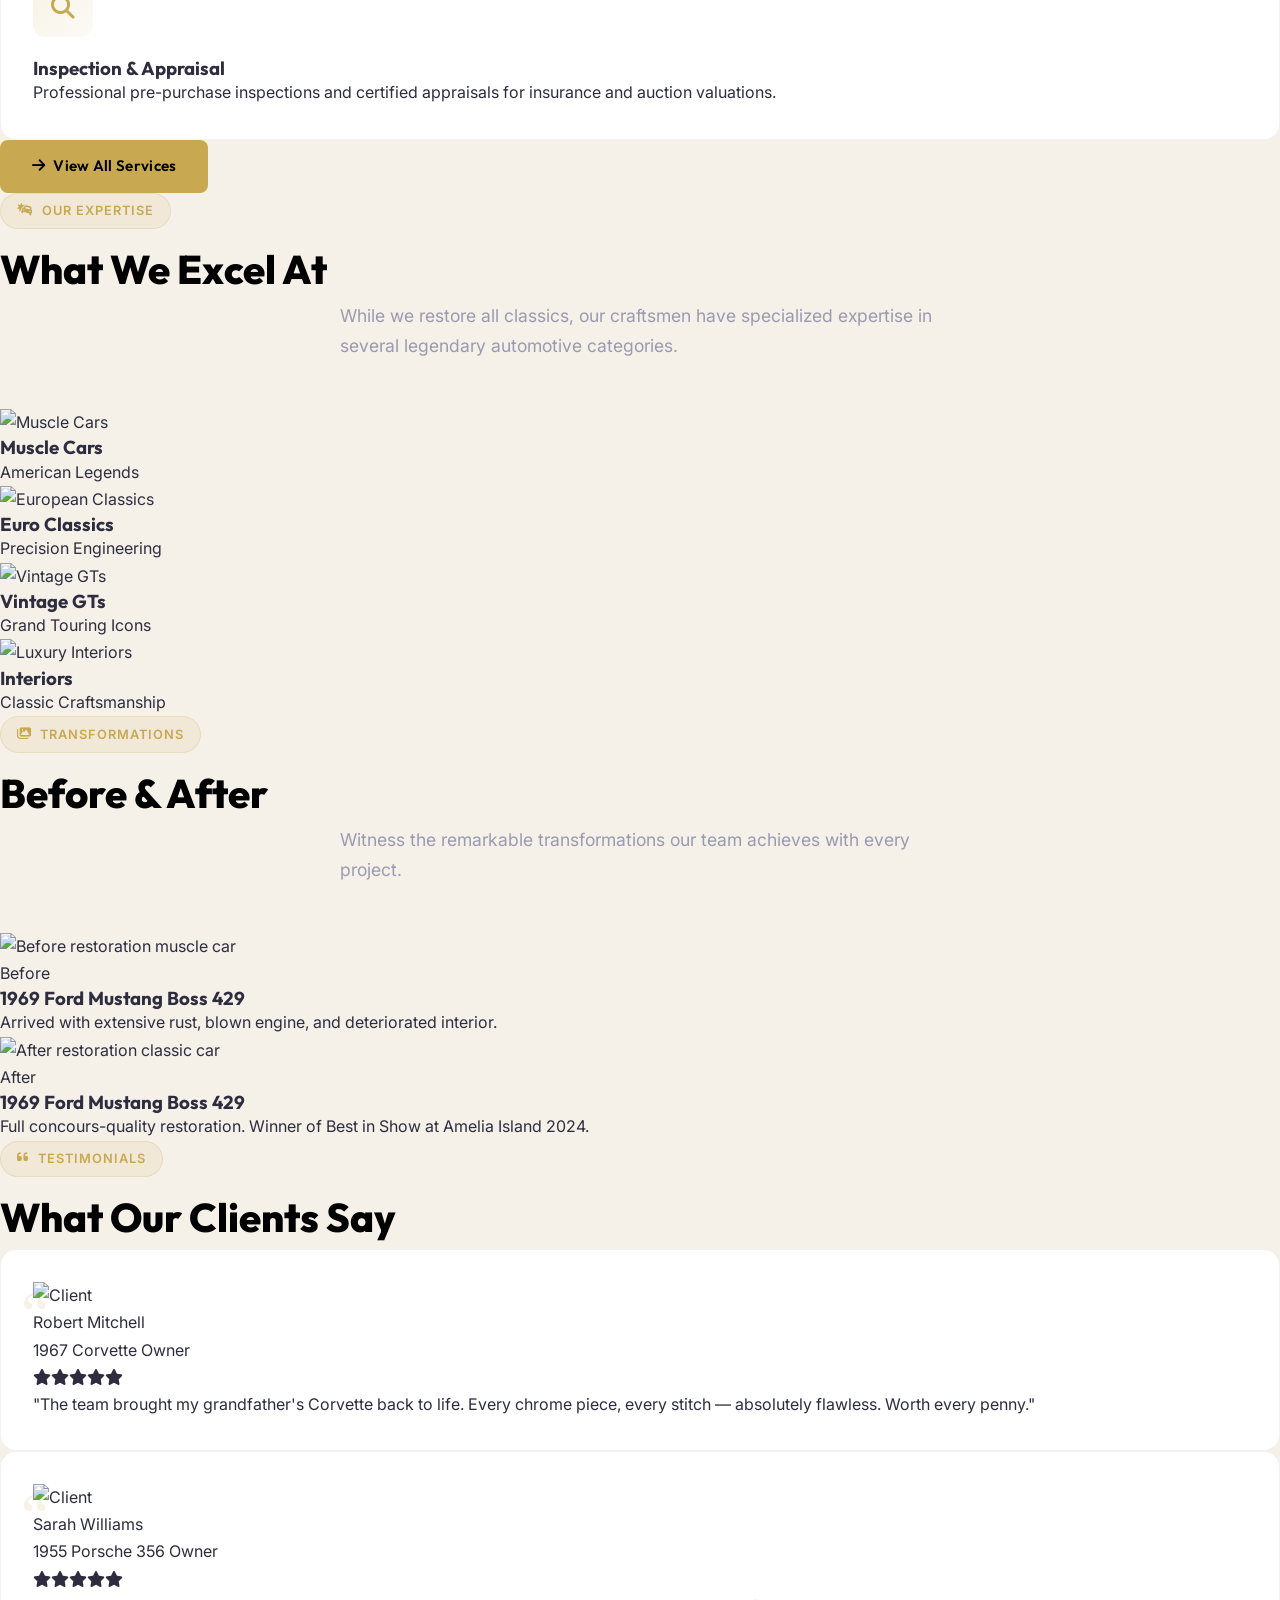
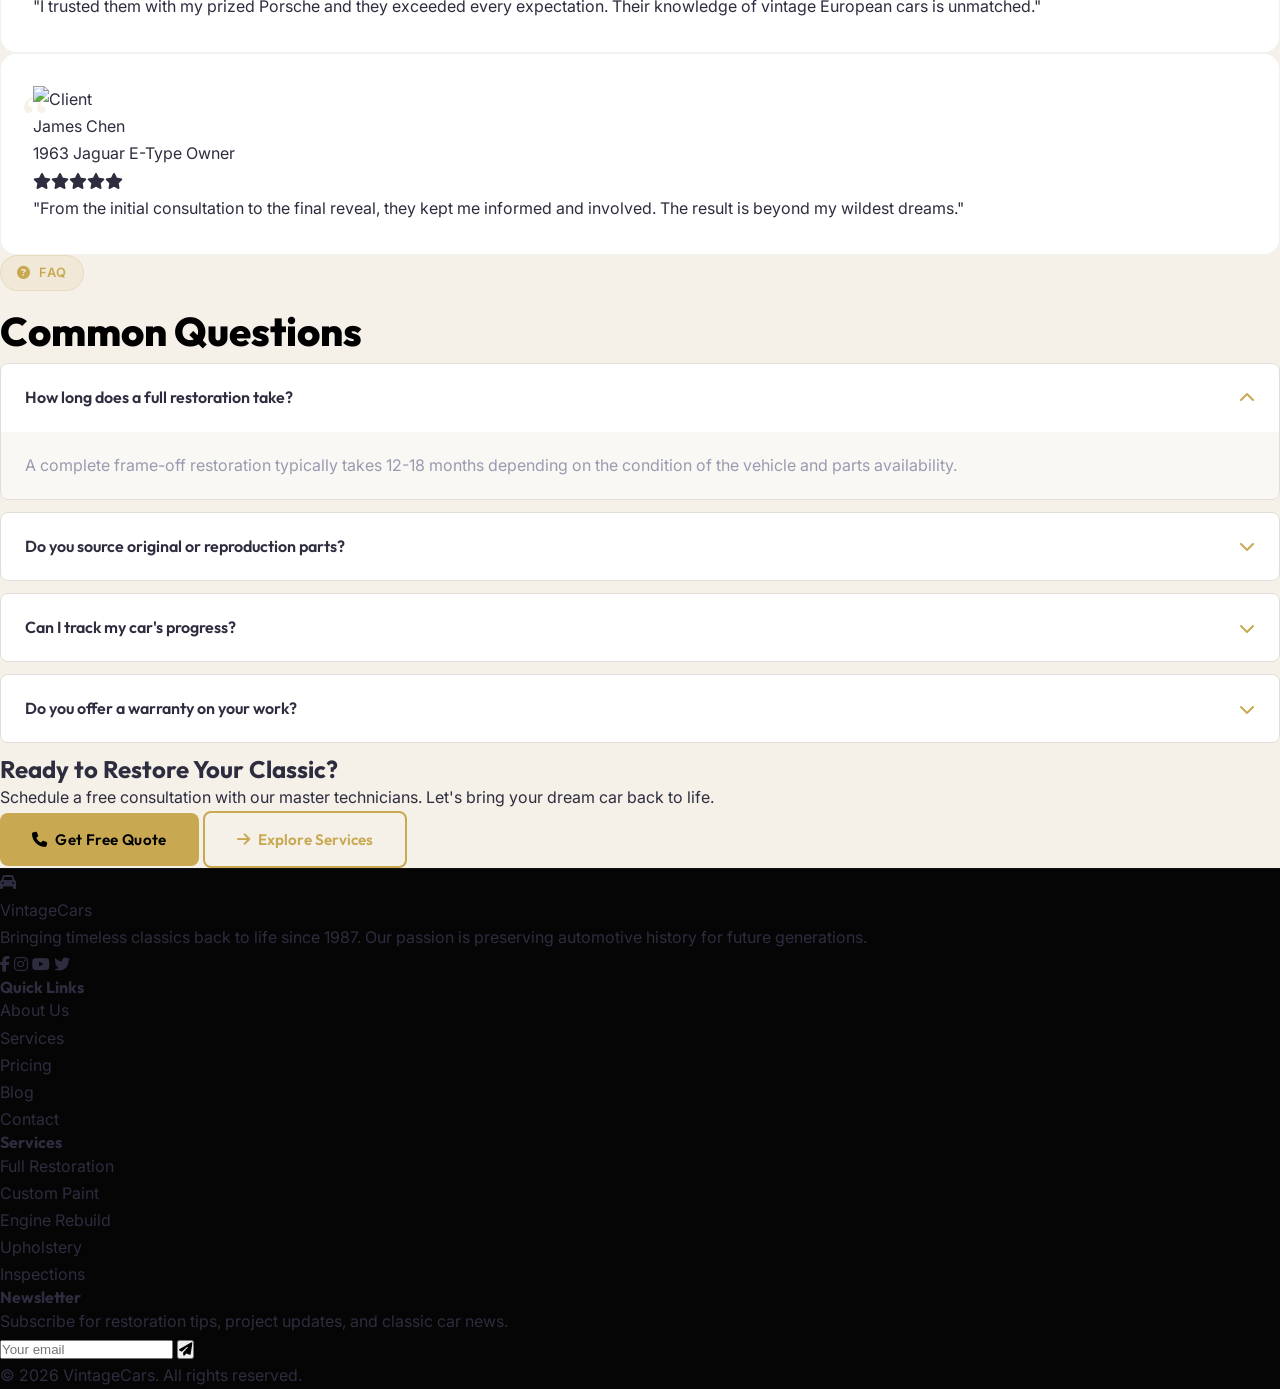
==== commit 7103e709: "first commit" ====
--- a/index.html
+++ b/index.html
@@ -1,51 +1,74 @@
 <!DOCTYPE html>
 <html lang="en" dir="ltr">
+
 <head>
   <meta charset="UTF-8">
   <meta name="viewport" content="width=device-width, initial-scale=1.0">
   <title>Vintage Car Restoration Shop | Premium Classic Auto Restoration</title>
-  <meta name="description" content="Expert vintage and classic car restoration services. We bring timeless automobiles back to their former glory with meticulous craftsmanship and passion.">
+  <meta name="description"
+    content="Expert vintage and classic car restoration services. We bring timeless automobiles back to their former glory with meticulous craftsmanship and passion.">
   <link rel="preconnect" href="https://fonts.googleapis.com">
-  <link href="https://fonts.googleapis.com/css2?family=Inter:wght@300;400;500;600;700&family=Outfit:wght@300;400;500;600;700;800;900&display=swap" rel="stylesheet">
+  <link
+    href="https://fonts.googleapis.com/css2?family=Inter:wght@300;400;500;600;700&family=Outfit:wght@300;400;500;600;700;800;900&display=swap"
+    rel="stylesheet">
   <link rel="stylesheet" href="https://cdnjs.cloudflare.com/ajax/libs/font-awesome/6.5.1/css/all.min.css">
   <script src="https://cdn.tailwindcss.com"></script>
   <script src="tailwind-config.js"></script>
   <link rel="stylesheet" href="style.css">
-  <link rel="icon" href="data:image/svg+xml,%3Csvg xmlns='http://www.w3.org/2000/svg' viewBox='0 0 512 512'%3E%3Cpath fill='%23c8a951' d='M135.2 117.4L109.1 192H402.9l-26.1-74.6C372.3 104.6 360.2 96 346.6 96H165.4c-13.6 0-25.7 8.6-30.2 21.4zM39.6 196.8L74.8 96.3C88.3 57.8 124.6 32 165.4 32H346.6c40.8 0 77.1 25.8 90.6 64.3l35.2 100.5c23.2 9.6 39.6 32.5 39.6 59.2V400v48c0 17.7-14.3 32-32 32H448c-17.7 0-32-14.3-32-32V400H96v48c0 17.7-14.3 32-32 32H32c-17.7 0-32-14.3-32-32V400 256c0-26.7 16.4-49.6 39.6-59.2zM128 288a32 32 0 1 0 -64 0 32 32 0 1 0 64 0zm288 32a32 32 0 1 0 0-64 32 32 0 1 0 0 64z'/%3E%3C/svg%3E" type="image/svg+xml">
+  <link rel="icon"
+    href="data:image/svg+xml,%3Csvg xmlns='http://www.w3.org/2000/svg' viewBox='0 0 512 512'%3E%3Cpath fill='%23c8a951' d='M135.2 117.4L109.1 192H402.9l-26.1-74.6C372.3 104.6 360.2 96 346.6 96H165.4c-13.6 0-25.7 8.6-30.2 21.4zM39.6 196.8L74.8 96.3C88.3 57.8 124.6 32 165.4 32H346.6c40.8 0 77.1 25.8 90.6 64.3l35.2 100.5c23.2 9.6 39.6 32.5 39.6 59.2V400v48c0 17.7-14.3 32-32 32H448c-17.7 0-32-14.3-32-32V400H96v48c0 17.7-14.3 32-32 32H32c-17.7 0-32-14.3-32-32V400 256c0-26.7 16.4-49.6 39.6-59.2zM128 288a32 32 0 1 0 -64 0 32 32 0 1 0 64 0zm288 32a32 32 0 1 0 0-64 32 32 0 1 0 0 64z'/%3E%3C/svg%3E"
+    type="image/svg+xml">
 </head>
+
 <body class="font-inter">
 
   <!-- ===== NAVBAR ===== -->
-  <nav id="main-nav" class="glass-nav fixed top-0 left-0 w-full z-50 py-4">
-    <div class="max-w-7xl mx-auto px-4 sm:px-6 lg:px-8 flex items-center justify-between">
+  <nav id="main-nav" class="glass-nav fixed top-0 left-0 w-full z-50 ">
+    <div class="max-w-7xl mx-auto px-4 sm:px-6 lg:px-8 flex items-center justify-between w-full">
       <!-- Logo -->
       <a href="index.html" class="flex items-center gap-3">
         <div class="w-10 h-10 rounded-lg bg-accent flex items-center justify-center">
           <i class="fa-solid fa-car text-primary text-lg"></i>
         </div>
-        <span class="font-outfit font-semibold text-xl text-gray-800 dark:text-white">Vintage<span class="text-accent">Cars</span></span>
+        <span class="font-outfit font-semibold text-xl text-gray-800 dark:text-white">Vintage<span
+            class="text-accent">Cars</span></span>
       </a>
-      <!-- Desktop Nav -->
-      <div class="hidden xl:flex items-center gap-8 desktop-nav">
-        <div class="nav-dropdown"><a href="#" class="nav-link flex items-center gap-1">Home <i class="fa-solid fa-chevron-down text-xs"></i></a><div class="nav-dropdown-menu"><a href="index.html">Homepage 1</a><a href="index2.html">Homepage 2</a></div></div>
-        <a href="about.html" class="nav-link">About</a>
-        <a href="services.html" class="nav-link">Services</a>
-        <a href="pricing.html" class="nav-link">Pricing</a>
-        <a href="blog.html" class="nav-link">Blog</a>
-        
-        <a href="contact.html" class="nav-link">Contact</a>
-        <div class="nav-dropdown"><a href="#" class="nav-link flex items-center gap-1">Dashboard <i class="fa-solid fa-chevron-down text-xs"></i></a><div class="nav-dropdown-menu"><a href="user-dashboard.html">User Dashboard</a><a href="admin-dashboard.html">Admin Dashboard</a></div></div>
-      </div>
-      <!-- Right actions -->
-      <div class="flex items-center gap-3">
-        <button id="dark-mode-toggle" class="w-10 h-10 rounded-full flex items-center justify-center text-gray-600 dark:text-white/70 hover:text-accent transition"><i class="fa-solid fa-moon"></i></button>
-        <button id="rtl-toggle" class="px-2 min-w-[40px] h-10 rounded-lg flex items-center justify-center text-[10px] font-semibold tracking-tighter text-gray-600 dark:text-white/70 hover:text-accent border border-gray-300 dark:border-white/10 hover:border-accent transition">RTL</button>
-        <a href="login.html" class="hidden sm:inline-flex items-center justify-center h-10 btn-outline text-sm !py-0 !px-5">Login</a>
-        <a href="register.html" class="hidden sm:inline-flex items-center justify-center h-10 btn-primary text-sm !py-0 !px-5">Register</a>
-        <div id="hamburger" class="hamburger xl:hidden">
-          <span></span><span></span><span></span>
-        </div>
-      </div>
+      <!-- Right Side Content -->
+      <div class="flex items-center gap-10">
+        <!-- Desktop Nav -->
+        <div class="hidden xl:flex items-center gap-10 desktop-nav">
+          <div class="nav-dropdown"><a href="#" class="nav-link active flex items-center gap-1">Home <i
+                class="fa-solid fa-chevron-down text-xs"></i></a>
+            <div class="nav-dropdown-menu"><a href="index.html">Homepage 1</a><a href="index2.html">Homepage 2</a></div>
+          </div>
+          <a href="about.html" class="nav-link">About</a>
+          <a href="services.html" class="nav-link">Services</a>
+          <a href="pricing.html" class="nav-link">Pricing</a>
+          <a href="blog.html" class="nav-link">Blog</a>
+          <a href="contact.html" class="nav-link">Contact</a>
+          <div class="nav-dropdown"><a href="#" class="nav-link flex items-center gap-1">Dashboard <i
+                class="fa-solid fa-chevron-down text-xs"></i></a>
+            <div class="nav-dropdown-menu"><a href="user-dashboard.html">User Dashboard</a><a
+                href="admin-dashboard.html">Admin Dashboard</a></div>
+          </div>
+        </div>
+        <!-- Right actions -->
+        <div class="flex items-center gap-3">
+          <button id="dark-mode-toggle"
+            class="w-10 h-10 rounded-full flex items-center justify-center text-gray-600 dark:text-white/70 hover:text-accent transition"><i
+              class="fa-solid fa-moon"></i></button>
+          <button id="rtl-toggle"
+            class="px-2 min-w-[40px] h-10 rounded-lg flex items-center justify-center text-[10px] font-semibold tracking-tighter text-gray-600 dark:text-white/70 hover:text-accent border border-gray-300 dark:border-white/10 hover:border-accent transition">RTL</button>
+          <a href="login.html"
+            class="hidden sm:inline-flex items-center justify-center h-10 btn-outline text-sm !py-0 !px-5">Login</a>
+          <a href="register.html"
+            class="hidden sm:inline-flex items-center justify-center h-10 btn-primary text-sm !py-0 !px-5">Register</a>
+          <div id="hamburger" class="hamburger xl:hidden">
+            <span></span><span></span><span></span>
+          </div>
+        </div>
+      </div>
+    </div>
     </div>
     <!-- Mobile Menu -->
     <div id="mobile-menu" class="mobile-menu xl:hidden">
@@ -55,34 +78,39 @@
       <a href="services.html">Services</a>
       <a href="pricing.html">Pricing</a>
       <a href="blog.html">Blog</a>
-      
+
       <a href="contact.html">Contact</a>
       <a href="#" class="mobile-dropdown-toggle">Dashboard <i class="fa-solid fa-chevron-down text-xs ml-1"></i></a>
-      <div class="mobile-submenu"><a href="user-dashboard.html">User Dashboard</a><a href="admin-dashboard.html">Admin Dashboard</a></div>
+      <div class="mobile-submenu"><a href="user-dashboard.html">User Dashboard</a><a href="admin-dashboard.html">Admin
+          Dashboard</a></div>
 
       <div class="px-6 py-4 border-t border-white/10 sm:hidden mobile-auth-links">
         <a href="login.html" class="block py-3 text-white/70 hover:text-accent transition">Login</a>
         <a href="register.html" class="block btn-primary text-center !py-2.5">Register</a>
-      </div></div>
+      </div>
+    </div>
   </nav>
 
   <!-- ===== HERO SECTION ===== -->
-  <section class="relative min-h-screen flex items-center overflow-hidden" style="background: linear-gradient(135deg, #1a1a2e 0%, #2d2d4a 60%, #1a1a2e 100%);">
+  <section class="relative min-h-screen flex items-center overflow-hidden bg-white">
     <!-- Parallax Shapes -->
     <div class="hero-shape hero-shape-1"></div>
     <div class="hero-shape hero-shape-2"></div>
     <div class="hero-shape hero-shape-3"></div>
     <div class="hero-shape-ring"></div>
-    <div class="absolute inset-0 opacity-5" style="background-image: url('data:image/svg+xml,%3Csvg width=&quot;60&quot; height=&quot;60&quot; viewBox=&quot;0 0 60 60&quot; xmlns=&quot;http://www.w3.org/2000/svg&quot;%3E%3Cg fill=&quot;none&quot; fill-rule=&quot;evenodd&quot;%3E%3Cg fill=&quot;%23c8a951&quot; fill-opacity=&quot;0.4&quot;%3E%3Cpath d=&quot;M36 34v-4h-2v4h-4v2h4v4h2v-4h4v-2h-4zm0-30V0h-2v4h-4v2h4v4h2V6h4V4h-4zM6 34v-4H4v4H0v2h4v4h2v-4h4v-2H6zM6 4V0H4v4H0v2h4v4h2V6h4V4H6z&quot;/%3E%3C/g%3E%3C/g%3E%3C/svg%3E');"></div>
+    <div class="absolute inset-0 opacity-10"
+      style="background-image: url('data:image/svg+xml,%3Csvg width=&quot;60&quot; height=&quot;60&quot; viewBox=&quot;0 0 60 60&quot; xmlns=&quot;http://www.w3.org/2000/svg&quot;%3E%3Cg fill=&quot;none&quot; fill-rule=&quot;evenodd&quot;%3E%3Cg fill=&quot;%23c8a951&quot; fill-opacity=&quot;0.2&quot;%3E%3Cpath d=&quot;M36 34v-4h-2v4h-4v2h4v4h2v-4h4v-2h-4zm0-30V0h-2v4h-4v2h4v4h2V6h4V4h-4zM6 34v-4H4v4H0v2h4v4h2v-4h4v-2H6zM6 4V0H4v4H0v2h4v4h2V6h4V4H6z&quot;/%3E%3C/g%3E%3C/g%3E%3C/svg%3E');">
+    </div>
     <div class="max-w-7xl mx-auto px-4 sm:px-6 lg:px-8 relative z-10 py-32">
       <div class="grid lg:grid-cols-2 gap-12 items-center">
         <div>
           <div class="section-badge fade-in"><i class="fa-solid fa-star"></i> Premier Restoration Since 1987</div>
-          <h1 class="text-4xl sm:text-5xl lg:text-6xl font-outfit font-semibold text-white leading-tight mb-6 fade-in">
+          <h1 class="text-4xl sm:text-5xl lg:text-6xl font-outfit font-bold text-txtdark leading-tight mb-6 fade-in">
             Bringing <span class="text-accent">Timeless Classics</span> Back to Life
           </h1>
-          <p class="text-white/60 text-lg mb-8 max-w-xl fade-in delay-1">
-            We specialize in restoring vintage automobiles to their original glory. From full frame-off restorations to delicate paint corrections, our master craftsmen treat every car as a masterpiece.
+          <p class="text-txtlight text-lg mb-8 max-w-xl fade-in delay-1">
+            We specialize in restoring vintage automobiles to their original glory. From full frame-off restorations to
+            delicate paint corrections, our master craftsmen treat every car as a masterpiece.
           </p>
           <div class="flex flex-wrap gap-4 fade-in delay-2">
             <a href="services.html" class="btn-primary"><i class="fa-solid fa-wrench"></i> Our Services</a>
@@ -90,14 +118,20 @@
           </div>
         </div>
         <div class="relative fade-in delay-3">
-          <div class="relative rounded-2xl overflow-hidden shadow-glass-lg">
-            <img src="https://images.unsplash.com/photo-1583121274602-3e2820c69888?w=700&h=500&fit=crop" alt="Classic vintage car restoration" class="w-full h-[400px] object-cover">
-            <div class="absolute inset-0 bg-gradient-to-t from-primary/50 to-transparent"></div>
+          <div class="relative rounded-2xl overflow-hidden shadow-card-hover border-4 border-white">
+            <img src="https://images.unsplash.com/photo-1583121274602-3e2820c69888?w=700&h=500&fit=crop"
+              alt="Classic vintage car restoration" class="w-full h-[400px] object-cover">
+            <div class="absolute inset-0 bg-gradient-to-t from-white/30 to-transparent"></div>
           </div>
           <!-- Floating badge -->
-          <div class="absolute -bottom-4 -left-4 glass-card p-4 flex items-center gap-3 animate-float">
-            <div class="w-12 h-12 rounded-full bg-accent flex items-center justify-center text-primary font-semibold text-lg">37</div>
-            <div><div class="text-white font-semibold text-sm">Years of</div><div class="text-accent text-xs">Excellence</div></div>
+          <div class="absolute -bottom-4 -left-4 bg-white p-4 flex items-center gap-3 shadow-card rounded-2xl animate-float">
+            <div
+              class="w-12 h-12 rounded-full bg-accent flex items-center justify-center text-primary font-semibold text-lg shadow-gold">
+              37</div>
+            <div>
+              <div class="text-gray-900 font-bold text-sm">Years of</div>
+              <div class="text-accent text-xs font-semibold">Excellence</div>
+            </div>
           </div>
         </div>
       </div>
@@ -105,7 +139,7 @@
   </section>
 
   <!-- ===== STATS ===== -->
-  <section class="py-16 bg-white relative">
+  <section class="py-16 bg-section-alt relative">
     <div class="max-w-7xl mx-auto px-4 sm:px-6 lg:px-8">
       <div class="grid grid-cols-2 md:grid-cols-4 gap-8 text-center">
         <div class="fade-in">
@@ -129,43 +163,92 @@
   </section>
 
   <!-- ===== SERVICES OVERVIEW ===== -->
-  <section class="py-20 bg-secondary">
+  <section class="py-20 services-overview-bg"
+    style="background-image: url('https://images.unsplash.com/photo-1511919884226-fd3cad34687c?w=1600&h=900&fit=crop');">
     <div class="max-w-7xl mx-auto px-4 sm:px-6 lg:px-8">
       <div class="text-center mb-14">
         <div class="section-badge fade-in"><i class="fa-solid fa-wrench"></i> What We Do</div>
         <h2 class="section-title fade-in">Our Restoration <span class="text-accent">Services</span></h2>
-        <p class="section-subtitle fade-in delay-1 font-medium">From complete frame-off restorations to custom paint and upholstery, we offer a full spectrum of services for your classic automobile.</p>
+        <p class="section-subtitle fade-in delay-1">From complete frame-off restorations to custom paint and upholstery,
+          we offer a full spectrum of services for your classic automobile.</p>
       </div>
       <div class="grid sm:grid-cols-2 lg:grid-cols-3 gap-8">
-        <div class="service-card hover-float hover-glow fade-in">
-          <div class="icon-box"><i class="fa-solid fa-car-side"></i></div>
-          <h3 class="font-outfit font-semibold text-xl mb-2">Full Restoration</h3>
-          <p class="text-txtlight text-sm leading-relaxed">Complete frame-off restoration bringing your classic back to showroom condition with exacting attention to every detail.</p>
-        </div>
-        <div class="service-card hover-float hover-glow fade-in delay-1">
-          <div class="icon-box"><i class="fa-solid fa-spray-can-sparkles"></i></div>
-          <h3 class="font-outfit font-semibold text-xl mb-2">Custom Paint</h3>
-          <p class="text-txtlight text-sm leading-relaxed">Period-correct color matching and custom finishes using the finest automotive paints and clear coats available.</p>
-        </div>
-        <div class="service-card hover-float hover-glow fade-in delay-2">
-          <div class="icon-box"><i class="fa-solid fa-gears"></i></div>
-          <h3 class="font-outfit font-semibold text-xl mb-2">Engine Rebuild</h3>
-          <p class="text-txtlight text-sm leading-relaxed">Complete engine overhaul and performance tuning to restore original power while maintaining authenticity.</p>
-        </div>
-        <div class="service-card hover-float hover-glow fade-in delay-1">
-          <div class="icon-box"><i class="fa-solid fa-couch"></i></div>
-          <h3 class="font-outfit font-semibold text-xl mb-2">Interior Upholstery</h3>
-          <p class="text-txtlight text-sm leading-relaxed">Hand-stitched leather and period-correct fabric restoration to bring your interior back to its original luxury.</p>
-        </div>
-        <div class="service-card hover-float hover-glow fade-in delay-2">
-          <div class="icon-box"><i class="fa-solid fa-bolt"></i></div>
-          <h3 class="font-outfit font-semibold text-xl mb-2">Electrical Systems</h3>
-          <p class="text-txtlight text-sm leading-relaxed">Complete rewiring with modern reliability while maintaining the authentic look of original wiring harnesses.</p>
-        </div>
-        <div class="service-card hover-float hover-glow fade-in delay-3">
-          <div class="icon-box"><i class="fa-solid fa-magnifying-glass"></i></div>
-          <h3 class="font-outfit font-semibold text-xl mb-2">Inspection & Appraisal</h3>
-          <p class="text-txtlight text-sm leading-relaxed">Professional pre-purchase inspections and certified appraisals for insurance and auction valuations.</p>
+        <!-- Card 1 -->
+        <div class="service-card hover-float hover-glow fade-in !p-0 overflow-hidden flex flex-col">
+          <div class="h-48 overflow-hidden">
+            <img src="https://images.unsplash.com/photo-1619405399517-d7fce0f13302?w=600&h=400&fit=crop"
+              class="w-full h-full object-cover" alt="Full Restoration">
+          </div>
+          <div class="p-8">
+            <div class="icon-box !mb-4"><i class="fa-solid fa-car-side"></i></div>
+            <h3 class="font-outfit font-bold text-xl mb-2">Full Restoration</h3>
+            <p class="text-txtlight text-sm leading-relaxed">Complete frame-off restoration bringing your classic back
+              to showroom condition with exacting attention to every detail.</p>
+          </div>
+        </div>
+        <!-- Card 2 -->
+        <div class="service-card hover-float hover-glow fade-in delay-1 !p-0 overflow-hidden flex flex-col">
+          <div class="h-48 overflow-hidden">
+            <img src="assets/images/custom-paint.png" class="w-full h-full object-cover" alt="Custom Paint">
+          </div>
+          <div class="p-8">
+            <div class="icon-box !mb-4"><i class="fa-solid fa-spray-can-sparkles"></i></div>
+            <h3 class="font-outfit font-bold text-xl mb-2">Custom Paint</h3>
+            <p class="text-txtlight text-sm leading-relaxed">Period-correct color matching and custom finishes using the
+              finest automotive paints and clear coats available.</p>
+          </div>
+        </div>
+        <!-- Card 3 -->
+        <div class="service-card hover-float hover-glow fade-in delay-2 !p-0 overflow-hidden flex flex-col">
+          <div class="h-48 overflow-hidden">
+            <img src="https://images.unsplash.com/photo-1486262715619-67b85e0b08d3?w=600&h=400&fit=crop"
+              class="w-full h-full object-cover" alt="Engine Rebuild">
+          </div>
+          <div class="p-8">
+            <div class="icon-box !mb-4"><i class="fa-solid fa-gears"></i></div>
+            <h3 class="font-outfit font-bold text-xl mb-2">Engine Rebuild</h3>
+            <p class="text-txtlight text-sm leading-relaxed">Complete engine overhaul and performance tuning to restore
+              original power while maintaining authenticity.</p>
+          </div>
+        </div>
+        <!-- Card 4 -->
+        <div class="service-card hover-float hover-glow fade-in delay-1 !p-0 overflow-hidden flex flex-col">
+          <div class="h-48 overflow-hidden">
+            <img src="https://images.unsplash.com/photo-1560958089-b8a1929cea89?w=600&h=400&fit=crop"
+              class="w-full h-full object-cover" alt="Interior Upholstery">
+          </div>
+          <div class="p-8">
+            <div class="icon-box !mb-4"><i class="fa-solid fa-couch"></i></div>
+            <h3 class="font-outfit font-bold text-xl mb-2">Interior Upholstery</h3>
+            <p class="text-txtlight text-sm leading-relaxed">Hand-stitched leather and period-correct fabric restoration
+              to bring your interior back to its original luxury.</p>
+          </div>
+        </div>
+        <!-- Card 5 -->
+        <div class="service-card hover-float hover-glow fade-in delay-2 !p-0 overflow-hidden flex flex-col">
+          <div class="h-48 overflow-hidden">
+            <img src="https://images.unsplash.com/photo-1616788494707-ec28f08d05a1?w=600&h=400&fit=crop"
+              class="w-full h-full object-cover" alt="Electrical Systems">
+          </div>
+          <div class="p-8">
+            <div class="icon-box !mb-4"><i class="fa-solid fa-bolt"></i></div>
+            <h3 class="font-outfit font-bold text-xl mb-2">Electrical Systems</h3>
+            <p class="text-txtlight text-sm leading-relaxed">Complete rewiring with modern reliability while maintaining
+              the authentic look of original wiring harnesses.</p>
+          </div>
+        </div>
+        <!-- Card 6 -->
+        <div class="service-card hover-float hover-glow fade-in delay-3 !p-0 overflow-hidden flex flex-col">
+          <div class="h-48 overflow-hidden">
+            <img src="https://images.unsplash.com/photo-1554224155-6726b3ff858f?w=600&h=400&fit=crop"
+              class="w-full h-full object-cover" alt="Inspection & Appraisal">
+          </div>
+          <div class="p-8">
+            <div class="icon-box !mb-4"><i class="fa-solid fa-magnifying-glass"></i></div>
+            <h3 class="font-outfit font-bold text-xl mb-2">Inspection & Appraisal</h3>
+            <p class="text-txtlight text-sm leading-relaxed">Professional pre-purchase inspections and certified
+              appraisals for insurance and auction valuations.</p>
+          </div>
         </div>
       </div>
       <div class="text-center mt-12 fade-in">
@@ -180,35 +263,46 @@
       <div class="text-center mb-14">
         <div class="section-badge fade-in"><i class="fa-solid fa-car-burst"></i> Our Expertise</div>
         <h2 class="section-title fade-in">What We <span class="text-accent">Excel At</span></h2>
-        <p class="section-subtitle fade-in delay-1 font-medium">While we restore all classics, our craftsmen have specialized expertise in several legendary automotive categories.</p>
-      </div>
-      <div class="grid sm:grid-cols-2 lg:grid-cols-4 gap-6">
-        <div class="relative group rounded-2xl overflow-hidden h-64 hover-float fade-in">
-          <img src="https://images.unsplash.com/photo-1583121274602-3e2820c69888?w=400&h=600&fit=crop" alt="Muscle Cars" class="w-full h-full object-cover transition-transform duration-500 group-hover:scale-110">
-          <div class="absolute inset-0 bg-gradient-to-t from-primary/90 via-primary/40 to-transparent flex flex-col justify-end p-6">
-            <h3 class="text-white font-outfit font-semibold text-xl mb-1">Muscle Cars</h3>
-            <p class="text-accent text-xs font-semibold uppercase tracking-wider">American Legends</p>
-          </div>
-        </div>
-        <div class="relative group rounded-2xl overflow-hidden h-64 hover-float fade-in delay-1">
-          <img src="https://images.unsplash.com/photo-1544636331-e26879cd4d9b?w=400&h=600&fit=crop" alt="European Classics" class="w-full h-full object-cover transition-transform duration-500 group-hover:scale-110">
-          <div class="absolute inset-0 bg-gradient-to-t from-primary/90 via-primary/40 to-transparent flex flex-col justify-end p-6">
-            <h3 class="text-white font-outfit font-semibold text-xl mb-1">Euro Classics</h3>
-            <p class="text-accent text-xs font-semibold uppercase tracking-wider">Precision Engineering</p>
-          </div>
-        </div>
-        <div class="relative group rounded-2xl overflow-hidden h-64 hover-float fade-in delay-2">
-          <img src="https://images.unsplash.com/photo-1503376780353-7e6692767b70?w=400&h=600&fit=crop" alt="Vintage Trucks" class="w-full h-full object-cover transition-transform duration-500 group-hover:scale-110">
-          <div class="absolute inset-0 bg-gradient-to-t from-primary/90 via-primary/40 to-transparent flex flex-col justify-end p-6">
-            <h3 class="text-white font-outfit font-semibold text-xl mb-1">Vintage Trucks</h3>
-            <p class="text-accent text-xs font-semibold uppercase tracking-wider">Workhorse Icons</p>
-          </div>
-        </div>
-        <div class="relative group rounded-2xl overflow-hidden h-64 hover-float fade-in delay-3">
-          <img src="https://images.unsplash.com/photo-1619405399517-d7fce0f13302?w=400&h=600&fit=crop" alt="Japanese Iron" class="w-full h-full object-cover transition-transform duration-500 group-hover:scale-110">
-          <div class="absolute inset-0 bg-gradient-to-t from-primary/90 via-primary/40 to-transparent flex flex-col justify-end p-6">
-            <h3 class="text-white font-outfit font-semibold text-xl mb-1">Japanese Iron</h3>
-            <p class="text-accent text-xs font-semibold uppercase tracking-wider">Rising Sun Classics</p>
+        <p class="section-subtitle fade-in delay-1">While we restore all classics, our craftsmen have specialized
+          expertise in several legendary automotive categories.</p>
+      </div>
+      <div class=" grid sm:grid-cols-2 lg:grid-cols-4 gap-6">
+        <div class="relative group rounded-2xl overflow-hidden h-72 hover-float fade-in">
+          <img src="https://images.unsplash.com/photo-1492144534655-ae79c964c9d7?w=600&h=800&fit=crop" alt="Muscle Cars"
+            class="w-full h-full object-cover transition-transform duration-700 group-hover:scale-110">
+          <div
+            class="absolute inset-0 bg-gradient-to-t from-primary/95 via-primary/30 to-transparent flex flex-col justify-end p-6">
+            <h3 class="text-white font-outfit font-bold text-2xl mb-1">Muscle Cars</h3>
+            <p class="text-accent text-xs font-bold uppercase tracking-[0.2em]">American Legends</p>
+          </div>
+        </div>
+        <div class="relative group rounded-2xl overflow-hidden h-72 hover-float fade-in delay-1">
+          <img src="https://images.unsplash.com/photo-1503376780353-7e6692767b70?w=600&h=800&fit=crop"
+            alt="European Classics"
+            class="w-full h-full object-cover transition-transform duration-700 group-hover:scale-110">
+          <div
+            class="absolute inset-0 bg-gradient-to-t from-primary/95 via-primary/30 to-transparent flex flex-col justify-end p-6">
+            <h3 class="text-white font-outfit font-bold text-2xl mb-1">Euro Classics</h3>
+            <p class="text-accent text-xs font-bold uppercase tracking-[0.2em]">Precision Engineering</p>
+          </div>
+        </div>
+        <div class="relative group rounded-2xl overflow-hidden h-72 hover-float fade-in delay-2">
+          <img src="https://images.unsplash.com/photo-1583121274602-3e2820c69888?w=600&h=800&fit=crop" alt="Vintage GTs"
+            class="w-full h-full object-cover transition-transform duration-700 group-hover:scale-110">
+          <div
+            class="absolute inset-0 bg-gradient-to-t from-primary/95 via-primary/30 to-transparent flex flex-col justify-end p-6">
+            <h3 class="text-white font-outfit font-bold text-2xl mb-1">Vintage GTs</h3>
+            <p class="text-accent text-xs font-bold uppercase tracking-[0.2em]">Grand Touring Icons</p>
+          </div>
+        </div>
+        <div class="relative group rounded-2xl overflow-hidden h-72 hover-float fade-in delay-3">
+          <img src="https://images.unsplash.com/photo-1560958089-b8a1929cea89?w=600&h=800&fit=crop"
+            alt="Luxury Interiors"
+            class="w-full h-full object-cover transition-transform duration-700 group-hover:scale-110">
+          <div
+            class="absolute inset-0 bg-gradient-to-t from-primary/95 via-primary/30 to-transparent flex flex-col justify-end p-6">
+            <h3 class="text-white font-outfit font-bold text-2xl mb-1">Interiors</h3>
+            <p class="text-accent text-xs font-bold uppercase tracking-[0.2em]">Classic Craftsmanship</p>
           </div>
         </div>
       </div>
@@ -221,27 +315,34 @@
       <div class="text-center mb-14">
         <div class="section-badge fade-in"><i class="fa-solid fa-images"></i> Transformations</div>
         <h2 class="section-title fade-in">Before & <span class="text-accent">After</span></h2>
-        <p class="section-subtitle fade-in delay-1 font-medium">Witness the remarkable transformations our team achieves with every project.</p>
-      </div>
-      <div class="grid md:grid-cols-2 gap-8">
+        <p class="section-subtitle fade-in delay-1">Witness the remarkable transformations our team achieves with every
+          project.</p>
+      </div>
+      <div class=" grid md:grid-cols-2 gap-8">
         <div class="rounded-2xl overflow-hidden shadow-card hover-float fade-in">
           <div class="relative">
-            <img src="https://images.unsplash.com/photo-1503376780353-7e6692767b70?w=600&h=350&fit=crop" alt="Before restoration muscle car" class="w-full h-64 object-cover">
-            <span class="absolute top-4 left-4 bg-danger text-white px-3 py-1 rounded-full text-xs font-semibold uppercase">Before</span>
+            <img src="https://images.unsplash.com/photo-1503376780353-7e6692767b70?w=600&h=350&fit=crop"
+              alt="Before restoration muscle car" class="w-full h-64 object-cover">
+            <span
+              class="absolute top-4 left-4 bg-danger text-white px-3 py-1 rounded-full text-xs font-semibold uppercase">Before</span>
           </div>
           <div class="p-6">
-            <h3 class="font-outfit font-semibold text-lg">1969 Ford Mustang Boss 429</h3>
-            <p class="text-txtlight text-sm mt-1">Arrived with extensive rust, blown engine, and deteriorated interior.</p>
+            <h3 class="font-outfit font-bold text-lg">1969 Ford Mustang Boss 429</h3>
+            <p class="text-txtlight text-sm mt-1">Arrived with extensive rust, blown engine, and deteriorated interior.
+            </p>
           </div>
         </div>
         <div class="rounded-2xl overflow-hidden shadow-card hover-float fade-in delay-1">
           <div class="relative">
-            <img src="https://images.unsplash.com/photo-1544636331-e26879cd4d9b?w=600&h=350&fit=crop" alt="After restoration classic car" class="w-full h-64 object-cover">
-            <span class="absolute top-4 left-4 bg-success text-white px-3 py-1 rounded-full text-xs font-semibold uppercase">After</span>
+            <img src="https://images.unsplash.com/photo-1544636331-e26879cd4d9b?w=600&h=350&fit=crop"
+              alt="After restoration classic car" class="w-full h-64 object-cover">
+            <span
+              class="absolute top-4 left-4 bg-success text-white px-3 py-1 rounded-full text-xs font-semibold uppercase">After</span>
           </div>
           <div class="p-6">
-            <h3 class="font-outfit font-semibold text-lg">1969 Ford Mustang Boss 429</h3>
-            <p class="text-txtlight text-sm mt-1">Full concours-quality restoration. Winner of Best in Show at Amelia Island 2024.</p>
+            <h3 class="font-outfit font-bold text-lg">1969 Ford Mustang Boss 429</h3>
+            <p class="text-txtlight text-sm mt-1">Full concours-quality restoration. Winner of Best in Show at Amelia
+              Island 2024.</p>
           </div>
         </div>
       </div>
@@ -249,7 +350,7 @@
   </section>
 
   <!-- ===== TESTIMONIALS ===== -->
-  <section class="py-20 bg-secondary">
+  <section class="py-20 bg-white">
     <div class="max-w-7xl mx-auto px-4 sm:px-6 lg:px-8">
       <div class="text-center mb-14">
         <div class="section-badge fade-in"><i class="fa-solid fa-quote-left"></i> Testimonials</div>
@@ -258,27 +359,45 @@
       <div class="grid md:grid-cols-3 gap-8">
         <div class="testimonial-card hover-float fade-in">
           <div class="flex items-center gap-3 mb-4">
-            <img src="https://images.unsplash.com/photo-1507003211169-0a1dd7228f2d?w=60&h=60&fit=crop&crop=face" alt="Client" class="w-12 h-12 rounded-full object-cover">
-            <div><div class="font-outfit font-semibold text-sm">Robert Mitchell</div><div class="text-accent text-xs">1967 Corvette Owner</div></div>
-          </div>
-          <div class="flex text-accent text-sm mb-3"><i class="fa-solid fa-star"></i><i class="fa-solid fa-star"></i><i class="fa-solid fa-star"></i><i class="fa-solid fa-star"></i><i class="fa-solid fa-star"></i></div>
-          <p class="text-txtlight text-sm">"The team brought my grandfather's Corvette back to life. Every chrome piece, every stitch — absolutely flawless. Worth every penny."</p>
+            <img src="https://images.unsplash.com/photo-1507003211169-0a1dd7228f2d?w=60&h=60&fit=crop&crop=face"
+              alt="Client" class="w-12 h-12 rounded-full object-cover">
+            <div>
+              <div class="font-outfit font-semibold text-sm">Robert Mitchell</div>
+              <div class="text-accent text-xs">1967 Corvette Owner</div>
+            </div>
+          </div>
+          <div class="flex text-accent text-sm mb-3"><i class="fa-solid fa-star"></i><i class="fa-solid fa-star"></i><i
+              class="fa-solid fa-star"></i><i class="fa-solid fa-star"></i><i class="fa-solid fa-star"></i></div>
+          <p class="text-txtlight text-sm">"The team brought my grandfather's Corvette back to life. Every chrome piece,
+            every stitch — absolutely flawless. Worth every penny."</p>
         </div>
         <div class="testimonial-card hover-float fade-in delay-1">
           <div class="flex items-center gap-3 mb-4">
-            <img src="https://images.unsplash.com/photo-1494790108377-be9c29b29330?w=60&h=60&fit=crop&crop=face" alt="Client" class="w-12 h-12 rounded-full object-cover">
-            <div><div class="font-outfit font-semibold text-sm">Sarah Williams</div><div class="text-accent text-xs">1955 Porsche 356 Owner</div></div>
-          </div>
-          <div class="flex text-accent text-sm mb-3"><i class="fa-solid fa-star"></i><i class="fa-solid fa-star"></i><i class="fa-solid fa-star"></i><i class="fa-solid fa-star"></i><i class="fa-solid fa-star"></i></div>
-          <p class="text-txtlight text-sm">"I trusted them with my prized Porsche and they exceeded every expectation. Their knowledge of vintage European cars is unmatched."</p>
+            <img src="https://images.unsplash.com/photo-1494790108377-be9c29b29330?w=60&h=60&fit=crop&crop=face"
+              alt="Client" class="w-12 h-12 rounded-full object-cover">
+            <div>
+              <div class="font-outfit font-semibold text-sm">Sarah Williams</div>
+              <div class="text-accent text-xs">1955 Porsche 356 Owner</div>
+            </div>
+          </div>
+          <div class="flex text-accent text-sm mb-3"><i class="fa-solid fa-star"></i><i class="fa-solid fa-star"></i><i
+              class="fa-solid fa-star"></i><i class="fa-solid fa-star"></i><i class="fa-solid fa-star"></i></div>
+          <p class="text-txtlight text-sm">"I trusted them with my prized Porsche and they exceeded every expectation.
+            Their knowledge of vintage European cars is unmatched."</p>
         </div>
         <div class="testimonial-card hover-float fade-in delay-2">
           <div class="flex items-center gap-3 mb-4">
-            <img src="https://images.unsplash.com/photo-1472099645785-5658abf4ff4e?w=60&h=60&fit=crop&crop=face" alt="Client" class="w-12 h-12 rounded-full object-cover">
-            <div><div class="font-outfit font-semibold text-sm">James Chen</div><div class="text-accent text-xs">1963 Jaguar E-Type Owner</div></div>
-          </div>
-          <div class="flex text-accent text-sm mb-3"><i class="fa-solid fa-star"></i><i class="fa-solid fa-star"></i><i class="fa-solid fa-star"></i><i class="fa-solid fa-star"></i><i class="fa-solid fa-star"></i></div>
-          <p class="text-txtlight text-sm">"From the initial consultation to the final reveal, they kept me informed and involved. The result is beyond my wildest dreams."</p>
+            <img src="https://images.unsplash.com/photo-1472099645785-5658abf4ff4e?w=60&h=60&fit=crop&crop=face"
+              alt="Client" class="w-12 h-12 rounded-full object-cover">
+            <div>
+              <div class="font-outfit font-semibold text-sm">James Chen</div>
+              <div class="text-accent text-xs">1963 Jaguar E-Type Owner</div>
+            </div>
+          </div>
+          <div class="flex text-accent text-sm mb-3"><i class="fa-solid fa-star"></i><i class="fa-solid fa-star"></i><i
+              class="fa-solid fa-star"></i><i class="fa-solid fa-star"></i><i class="fa-solid fa-star"></i></div>
+          <p class="text-txtlight text-sm">"From the initial consultation to the final reveal, they kept me informed and
+            involved. The result is beyond my wildest dreams."</p>
         </div>
       </div>
     </div>
@@ -293,34 +412,53 @@
       </div>
       <div class="accordion-group fade-in">
         <div class="accordion-item active">
-          <div class="accordion-header">How long does a full restoration take? <i class="fa-solid fa-chevron-down"></i></div>
-          <div class="accordion-body"><div class="accordion-body-inner">A complete frame-off restoration typically takes 12-18 months depending on the condition of the vehicle and parts availability.</div></div>
+          <div class="accordion-header">How long does a full restoration take? <i class="fa-solid fa-chevron-down"></i>
+          </div>
+          <div class="accordion-body">
+            <div class="accordion-body-inner">A complete frame-off restoration typically takes 12-18 months depending on
+              the condition of the vehicle and parts availability.</div>
+          </div>
         </div>
         <div class="accordion-item">
-          <div class="accordion-header">Do you source original or reproduction parts? <i class="fa-solid fa-chevron-down"></i></div>
-          <div class="accordion-body"><div class="accordion-body-inner">We prioritize original NOS (New Old Stock) parts whenever possible. If unavailable, we use the highest quality certified reproduction components.</div></div>
+          <div class="accordion-header">Do you source original or reproduction parts? <i
+              class="fa-solid fa-chevron-down"></i></div>
+          <div class="accordion-body">
+            <div class="accordion-body-inner">We prioritize original NOS (New Old Stock) parts whenever possible. If
+              unavailable, we use the highest quality certified reproduction components.</div>
+          </div>
         </div>
         <div class="accordion-item">
           <div class="accordion-header">Can I track my car's progress? <i class="fa-solid fa-chevron-down"></i></div>
-          <div class="accordion-body"><div class="accordion-body-inner">Yes, our client portal allows you to see weekly photo updates and milestones throughout the entire restoration process.</div></div>
+          <div class="accordion-body">
+            <div class="accordion-body-inner">Yes, our client portal allows you to see weekly photo updates and
+              milestones throughout the entire restoration process.</div>
+          </div>
         </div>
         <div class="accordion-item">
-          <div class="accordion-header">Do you offer a warranty on your work? <i class="fa-solid fa-chevron-down"></i></div>
-          <div class="accordion-body"><div class="accordion-body-inner">Absolutely. We offer a 2-year mechanical warranty and a lifetime warranty on our structural restoration work.</div></div>
+          <div class="accordion-header">Do you offer a warranty on your work? <i class="fa-solid fa-chevron-down"></i>
+          </div>
+          <div class="accordion-body">
+            <div class="accordion-body-inner">Absolutely. We offer a 2-year mechanical warranty and a lifetime warranty
+              on our structural restoration work.</div>
+          </div>
         </div>
       </div>
     </div>
   </section>
 
   <!-- ===== CTA BANNER ===== -->
-  <section class="py-20 relative overflow-hidden" style="background: linear-gradient(135deg, #1a1a2e 0%, #c8a951 100%);">
-    <div class="absolute inset-0 opacity-10" style="background-image: url('data:image/svg+xml,%3Csvg width=&quot;40&quot; height=&quot;40&quot;%3E%3Ccircle cx=&quot;20&quot; cy=&quot;20&quot; r=&quot;1&quot; fill=&quot;white&quot;/%3E%3C/svg%3E');"></div>
+  <section class="py-20 relative overflow-hidden bg-primary">
+    <div class="absolute inset-0 opacity-10"
+      style="background-image: url('data:image/svg+xml,%3Csvg width=&quot;40&quot; height=&quot;40&quot;%3E%3Ccircle cx=&quot;20&quot; cy=&quot;20&quot; r=&quot;1&quot; fill=&quot;white&quot;/%3E%3C/svg%3E');">
+    </div>
     <div class="max-w-4xl mx-auto px-4 text-center relative z-10">
-      <h2 class="text-3xl sm:text-4xl font-outfit font-semibold text-white mb-4 fade-in">Ready to Restore Your Classic?</h2>
-      <p class="text-white/70 text-lg mb-8 fade-in delay-1">Schedule a free consultation with our master technicians. Let's bring your dream car back to life.</p>
+      <h2 class="text-3xl sm:text-4xl font-outfit font-bold text-white mb-4 fade-in">Ready to Restore Your Classic?</h2>
+      <p class="text-white/70 text-lg mb-8 fade-in delay-1">Schedule a free consultation with our master technicians.
+        Let's bring your dream car back to life.</p>
       <div class="flex flex-wrap justify-center gap-4 fade-in delay-2">
         <a href="contact.html" class="btn-primary"><i class="fa-solid fa-phone"></i> Get Free Quote</a>
-        <a href="services.html" class="btn-outline !border-white !text-white hover:!bg-white hover:!text-primary"><i class="fa-solid fa-arrow-right"></i> Explore Services</a>
+        <a href="services.html" class="btn-outline !border-white !text-white hover:!bg-white hover:!text-primary"><i
+            class="fa-solid fa-arrow-right"></i> Explore Services</a>
       </div>
     </div>
   </section>
@@ -332,20 +470,31 @@
         <!-- Brand -->
         <div>
           <a href="index.html" class="flex items-center gap-3 mb-4">
-            <div class="w-10 h-10 rounded-lg bg-accent flex items-center justify-center"><i class="fa-solid fa-car text-primary text-lg"></i></div>
-            <span class="font-outfit font-semibold text-xl text-white">Vintage<span class="text-accent">Cars</span></span>
+            <div class="w-10 h-10 rounded-lg bg-accent flex items-center justify-center"><i
+                class="fa-solid fa-car text-primary text-lg"></i></div>
+            <span class="font-outfit font-semibold text-xl text-white">Vintage<span
+                class="text-accent">Cars</span></span>
           </a>
-          <p class="text-white/50 text-sm leading-relaxed mb-4">Bringing timeless classics back to life since 1987. Our passion is preserving automotive history for future generations.</p>
+          <p class="text-white/50 text-sm leading-relaxed mb-4">Bringing timeless classics back to life since 1987. Our
+            passion is preserving automotive history for future generations.</p>
           <div class="flex gap-3">
-            <a href="#" class="w-9 h-9 rounded-full bg-white/10 flex items-center justify-center text-white/60 hover:bg-accent hover:text-primary transition"><i class="fa-brands fa-facebook-f"></i></a>
-            <a href="#" class="w-9 h-9 rounded-full bg-white/10 flex items-center justify-center text-white/60 hover:bg-accent hover:text-primary transition"><i class="fa-brands fa-instagram"></i></a>
-            <a href="#" class="w-9 h-9 rounded-full bg-white/10 flex items-center justify-center text-white/60 hover:bg-accent hover:text-primary transition"><i class="fa-brands fa-youtube"></i></a>
-            <a href="#" class="w-9 h-9 rounded-full bg-white/10 flex items-center justify-center text-white/60 hover:bg-accent hover:text-primary transition"><i class="fa-brands fa-twitter"></i></a>
+            <a href="#"
+              class="w-9 h-9 rounded-full bg-white/10 flex items-center justify-center text-white/60 hover:bg-accent hover:text-primary transition"><i
+                class="fa-brands fa-facebook-f"></i></a>
+            <a href="#"
+              class="w-9 h-9 rounded-full bg-white/10 flex items-center justify-center text-white/60 hover:bg-accent hover:text-primary transition"><i
+                class="fa-brands fa-instagram"></i></a>
+            <a href="#"
+              class="w-9 h-9 rounded-full bg-white/10 flex items-center justify-center text-white/60 hover:bg-accent hover:text-primary transition"><i
+                class="fa-brands fa-youtube"></i></a>
+            <a href="#"
+              class="w-9 h-9 rounded-full bg-white/10 flex items-center justify-center text-white/60 hover:bg-accent hover:text-primary transition"><i
+                class="fa-brands fa-twitter"></i></a>
           </div>
         </div>
         <!-- Quick Links -->
         <div>
-          <h4 class="text-white font-outfit font-semibold text-lg mb-4">Quick Links</h4>
+          <h4 class="text-white font-outfit font-bold text-lg mb-4">Quick Links</h4>
           <ul class="space-y-2">
             <li><a href="about.html" class="text-white/50 hover:text-accent transition text-sm">About Us</a></li>
             <li><a href="services.html" class="text-white/50 hover:text-accent transition text-sm">Services</a></li>
@@ -356,31 +505,42 @@
         </div>
         <!-- Services -->
         <div>
-          <h4 class="text-white font-outfit font-semibold text-lg mb-4">Services</h4>
+          <h4 class="text-white font-outfit font-bold text-lg mb-4">Services</h4>
           <ul class="space-y-2">
-            <li><a href="service-details.html" class="text-white/50 hover:text-accent transition text-sm">Full Restoration</a></li>
-            <li><a href="service-details.html" class="text-white/50 hover:text-accent transition text-sm">Custom Paint</a></li>
-            <li><a href="service-details.html" class="text-white/50 hover:text-accent transition text-sm">Engine Rebuild</a></li>
-            <li><a href="service-details.html" class="text-white/50 hover:text-accent transition text-sm">Upholstery</a></li>
-            <li><a href="service-details.html" class="text-white/50 hover:text-accent transition text-sm">Inspections</a></li>
+            <li><a href="service-details.html" class="text-white/50 hover:text-accent transition text-sm">Full
+                Restoration</a></li>
+            <li><a href="service-details.html" class="text-white/50 hover:text-accent transition text-sm">Custom
+                Paint</a></li>
+            <li><a href="service-details.html" class="text-white/50 hover:text-accent transition text-sm">Engine
+                Rebuild</a></li>
+            <li><a href="service-details.html" class="text-white/50 hover:text-accent transition text-sm">Upholstery</a>
+            </li>
+            <li><a href="service-details.html"
+                class="text-white/50 hover:text-accent transition text-sm">Inspections</a></li>
           </ul>
         </div>
         <!-- Newsletter -->
         <div>
-          <h4 class="text-white font-outfit font-semibold text-lg mb-4">Newsletter</h4>
-          <p class="text-white/50 text-sm mb-4">Subscribe for restoration tips, project updates, and classic car news.</p>
+          <h4 class="text-white font-outfit font-bold text-lg mb-4">Newsletter</h4>
+          <p class="text-white/50 text-sm mb-4">Subscribe for restoration tips, project updates, and classic car news.
+          </p>
           <form class="newsletter-form flex w-full max-w-full">
-            <input type="email" placeholder="Your email" required class="flex-1 px-4 py-2.5 rounded-l-lg bg-white/10 border border-white/10 text-white text-sm placeholder:text-white/30 focus:outline-none focus:border-accent">
-            <button type="submit" class="px-4 py-2.5 bg-accent text-primary rounded-r-lg font-semibold text-sm hover:bg-accent-light transition"><i class="fa-solid fa-paper-plane"></i></button>
+            <input type="email" placeholder="Your email" required
+              class="flex-1 px-4 py-2.5 rounded-l-lg bg-white/10 border border-white/10 text-white text-sm placeholder:text-white/30 focus:outline-none focus:border-accent">
+            <button type="submit"
+              class="px-4 py-2.5 bg-accent text-primary rounded-r-lg font-semibold text-sm hover:bg-accent-light transition"><i
+                class="fa-solid fa-paper-plane"></i></button>
           </form>
         </div>
       </div>
       <div class="border-t border-white/10 pt-6 text-center">
-        <p class="text-white/40 text-sm">&copy; 2026 Vintage<span class="text-accent">Cars</span>. All rights reserved.</p>
+        <p class="text-white/40 text-sm">&copy; 2026 Vintage<span class="text-accent">Cars</span>. All rights reserved.
+        </p>
       </div>
     </div>
   </footer>
 
   <script src="main.js"></script>
 </body>
-</html>
+
+</html>
--- a/style.css
+++ b/style.css
@@ -3,9 +3,9 @@
 
 /* ===== CSS CUSTOM PROPERTIES ===== */
 :root {
-  --primary: #1a1a2e;
-  --primary-light: #2d2d4a;
-  --primary-dark: #0f0f1a;
+  --primary: #000000;
+  --primary-light: #111111;
+  --primary-dark: #000000;
   --secondary: #f5f0e8;
   --secondary-light: #faf8f4;
   --secondary-dark: #e8e0d0;
@@ -18,46 +18,60 @@
   --success: #27ae60;
   --warning: #f39c12;
   --info: #3498db;
-  --glass-bg: rgba(26, 26, 46, 0.72);
+  --glass-bg: rgba(0, 0, 0, 0.72);
   --glass-border: rgba(200, 169, 81, 0.18);
   --glass-shadow: 0 8px 32px rgba(0, 0, 0, 0.18);
+  --primary-overlay: rgba(0, 0, 0, 0.75);
   --radius: 16px;
   --radius-sm: 8px;
   --radius-lg: 24px;
   --transition: 0.35s cubic-bezier(0.4, 0, 0.2, 1);
   --font-heading: 'Outfit', sans-serif;
   --font-body: 'Inter', sans-serif;
-  --nav-bg: rgba(255, 255, 255, 0.9);
+  --nav-bg: rgba(255, 255, 255, 0.98);
   --nav-text: var(--primary);
   --nav-text-soft: rgba(26, 26, 46, 0.7);
 }
 
 /* ===== DARK MODE ===== */
 [data-theme="dark"] {
-  --secondary: #13132a;
-  --secondary-light: #1a1a35;
-  --secondary-dark: #0d0d1f;
-  --text-dark: #e8e0d0;
-  --text-light: #8a8aa0;
-  --glass-bg: rgba(15, 15, 26, 0.85);
-  --nav-bg: rgba(26, 26, 46, 0.95);
+  --primary: #000000;
+  --primary-light: #0a0a0a;
+  --primary-dark: #000000;
+  --secondary: #0a0a0a;
+  --secondary-light: #121212;
+  --secondary-dark: #050505;
+  --text-dark: #ffffff;
+  --text-light: #a0a0a0;
+  --glass-bg: rgba(0, 0, 0, 0.85);
+  --nav-bg: rgba(0, 0, 0, 0.95);
   --nav-text: #ffffff;
   --nav-text-soft: rgba(255, 255, 255, 0.7);
 }
-[data-theme="dark"] body { background: #0f0f1a; color: #e8e0d0; }
-[data-theme="dark"] .bg-secondary, [data-theme="dark"] .bg-white { background: var(--secondary) !important; }
+[data-theme="dark"] body { background: #000000; color: #f5f0e8; }
+[data-theme="dark"] .bg-secondary { background: var(--secondary) !important; }
+[data-theme="dark"] .bg-white { background: #000000 !important; }
 [data-theme="dark"] .bg-gray-50 { background: var(--secondary-light) !important; }
-[data-theme="dark"] .text-gray-700, [data-theme="dark"] .text-txtdark { color: #d0c8b8 !important; }
-[data-theme="dark"] .text-gray-500, [data-theme="dark"] .text-gray-600 { color: #8a8aa0 !important; }
-[data-theme="dark"] .border-gray-200, [data-theme="dark"] .border-gray-100, [data-theme="dark"] .border-b { border-color: #2a2a45 !important; }
-[data-theme="dark"] .shadow-card { box-shadow: 0 4px 16px rgba(0,0,0,0.3) !important; }
-[data-theme="dark"] .glass-card { background: rgba(20,20,40,0.8); border-color: rgba(200,169,81,0.12); }
+[data-theme="dark"] .text-gray-700, [data-theme="dark"] .text-txtdark { color: #ffffff !important; }
+[data-theme="dark"] .text-gray-500, [data-theme="dark"] .text-gray-600 { color: #a0a0a0 !important; }
+[data-theme="dark"] .border-gray-200, [data-theme="dark"] .border-gray-100, [data-theme="dark"] .border-b { border-color: rgba(255, 255, 255, 0.08) !important; }
+[data-theme="dark"] .shadow-card { box-shadow: 0 10px 40px rgba(0,0,0,0.5) !important; }
+[data-theme="dark"] .service-card, 
+[data-theme="dark"] .blog-card, 
+[data-theme="dark"] .pricing-card, 
+[data-theme="dark"] .glass-card,
+[data-theme="dark"] .stat-card,
+[data-theme="dark"] .testimonial-card { 
+  background: #111111 !important; 
+  border-color: rgba(255, 255, 255, 0.08) !important; 
+}
 [data-theme="dark"] .dark-invert { filter: brightness(1.5); }
 [data-theme="dark"] input, [data-theme="dark"] textarea, [data-theme="dark"] select {
-  background: #1a1a35 !important; color: #e8e0d0 !important; border-color: #2a2a45 !important;
-}
-[data-theme="dark"] .dashboard-sidebar { background: #0f0f1a !important; }
-[data-theme="dark"] .stat-card { background: #1a1a35 !important; }
+  background: #0a0a0a !important; color: #ffffff !important; border-color: rgba(255,255,255,0.1) !important;
+}
+[data-theme="dark"] .dashboard-sidebar { background: #000000 !important; }
+/* Stat card handled in global block */
+[data-theme="dark"] .dashboard-header { background: #000000 !important; border-bottom: 1px solid rgba(255,255,255,0.05); }
 
 /* Dark mode specific visibility fixes for nav/dashboard toggles */
 [data-theme="dark"] #dark-mode-toggle, 
@@ -76,6 +90,10 @@
 [data-theme="dark"] .hamburger span {
   background: #fff !important;
 }
+
+/* ===== SECTION BACKGROUNDS ===== */
+.bg-section-alt { background-color: #fafafa; }
+[data-theme="dark"] .bg-section-alt { background-color: #0a0a0a !important; }
 
 /* ===== RTL ===== */
 [dir="rtl"] { direction: rtl; text-align: right; }
@@ -119,14 +137,18 @@
   background: var(--nav-bg);
   backdrop-filter: blur(20px);
   -webkit-backdrop-filter: blur(20px);
-  border-bottom: 1px solid rgba(200, 169, 81, 0.1);
-  transition: var(--transition);
+  border-bottom: 1px solid rgba(255, 255, 255, 0.05);
+  transition: background 0.4s ease, box-shadow 0.4s ease;
   color: var(--nav-text);
+  height: 80px;
+  display: flex;
+  align-items: center;
 }
 .glass-nav.scrolled {
-  padding-top: 0.5rem !important;
-  padding-bottom: 0.5rem !important;
   box-shadow: 0 4px 30px rgba(0, 0, 0, 0.15);
+}
+[data-theme="dark"] .glass-nav {
+  border-bottom-color: rgba(255, 255, 255, 0.08);
 }
 [data-theme="dark"] .glass-nav.scrolled {
   box-shadow: 0 4px 30px rgba(0, 0, 0, 0.3);
@@ -214,7 +236,31 @@
 .toast-warning { background: linear-gradient(135deg, #f39c12, #e67e22); }
 .toast-info { background: linear-gradient(135deg, #3498db, #2980b9); }
 
+/* ===== SERVICES OVERVIEW BACKGROUND ===== */
+.services-overview-bg {
+  position: relative;
+  background-size: cover;
+  background-position: center;
+  background-attachment: fixed;
+  overflow: hidden;
+}
+.services-overview-bg::before {
+  content: '';
+  position: absolute;
+  inset: 0;
+  background: rgba(245, 240, 232, 0.93); /* Match --secondary light */
+  z-index: 1;
+}
+[data-theme="dark"] .services-overview-bg::before {
+  background: rgba(15, 15, 26, 0.95); /* Match --primary-dark */
+}
+.services-overview-bg > div {
+  position: relative;
+  z-index: 2;
+}
+
 /* ===== NAVBAR ===== */
+.desktop-nav { align-self: stretch !important; align-items: stretch !important; }
 .nav-link { position: relative; color: var(--nav-text-soft); font-weight: 500; padding: 0.5rem 0; transition: var(--transition); }
 .nav-link:hover, .nav-link.active { color: var(--accent); }
 .nav-link::after {
@@ -224,13 +270,14 @@
 .nav-link:hover::after, .nav-link.active::after { width: 100%; }
 
 /* Dropdown */
-.nav-dropdown { position: relative; }
+.nav-dropdown { position: relative; display: flex; align-items: center; align-self: stretch; }
 .nav-dropdown-menu {
   position: absolute; top: 100%; left: 0; min-width: 220px;
   background: var(--nav-bg); border: 1px solid rgba(200,169,81,0.15);
-  border-radius: var(--radius-sm); padding: 0.5rem 0; opacity: 0;
+  border-radius: 0 0 var(--radius-sm) var(--radius-sm); padding: 0.5rem 0; opacity: 0;
   visibility: hidden; transform: translateY(10px);
   transition: var(--transition); z-index: 100; box-shadow: 0 12px 40px rgba(0,0,0,0.15);
+  border-top: none;
 }
 .nav-dropdown:hover .nav-dropdown-menu { opacity: 1; visibility: visible; transform: translateY(0); }
 .nav-dropdown-menu a {
@@ -262,9 +309,9 @@
 }
 
 /* ===== SECTION STYLES ===== */
-.section-title { font-size: 2.5rem; font-weight: 600; color: var(--primary); margin-bottom: 0.5rem; }
+.section-title { font-size: 2.5rem; font-weight: 800; color: var(--primary); margin-bottom: 0.5rem; }
 [data-theme="dark"] .section-title { color: var(--accent); }
-.section-subtitle { font-weight: 500; color: var(--text-light); font-size: 1.1rem; max-width: 600px; margin: 0 auto 3rem; }
+.section-subtitle { color: var(--text-light); font-size: 1.1rem; max-width: 600px; margin: 0 auto 3rem; }
 .section-badge {
   display: inline-flex; align-items: center; gap: 0.5rem;
   padding: 0.4rem 1rem; border-radius: 50px; font-size: 0.8rem; font-weight: 600;
@@ -298,18 +345,18 @@
 
 /* ===== ACCORDION ===== */
 .accordion-item { border: 1px solid rgba(0,0,0,0.08); border-radius: var(--radius-sm); margin-bottom: 0.75rem; overflow: hidden; transition: var(--transition); }
-[data-theme="dark"] .accordion-item { border-color: #2a2a45; }
+[data-theme="dark"] .accordion-item { border-color: rgba(255, 255, 255, 0.08); }
 .accordion-header {
   padding: 1.25rem 1.5rem; cursor: pointer; display: flex; justify-content: space-between; align-items: center;
   font-family: var(--font-heading); font-weight: 600; font-size: 1rem;
   background: #fff; transition: var(--transition);
 }
-[data-theme="dark"] .accordion-header { background: #1a1a35; color: #e8e0d0; }
+[data-theme="dark"] .accordion-header { background: #111111; color: #ffffff; }
 .accordion-header:hover { color: var(--accent); }
 .accordion-header i { transition: transform 0.3s ease; color: var(--accent); }
 .accordion-item.active .accordion-header i { transform: rotate(180deg); }
 .accordion-body { max-height: 0; overflow: hidden; transition: max-height 0.4s ease; background: #faf8f4; }
-[data-theme="dark"] .accordion-body { background: #16162b; }
+[data-theme="dark"] .accordion-body { background: #0a0a0a; }
 .accordion-item.active .accordion-body { max-height: 300px; }
 .accordion-body-inner { padding: 1.25rem 1.5rem; color: var(--text-light); line-height: 1.7; }
 
@@ -322,7 +369,7 @@
   color: var(--primary);
 }
 [data-theme="dark"] .dashboard-sidebar { 
-  background: #0f0f1a !important; 
+  background: #000000 !important; 
   border-right: 1px solid rgba(255,255,255,0.05);
   color: #fff;
 }
@@ -361,8 +408,10 @@
 
 /* ===== PAGE HEADER ===== */
 .page-header {
-  background: linear-gradient(135deg, var(--primary) 0%, var(--primary-light) 100%);
-  padding: 6rem 0 4rem; position: relative; overflow: hidden;
+  --primary-overlay: rgba(15, 15, 26, 0.85);
+  background-image: linear-gradient(var(--primary-overlay), var(--primary-overlay)), url('https://images.unsplash.com/photo-1552519507-da3b142c6e3d?w=1600&q=80&auto=format&fit=crop');
+  background-size: cover; background-position: center;
+  padding: 8rem 0 6rem; position: relative; overflow: hidden;
   text-align: center;
 }
 .page-header::before {
@@ -388,7 +437,7 @@
   background: #fff; border-radius: var(--radius); padding: 2rem;
   border: 1px solid rgba(0,0,0,0.05); position: relative;
 }
-[data-theme="dark"] .testimonial-card { background: #1a1a35; border-color: #2a2a45; }
+/* Testimonial card handled in global block */
 .testimonial-card::before { content: '\201C'; position: absolute; top: 10px; left: 20px; font-size: 4rem; color: rgba(200,169,81,0.15); font-family: Georgia, serif; }
 
 /* ===== AUTH PAGES ===== */
@@ -398,10 +447,10 @@
 }
 .auth-bg::before {
   content: ''; position: absolute; inset: 0;
-  background: rgba(15, 15, 26, 0.4); backdrop-filter: blur(4px);
+  background: rgba(0, 0, 0, 0.4); backdrop-filter: blur(4px);
   transition: var(--transition);
 }
-[data-theme="dark"] .auth-bg::before { background: rgba(15, 15, 26, 0.75); }
+[data-theme="dark"] .auth-bg::before { background: rgba(0, 0, 0, 0.85); }
 
 .auth-card {
   background: rgba(255, 255, 255, 0.95); backdrop-filter: blur(24px);
@@ -421,17 +470,62 @@
   border: 1px solid rgba(0, 0, 0, 0.15); background: #fff;
   color: var(--primary); font-family: var(--font-body); transition: var(--transition);
 }
+.auth-card input[type="checkbox"] {
+  width: 1.15rem !important; height: 1.15rem !important; padding: 0 !important; margin: 0 !important;
+  display: inline-block; cursor: pointer;
+}
 .auth-card input:focus { outline: none; border-color: var(--accent); box-shadow: 0 0 0 3px rgba(200,169,81,0.15); }
 .auth-card label { color: var(--primary); opacity: 0.8; font-size: 0.85rem; font-weight: 600; margin-bottom: 0.4rem; display: block; }
+.auth-card label.flex { display: flex !important; align-items: center !important; }
 .auth-card .social-btn {
-  border-color: rgba(0,0,0,0.1); color: var(--primary); opacity: 0.7;
+  border-color: rgba(0,0,0,0.1); color: var(--primary); transition: all 0.3s ease;
+}
+
+/* Social Brand Colors */
+.social-btn-google {
+  background-color: #ffffff !important;
+  color: #555 !important;
+  border: 1px solid #e0e0e0 !important;
+}
+.social-btn-google:hover {
+  background-color: #f8f8f8 !important;
+  border-color: #d0d0d0 !important;
+  box-shadow: 0 2px 8px rgba(0,0,0,0.08);
+}
+.social-btn-google i { color: #4285F4; } 
+
+.social-btn-apple {
+  background-color: #000000 !important;
+  color: #ffffff !important;
+  border-color: #000000 !important;
+}
+.social-btn-apple:hover {
+  background-color: #222222 !important;
+  border-color: #222222 !important;
+  box-shadow: 0 2px 8px rgba(0,0,0,0.2);
+}
+
+.social-btn-facebook {
+  background-color: #1877F2 !important;
+  color: #ffffff !important;
+  border-color: #1877F2 !important;
+}
+.social-btn-facebook:hover {
+  background-color: #166fe5 !important;
+  border-color: #166fe5 !important;
+  box-shadow: 0 2px 8px rgba(24,119,242,0.3);
 }
 
 /* Dark Mode override for Auth Card */
 [data-theme="dark"] .auth-card {
-  background: rgba(26, 26, 46, 0.82);
-  border-color: rgba(200, 169, 81, 0.15);
-  box-shadow: 0 20px 50px rgba(0,0,0,0.4);
+  background: rgba(17, 17, 17, 0.92);
+  border-color: rgba(255, 255, 255, 0.1);
+  box-shadow: 0 20px 50px rgba(0,0,0,0.6);
+}
+[data-theme="dark"] .auth-card input {
+  background: #111111;
+  border-color: rgba(255, 255, 255, 0.1);
+  color: #fff;
 }
 [data-theme="dark"] .auth-card h1, [data-theme="dark"] .auth-card h2, [data-theme="dark"] .auth-card h3 { color: #fff; }
 [data-theme="dark"] .auth-card p { color: rgba(255,255,255,0.7); opacity: 1; }
@@ -444,12 +538,25 @@
   color: #fff;
 }
 [data-theme="dark"] .auth-card .social-btn {
-  border-color: rgba(255,255,255,0.1); color: rgba(255,255,255,0.7);
+  border-color: rgba(255,255,255,0.1);
+}
+[data-theme="dark"] .social-btn-google {
+  background-color: #ffffff !important;
+  color: #333 !important;
+}
+[data-theme="dark"] .social-btn-apple {
+  background-color: #ffffff !important;
+  color: #000000 !important;
+  border-color: #ffffff !important;
+}
+[data-theme="dark"] .social-btn-apple:hover {
+  background-color: #e0e0e0 !important;
+  border-color: #e0e0e0 !important;
 }
 
 /* ===== BLOG ===== */
 .blog-card { background: #fff; border-radius: var(--radius); overflow: hidden; border: 1px solid rgba(0,0,0,0.05); transition: var(--transition); }
-[data-theme="dark"] .blog-card { background: #1a1a35; border-color: #2a2a45; }
+/* Blog card handled in global block */
 .blog-card img { transition: transform 0.5s ease; }
 .blog-card:hover img { transform: scale(1.05); }
 .blog-tag {
@@ -515,3 +622,12 @@
   .dashboard-main h1 { font-size: 1.25rem !important; }
   .dashboard-main p { font-size: 0.75rem !important; }
 }
+
+/* ===== FOOTER ===== */
+footer {
+  background-color: #050505 !important;
+  border-top: 1px solid rgba(255, 255, 255, 0.05);
+}
+[data-theme="dark"] footer {
+  background-color: #0a0a0a !important;
+}
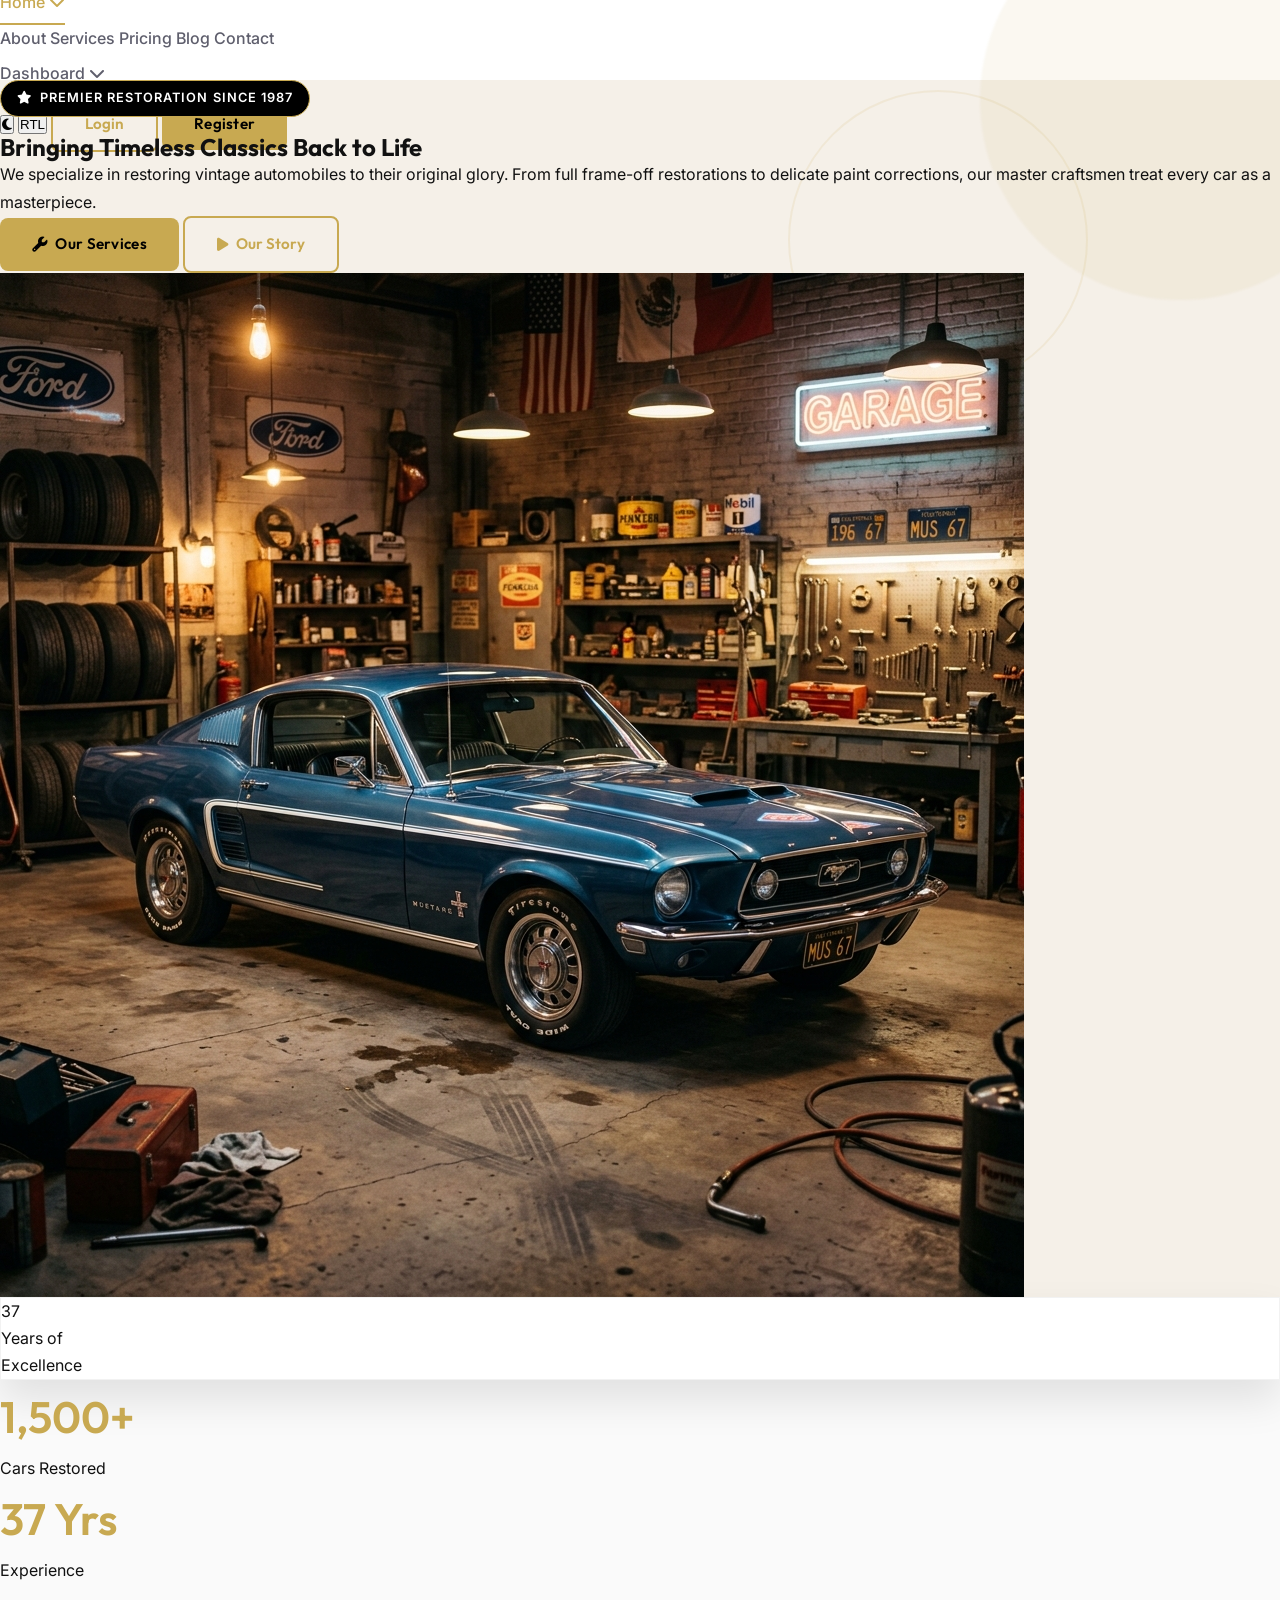
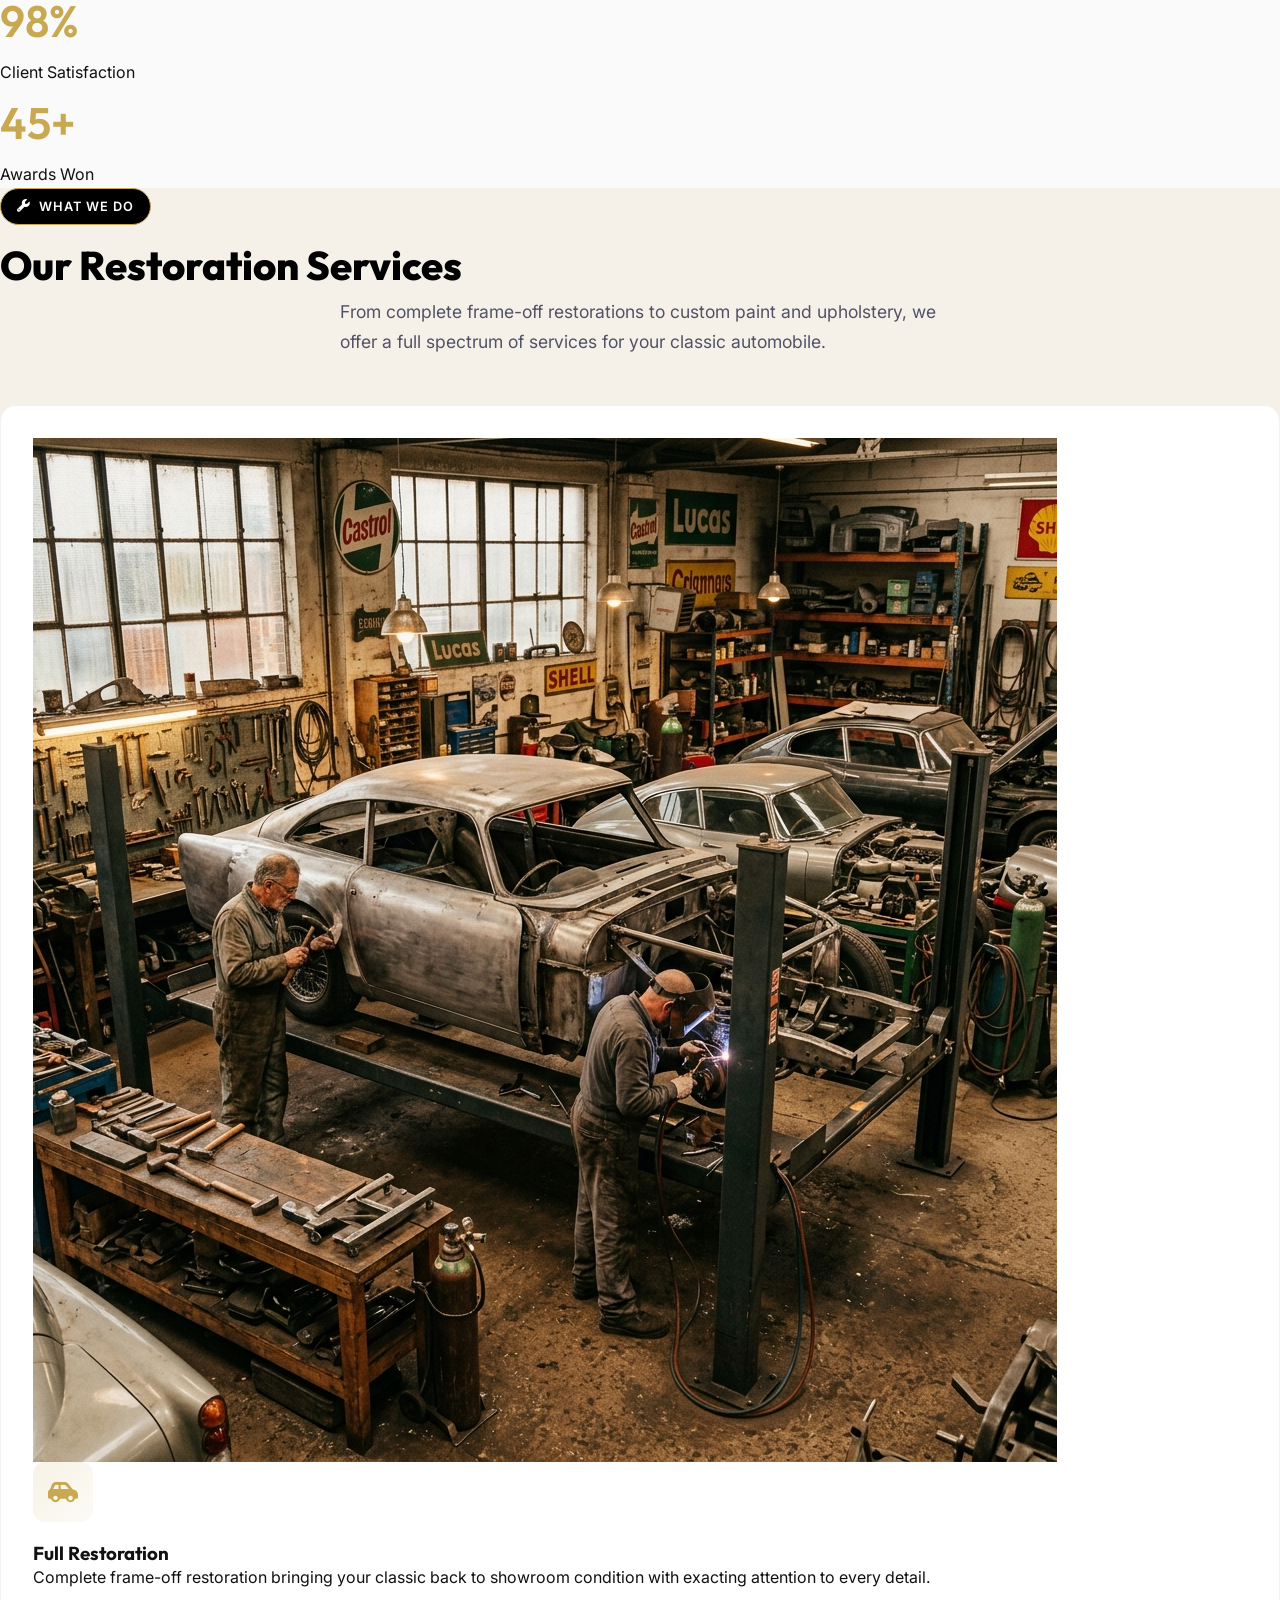
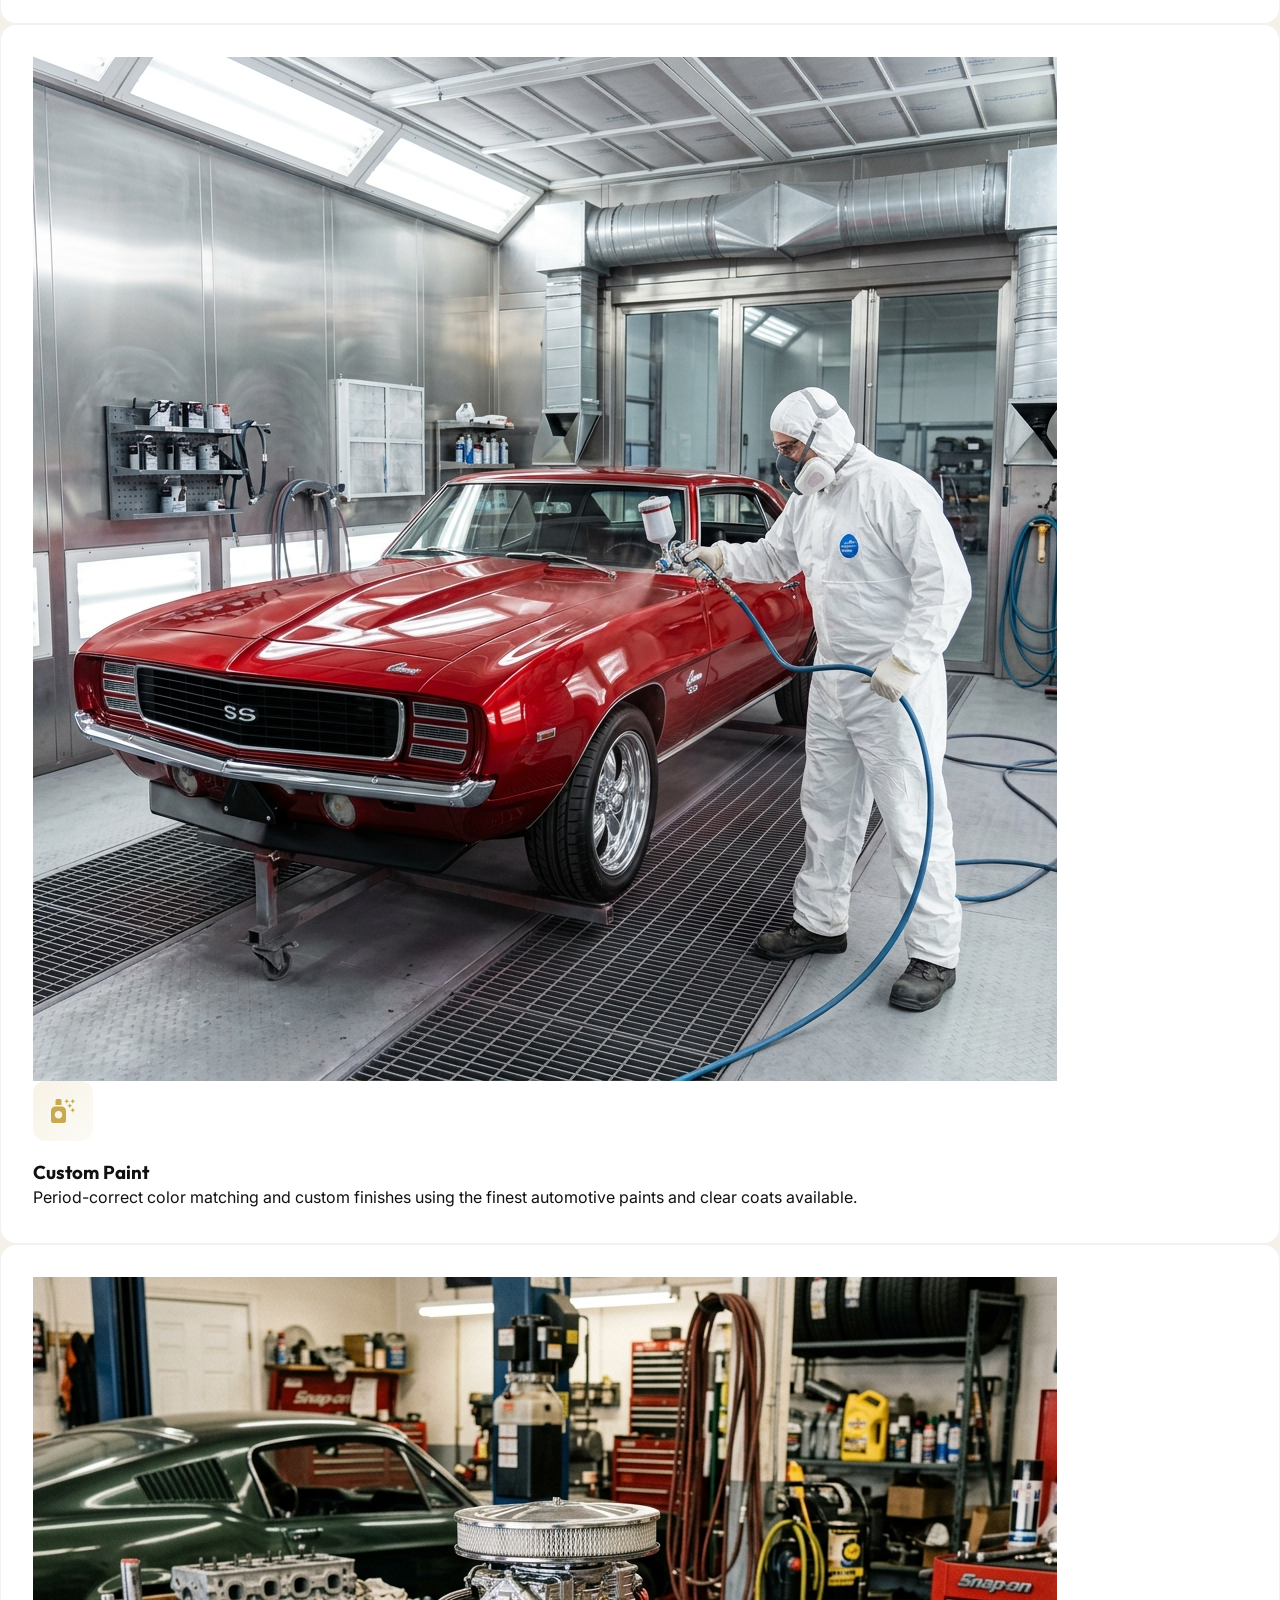
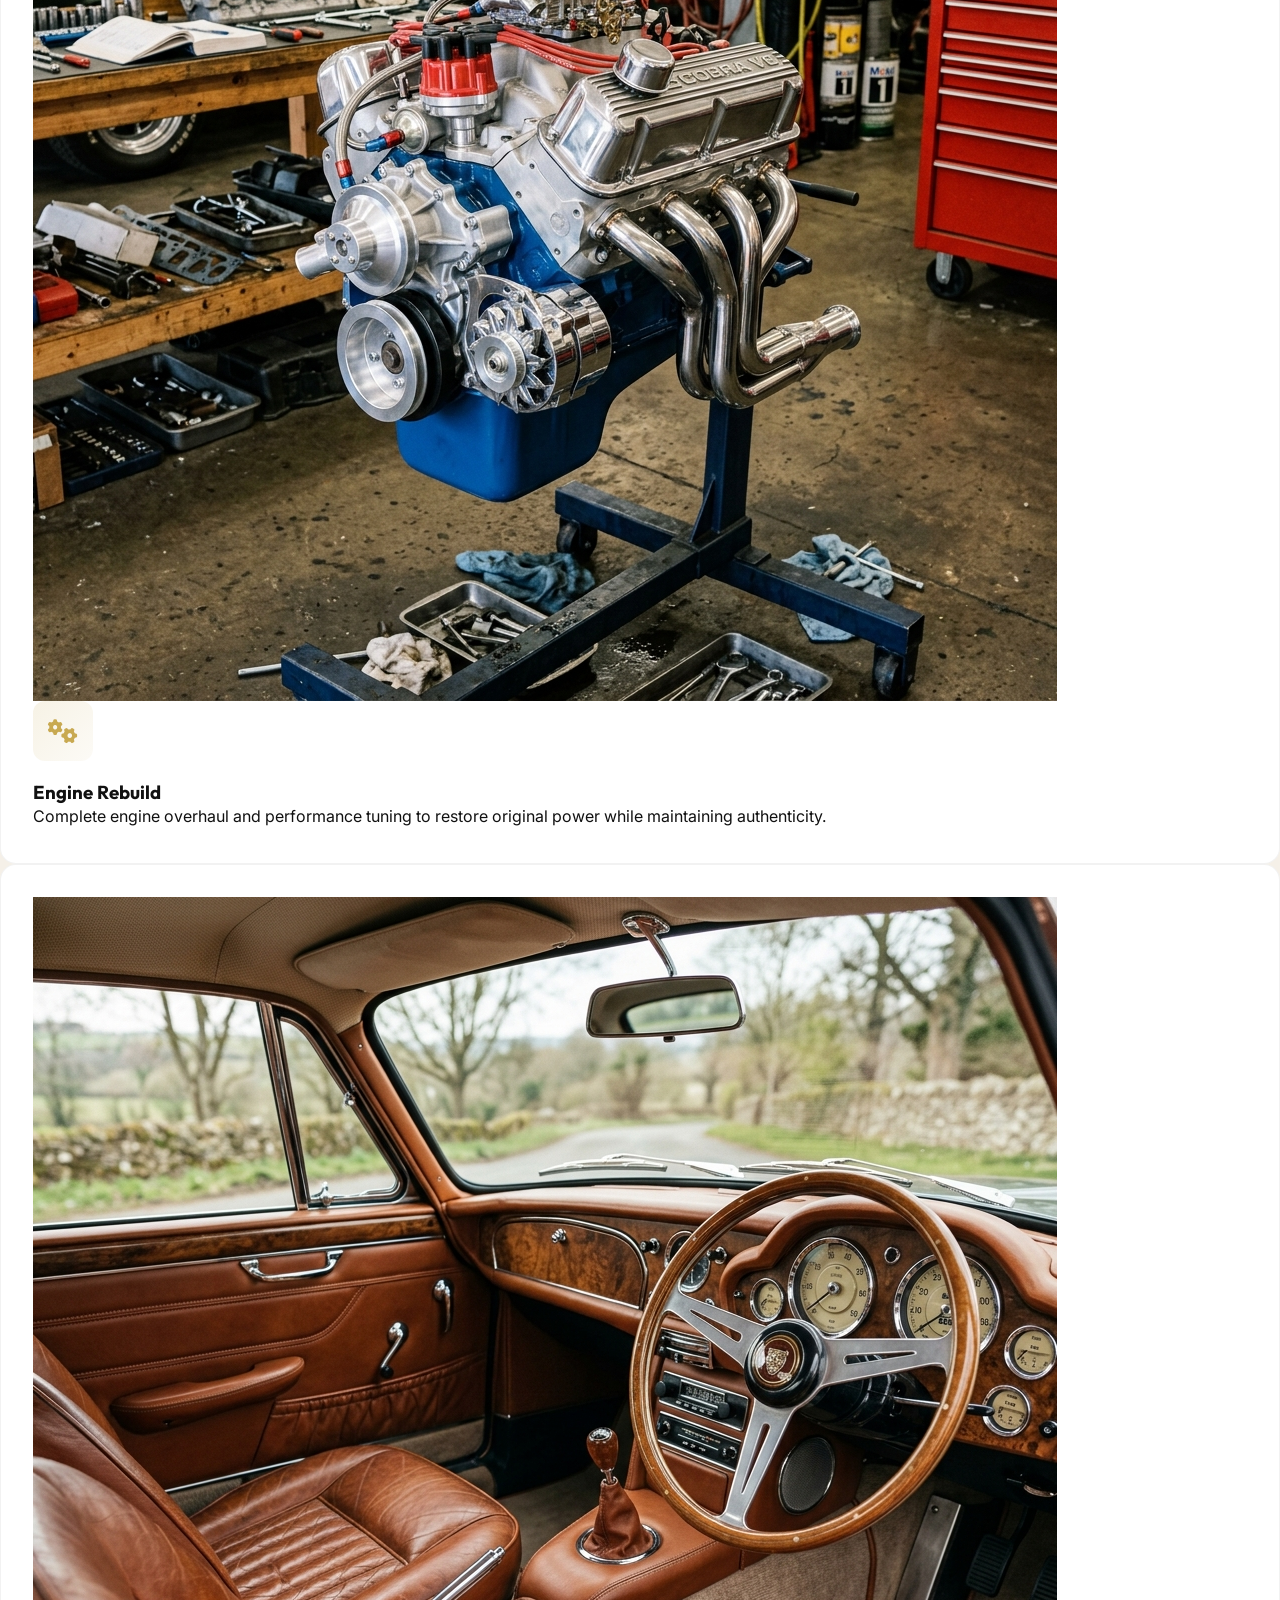
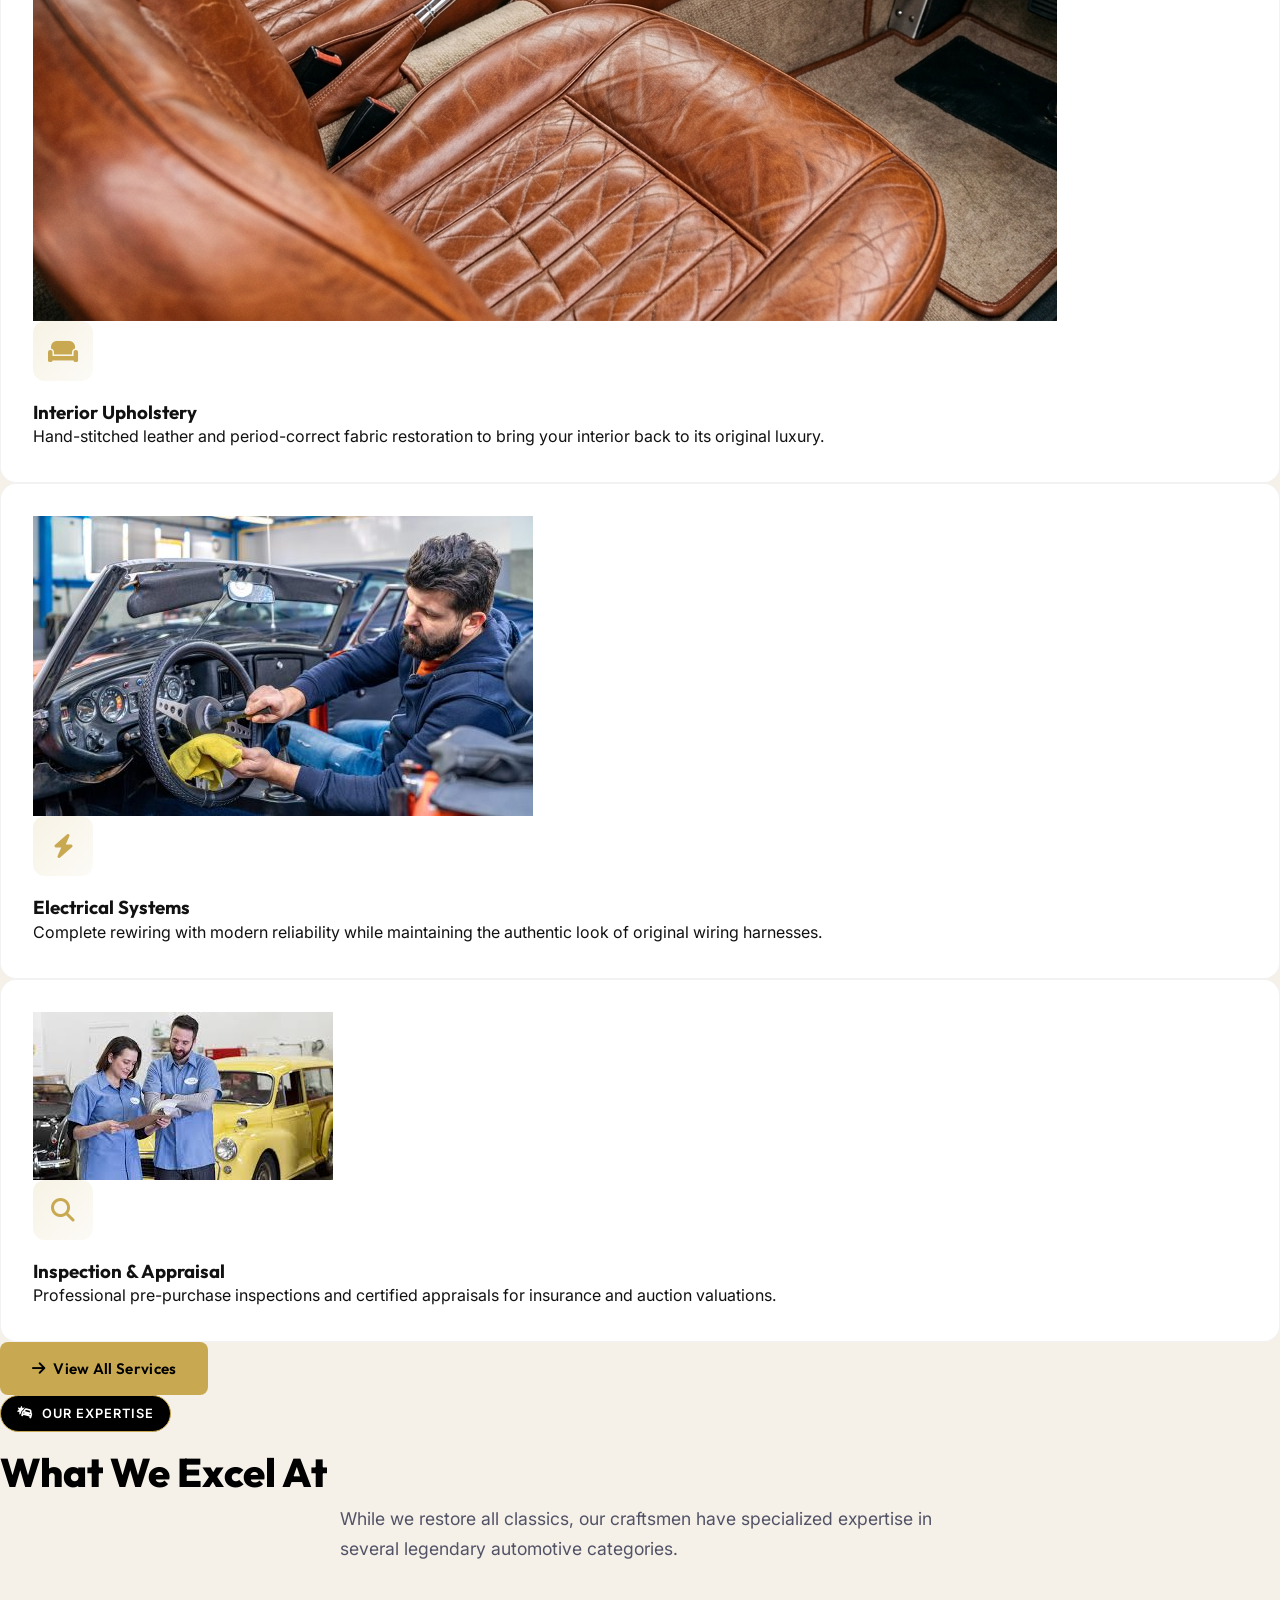
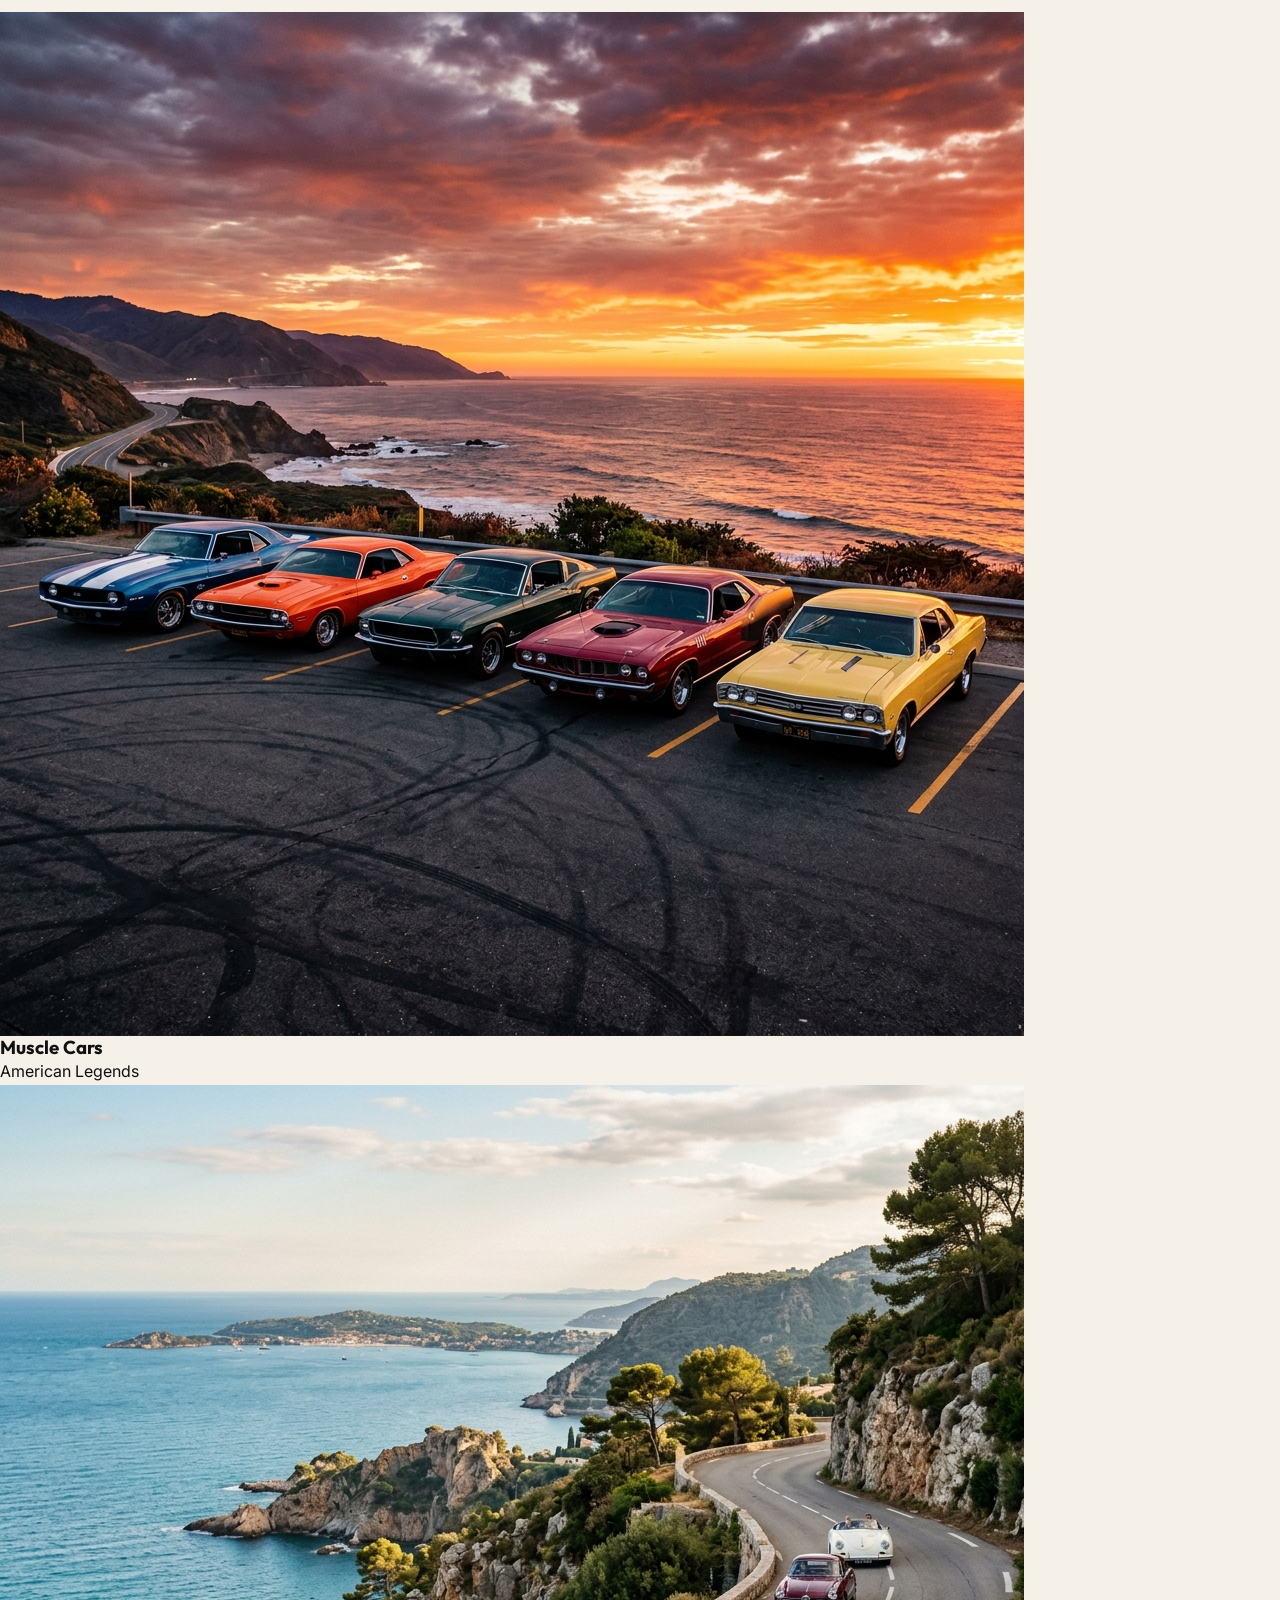
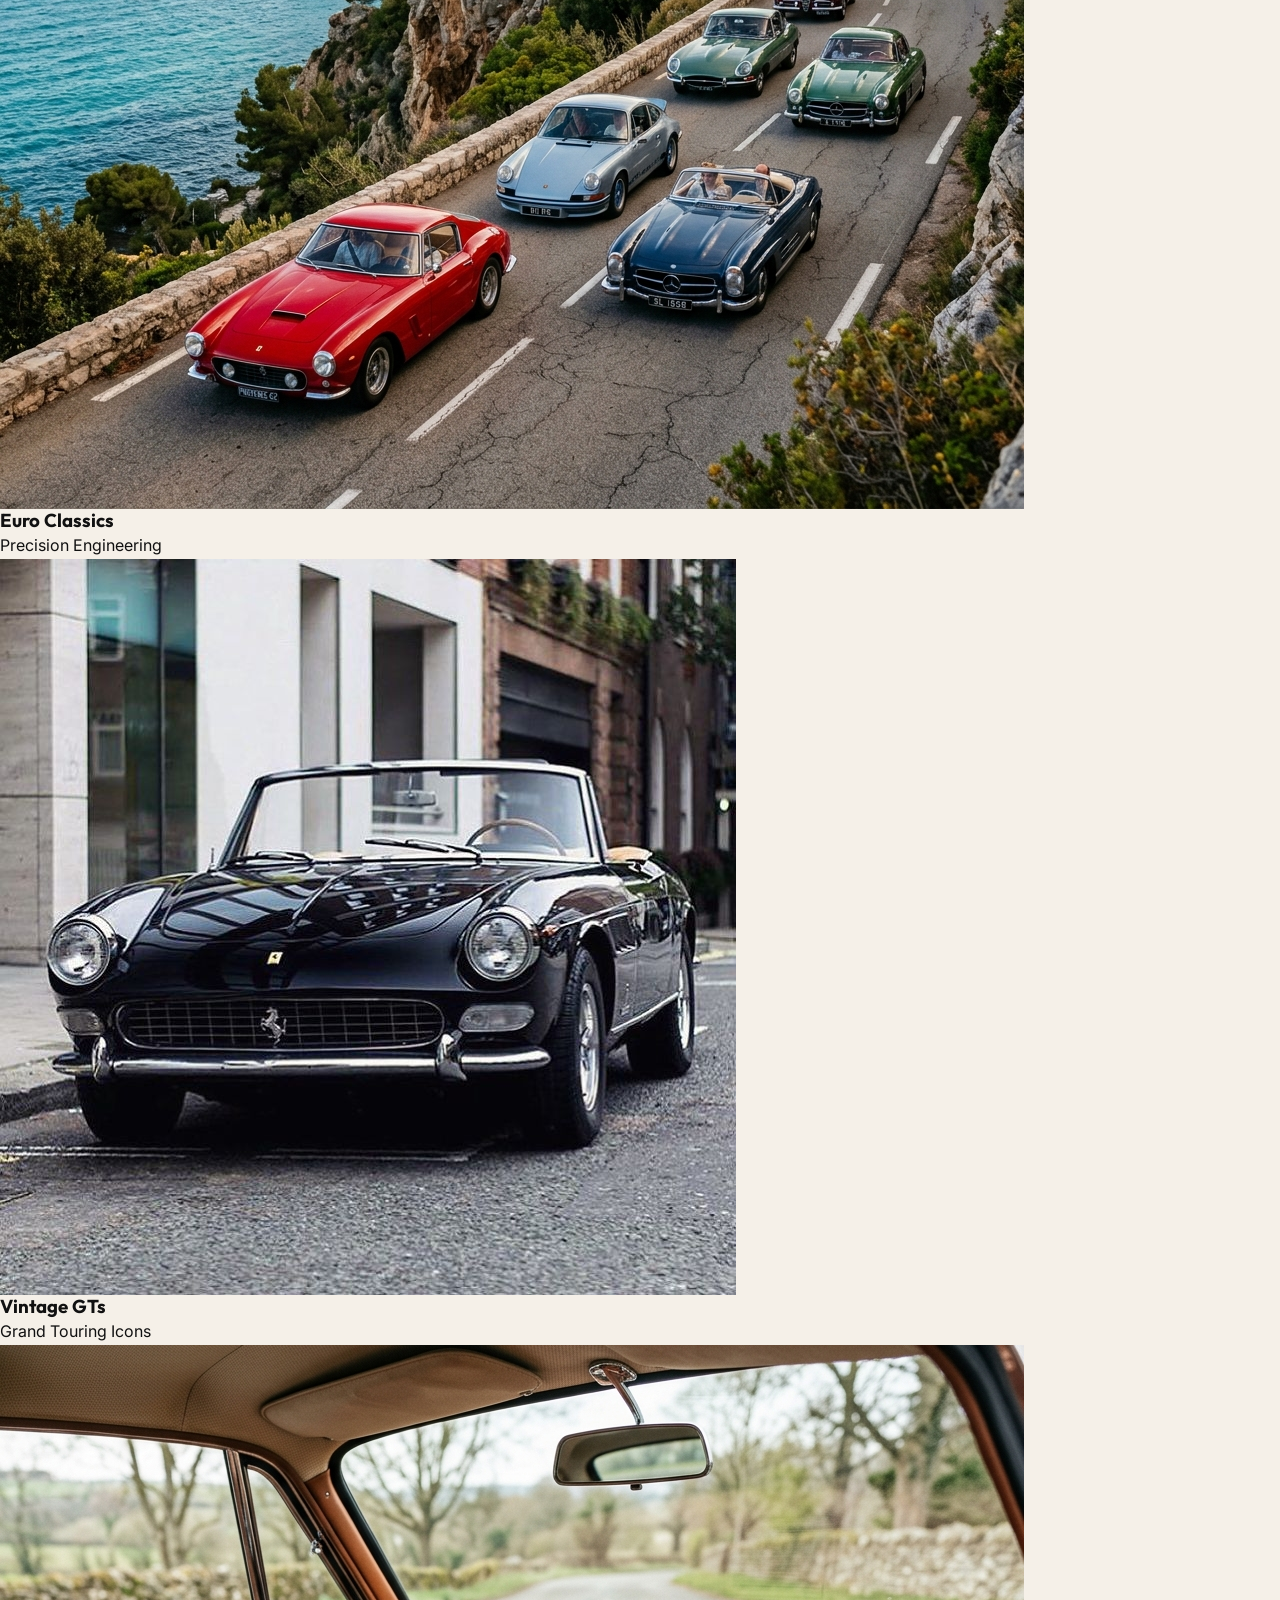
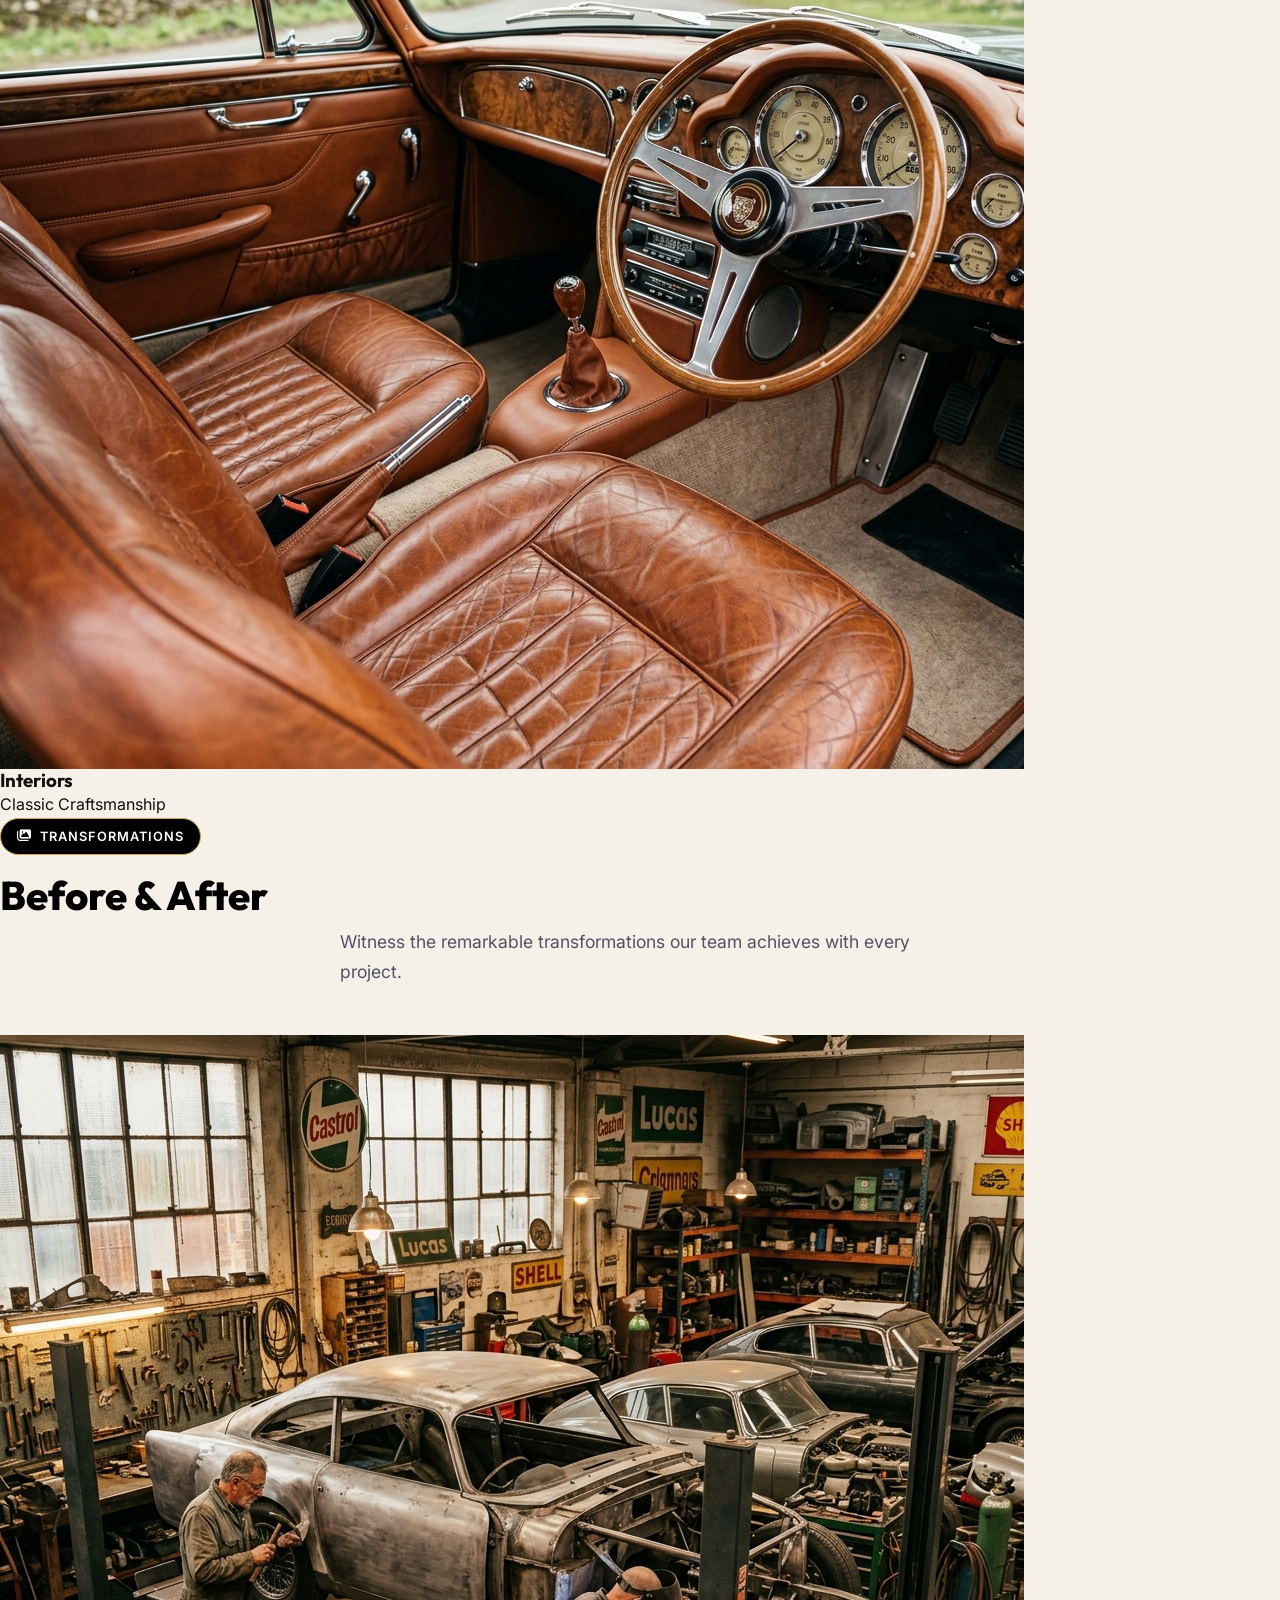
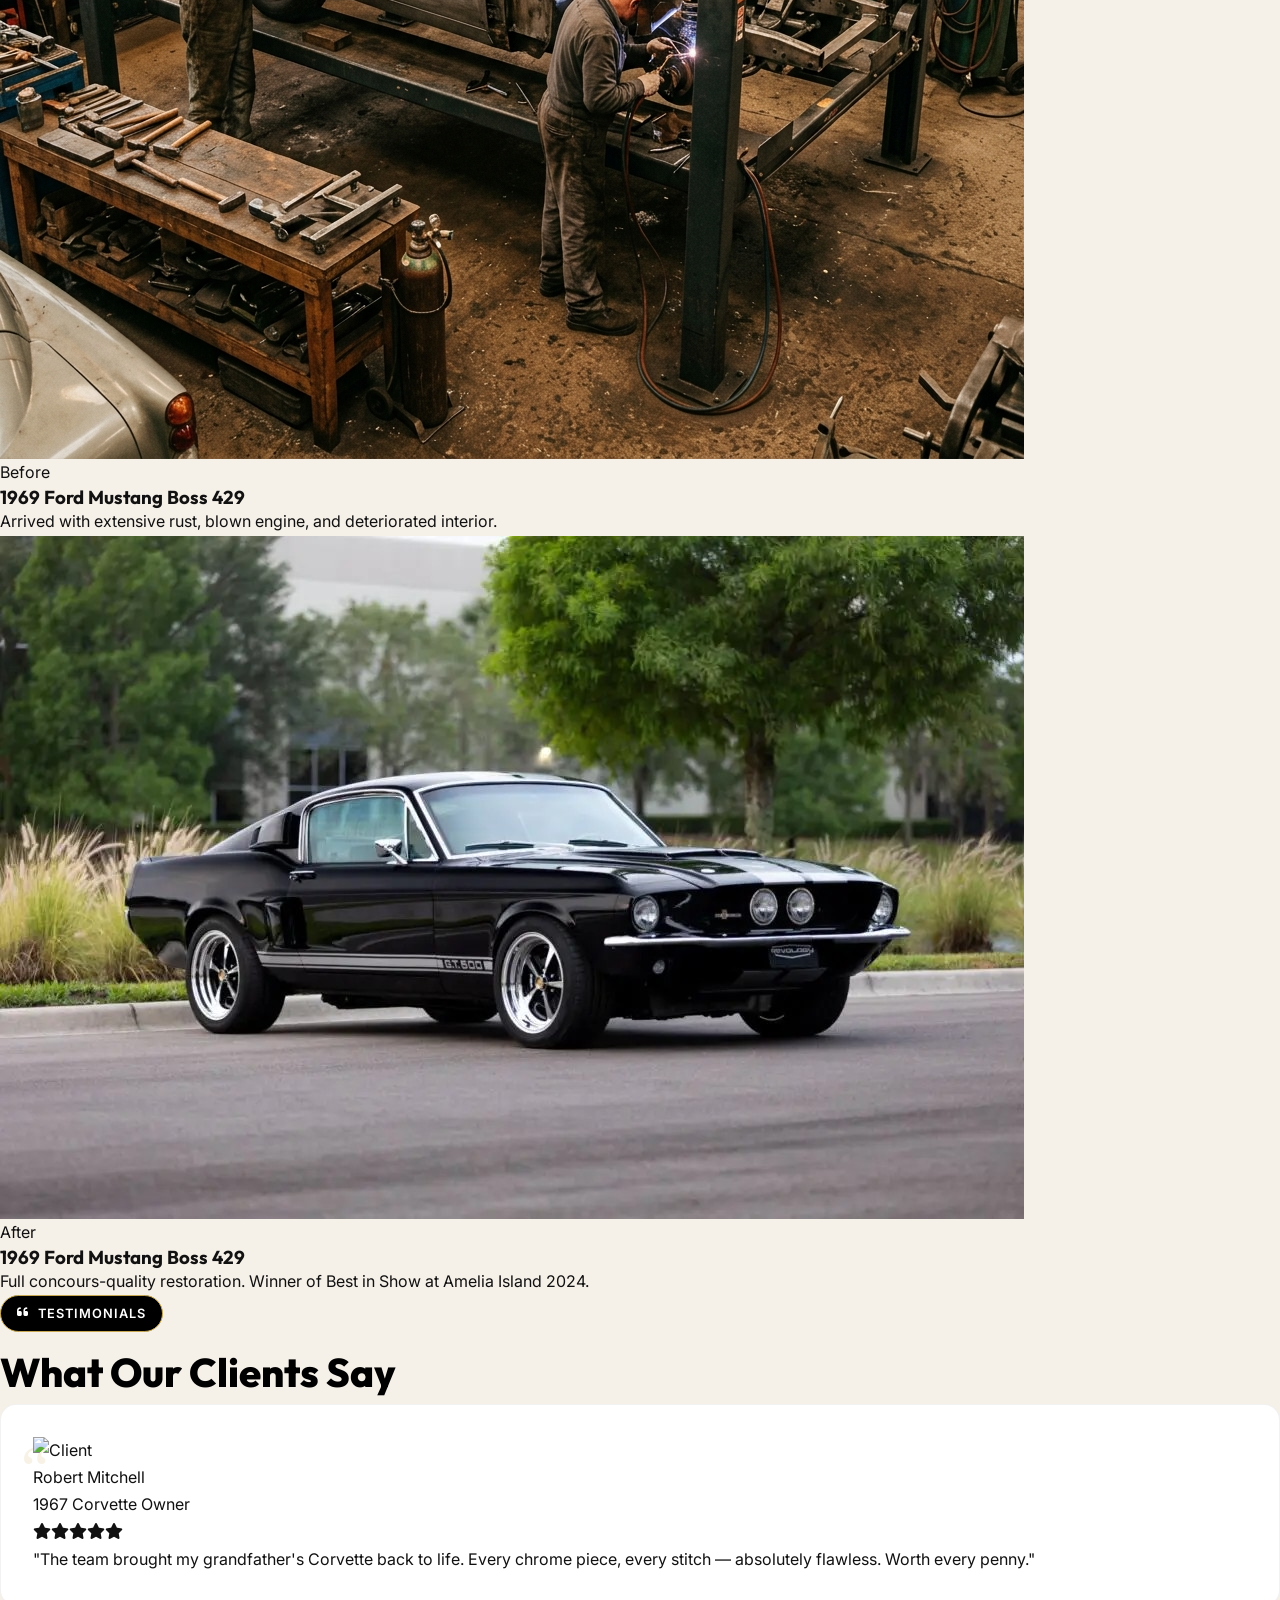
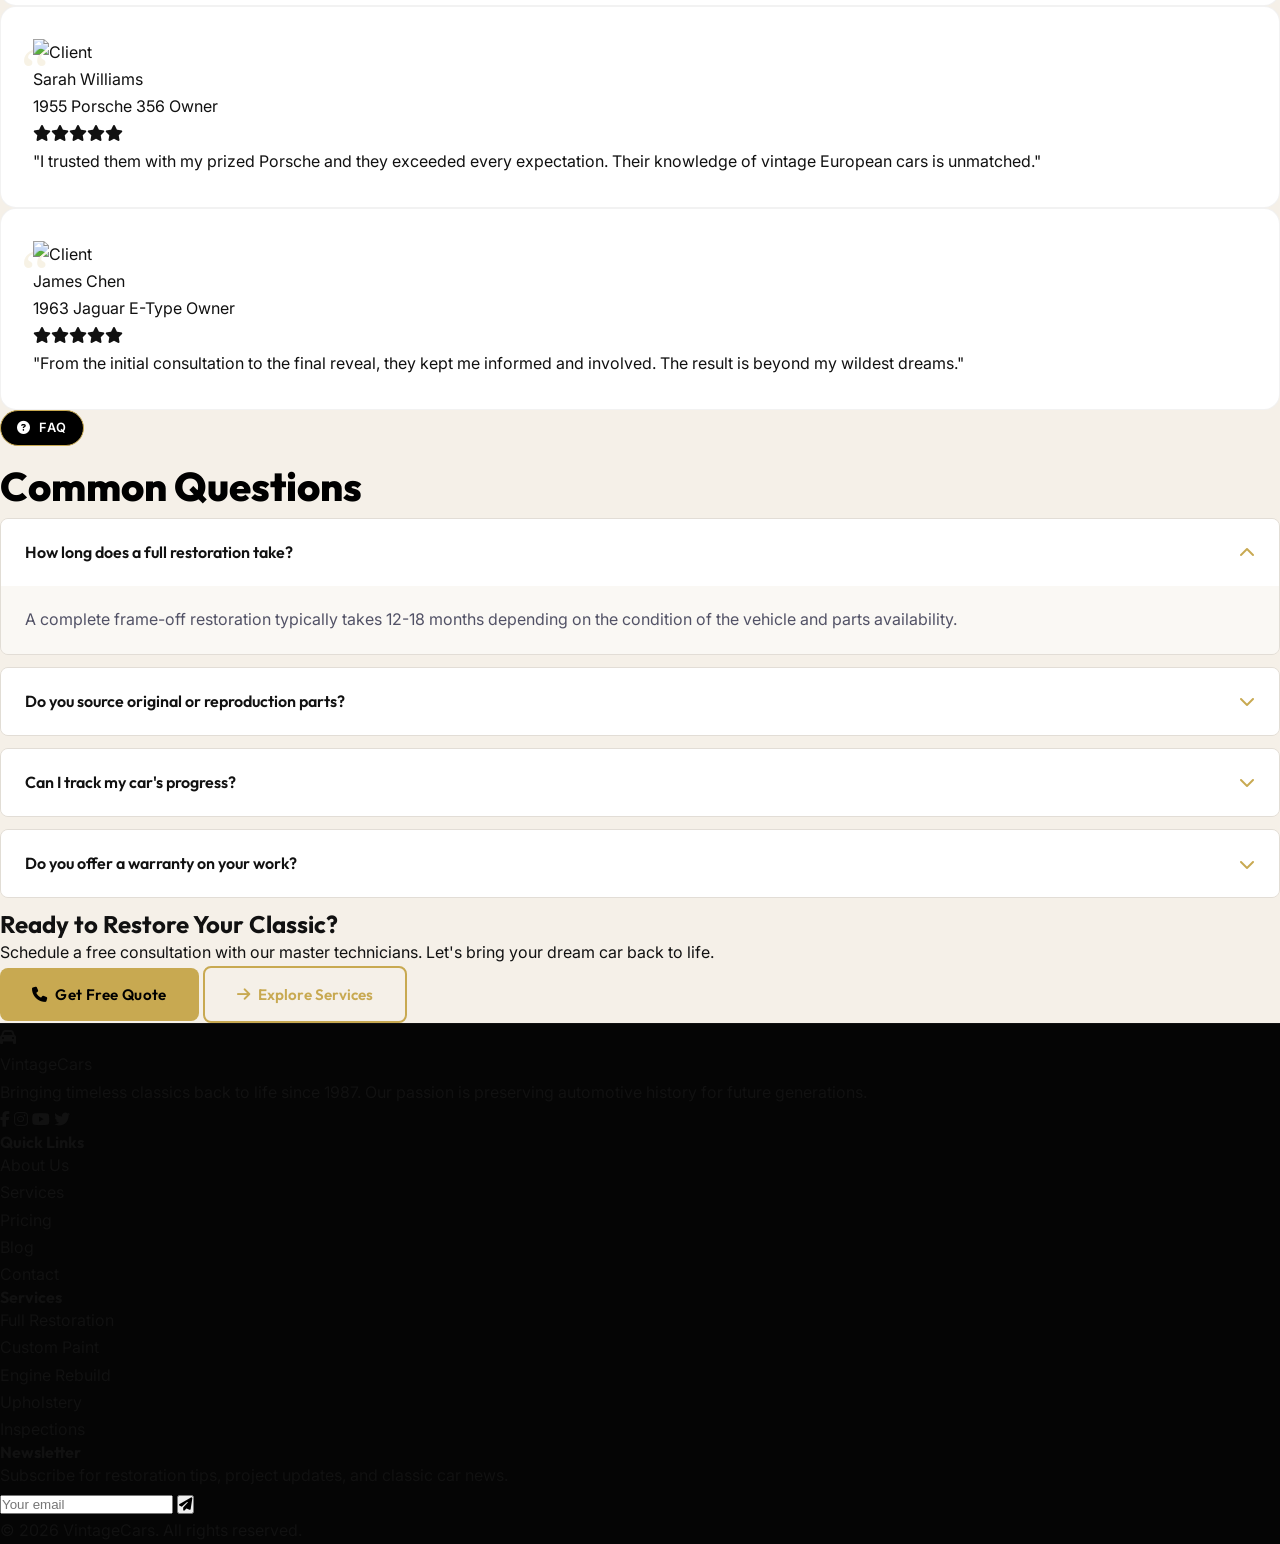
==== commit 3f2f988f: "first commit" ====
--- a/index.html
+++ b/index.html
@@ -119,17 +119,17 @@
         </div>
         <div class="relative fade-in delay-3">
           <div class="relative rounded-2xl overflow-hidden shadow-card-hover border-4 border-white">
-            <img src="https://images.unsplash.com/photo-1583121274602-3e2820c69888?w=700&h=500&fit=crop"
-              alt="Classic vintage car restoration" class="w-full h-[400px] object-cover">
+            <img src="assets/images/classic-mustang.png"
+              alt="Restored Classic Ford Mustang Fastback" class="w-full h-[400px] object-cover">
             <div class="absolute inset-0 bg-gradient-to-t from-white/30 to-transparent"></div>
           </div>
           <!-- Floating badge -->
-          <div class="absolute -bottom-4 -left-4 bg-white p-4 flex items-center gap-3 shadow-card rounded-2xl animate-float">
+          <div class="absolute -bottom-4 -left-4 experience-card p-4 flex items-center gap-3 rounded-2xl animate-float">
             <div
               class="w-12 h-12 rounded-full bg-accent flex items-center justify-center text-primary font-semibold text-lg shadow-gold">
               37</div>
             <div>
-              <div class="text-gray-900 font-bold text-sm">Years of</div>
+              <div class="text-primary dark:text-white font-bold text-sm">Years of</div>
               <div class="text-accent text-xs font-semibold">Excellence</div>
             </div>
           </div>
@@ -144,19 +144,19 @@
       <div class="grid grid-cols-2 md:grid-cols-4 gap-8 text-center">
         <div class="fade-in">
           <div class="counter-value" data-counter="1500" data-suffix="+">0</div>
-          <p class="text-text-light mt-1 font-medium">Cars Restored</p>
+          <p class="text-txtlight mt-1 font-medium">Cars Restored</p>
         </div>
         <div class="fade-in delay-1">
           <div class="counter-value" data-counter="37" data-suffix=" Yrs">0</div>
-          <p class="text-text-light mt-1 font-medium">Experience</p>
+          <p class="text-txtlight mt-1 font-medium">Experience</p>
         </div>
         <div class="fade-in delay-2">
           <div class="counter-value" data-counter="98" data-suffix="%">0</div>
-          <p class="text-text-light mt-1 font-medium">Client Satisfaction</p>
+          <p class="text-txtlight mt-1 font-medium">Client Satisfaction</p>
         </div>
         <div class="fade-in delay-3">
           <div class="counter-value" data-counter="45" data-suffix="+">0</div>
-          <p class="text-text-light mt-1 font-medium">Awards Won</p>
+          <p class="text-txtlight mt-1 font-medium">Awards Won</p>
         </div>
       </div>
     </div>
@@ -164,7 +164,7 @@
 
   <!-- ===== SERVICES OVERVIEW ===== -->
   <section class="py-20 services-overview-bg"
-    style="background-image: url('https://images.unsplash.com/photo-1511919884226-fd3cad34687c?w=1600&h=900&fit=crop');">
+    style="background-image: url('assets/images/vintage car restoration workshop.jpg');">
     <div class="max-w-7xl mx-auto px-4 sm:px-6 lg:px-8">
       <div class="text-center mb-14">
         <div class="section-badge fade-in"><i class="fa-solid fa-wrench"></i> What We Do</div>
@@ -176,7 +176,7 @@
         <!-- Card 1 -->
         <div class="service-card hover-float hover-glow fade-in !p-0 overflow-hidden flex flex-col">
           <div class="h-48 overflow-hidden">
-            <img src="https://images.unsplash.com/photo-1619405399517-d7fce0f13302?w=600&h=400&fit=crop"
+            <img src="assets/images/full-restoration.png"
               class="w-full h-full object-cover" alt="Full Restoration">
           </div>
           <div class="p-8">
@@ -201,7 +201,7 @@
         <!-- Card 3 -->
         <div class="service-card hover-float hover-glow fade-in delay-2 !p-0 overflow-hidden flex flex-col">
           <div class="h-48 overflow-hidden">
-            <img src="https://images.unsplash.com/photo-1486262715619-67b85e0b08d3?w=600&h=400&fit=crop"
+            <img src="assets/images/engine-rebuild.png"
               class="w-full h-full object-cover" alt="Engine Rebuild">
           </div>
           <div class="p-8">
@@ -214,7 +214,7 @@
         <!-- Card 4 -->
         <div class="service-card hover-float hover-glow fade-in delay-1 !p-0 overflow-hidden flex flex-col">
           <div class="h-48 overflow-hidden">
-            <img src="https://images.unsplash.com/photo-1560958089-b8a1929cea89?w=600&h=400&fit=crop"
+            <img src="assets/images/interior-upholstery.png"
               class="w-full h-full object-cover" alt="Interior Upholstery">
           </div>
           <div class="p-8">
@@ -227,7 +227,7 @@
         <!-- Card 5 -->
         <div class="service-card hover-float hover-glow fade-in delay-2 !p-0 overflow-hidden flex flex-col">
           <div class="h-48 overflow-hidden">
-            <img src="https://images.unsplash.com/photo-1616788494707-ec28f08d05a1?w=600&h=400&fit=crop"
+            <img src="assets/images/classic car maintanence.jpg"
               class="w-full h-full object-cover" alt="Electrical Systems">
           </div>
           <div class="p-8">
@@ -240,7 +240,7 @@
         <!-- Card 6 -->
         <div class="service-card hover-float hover-glow fade-in delay-3 !p-0 overflow-hidden flex flex-col">
           <div class="h-48 overflow-hidden">
-            <img src="https://images.unsplash.com/photo-1554224155-6726b3ff858f?w=600&h=400&fit=crop"
+            <img src="assets/images/Inspection&appraisal.jpg"
               class="w-full h-full object-cover" alt="Inspection & Appraisal">
           </div>
           <div class="p-8">
@@ -268,41 +268,41 @@
       </div>
       <div class=" grid sm:grid-cols-2 lg:grid-cols-4 gap-6">
         <div class="relative group rounded-2xl overflow-hidden h-72 hover-float fade-in">
-          <img src="https://images.unsplash.com/photo-1492144534655-ae79c964c9d7?w=600&h=800&fit=crop" alt="Muscle Cars"
+          <img src="assets/images/muscle-cars.png" alt="Muscle Cars"
             class="w-full h-full object-cover transition-transform duration-700 group-hover:scale-110">
           <div
-            class="absolute inset-0 bg-gradient-to-t from-primary/95 via-primary/30 to-transparent flex flex-col justify-end p-6">
-            <h3 class="text-white font-outfit font-bold text-2xl mb-1">Muscle Cars</h3>
-            <p class="text-accent text-xs font-bold uppercase tracking-[0.2em]">American Legends</p>
+            class="absolute inset-0 bg-gradient-to-t from-black/90 via-black/40 to-transparent flex flex-col justify-end p-6">
+            <h3 class="text-white font-outfit font-bold text-2xl mb-1 drop-shadow-md">Muscle Cars</h3>
+            <p class="text-accent text-xs font-bold uppercase tracking-[0.2em] drop-shadow-sm">American Legends</p>
           </div>
         </div>
         <div class="relative group rounded-2xl overflow-hidden h-72 hover-float fade-in delay-1">
-          <img src="https://images.unsplash.com/photo-1503376780353-7e6692767b70?w=600&h=800&fit=crop"
+          <img src="assets/images/euro-classics.png"
             alt="European Classics"
             class="w-full h-full object-cover transition-transform duration-700 group-hover:scale-110">
           <div
-            class="absolute inset-0 bg-gradient-to-t from-primary/95 via-primary/30 to-transparent flex flex-col justify-end p-6">
-            <h3 class="text-white font-outfit font-bold text-2xl mb-1">Euro Classics</h3>
-            <p class="text-accent text-xs font-bold uppercase tracking-[0.2em]">Precision Engineering</p>
+            class="absolute inset-0 bg-gradient-to-t from-black/90 via-black/40 to-transparent flex flex-col justify-end p-6">
+            <h3 class="text-white font-outfit font-bold text-2xl mb-1 drop-shadow-md">Euro Classics</h3>
+            <p class="text-accent text-xs font-bold uppercase tracking-[0.2em] drop-shadow-sm">Precision Engineering</p>
           </div>
         </div>
         <div class="relative group rounded-2xl overflow-hidden h-72 hover-float fade-in delay-2">
-          <img src="https://images.unsplash.com/photo-1583121274602-3e2820c69888?w=600&h=800&fit=crop" alt="Vintage GTs"
+          <img src="assets/images/Vintage GTs.jpg" alt="Vintage GTs"
             class="w-full h-full object-cover transition-transform duration-700 group-hover:scale-110">
           <div
-            class="absolute inset-0 bg-gradient-to-t from-primary/95 via-primary/30 to-transparent flex flex-col justify-end p-6">
-            <h3 class="text-white font-outfit font-bold text-2xl mb-1">Vintage GTs</h3>
-            <p class="text-accent text-xs font-bold uppercase tracking-[0.2em]">Grand Touring Icons</p>
+            class="absolute inset-0 bg-gradient-to-t from-black/90 via-black/40 to-transparent flex flex-col justify-end p-6">
+            <h3 class="text-white font-outfit font-bold text-2xl mb-1 drop-shadow-md">Vintage GTs</h3>
+            <p class="text-accent text-xs font-bold uppercase tracking-[0.2em] drop-shadow-sm">Grand Touring Icons</p>
           </div>
         </div>
         <div class="relative group rounded-2xl overflow-hidden h-72 hover-float fade-in delay-3">
-          <img src="https://images.unsplash.com/photo-1560958089-b8a1929cea89?w=600&h=800&fit=crop"
+          <img src="assets/images/interior-upholstery.png"
             alt="Luxury Interiors"
             class="w-full h-full object-cover transition-transform duration-700 group-hover:scale-110">
           <div
-            class="absolute inset-0 bg-gradient-to-t from-primary/95 via-primary/30 to-transparent flex flex-col justify-end p-6">
-            <h3 class="text-white font-outfit font-bold text-2xl mb-1">Interiors</h3>
-            <p class="text-accent text-xs font-bold uppercase tracking-[0.2em]">Classic Craftsmanship</p>
+            class="absolute inset-0 bg-gradient-to-t from-black/90 via-black/40 to-transparent flex flex-col justify-end p-6">
+            <h3 class="text-white font-outfit font-bold text-2xl mb-1 drop-shadow-md">Interiors</h3>
+            <p class="text-accent text-xs font-bold uppercase tracking-[0.2em] drop-shadow-sm">Classic Craftsmanship</p>
           </div>
         </div>
       </div>
@@ -321,7 +321,7 @@
       <div class=" grid md:grid-cols-2 gap-8">
         <div class="rounded-2xl overflow-hidden shadow-card hover-float fade-in">
           <div class="relative">
-            <img src="https://images.unsplash.com/photo-1503376780353-7e6692767b70?w=600&h=350&fit=crop"
+            <img src="assets/images/full-restoration.png"
               alt="Before restoration muscle car" class="w-full h-64 object-cover">
             <span
               class="absolute top-4 left-4 bg-danger text-white px-3 py-1 rounded-full text-xs font-semibold uppercase">Before</span>
@@ -334,7 +334,7 @@
         </div>
         <div class="rounded-2xl overflow-hidden shadow-card hover-float fade-in delay-1">
           <div class="relative">
-            <img src="https://images.unsplash.com/photo-1544636331-e26879cd4d9b?w=600&h=350&fit=crop"
+            <img src="assets/images/1967 Shelby GT500.jpg"
               alt="After restoration classic car" class="w-full h-64 object-cover">
             <span
               class="absolute top-4 left-4 bg-success text-white px-3 py-1 rounded-full text-xs font-semibold uppercase">After</span>
--- a/style.css
+++ b/style.css
@@ -12,8 +12,8 @@
   --accent: #c8a951;
   --accent-light: #d4bc6e;
   --accent-dark: #b89a3d;
-  --text-dark: #2d2d3f;
-  --text-light: #9a9ab0;
+  --text-dark: #111111;
+  --text-light: #525266;
   --danger: #e74c3c;
   --success: #27ae60;
   --warning: #f39c12;
@@ -41,19 +41,20 @@
   --secondary: #0a0a0a;
   --secondary-light: #121212;
   --secondary-dark: #050505;
+  --accent: #d4bc6e;     /* Brighter gold for better contrast */
   --text-dark: #ffffff;
-  --text-light: #a0a0a0;
+  --text-light: #b0b0b0; /* Brighter gray for better readability */
   --glass-bg: rgba(0, 0, 0, 0.85);
   --nav-bg: rgba(0, 0, 0, 0.95);
   --nav-text: #ffffff;
-  --nav-text-soft: rgba(255, 255, 255, 0.7);
+  --nav-text-soft: rgba(255, 255, 255, 0.8);
 }
 [data-theme="dark"] body { background: #000000; color: #f5f0e8; }
 [data-theme="dark"] .bg-secondary { background: var(--secondary) !important; }
 [data-theme="dark"] .bg-white { background: #000000 !important; }
 [data-theme="dark"] .bg-gray-50 { background: var(--secondary-light) !important; }
 [data-theme="dark"] .text-gray-700, [data-theme="dark"] .text-txtdark { color: #ffffff !important; }
-[data-theme="dark"] .text-gray-500, [data-theme="dark"] .text-gray-600 { color: #a0a0a0 !important; }
+[data-theme="dark"] .text-gray-500, [data-theme="dark"] .text-gray-600 { color: #b0b0b0 !important; }
 [data-theme="dark"] .border-gray-200, [data-theme="dark"] .border-gray-100, [data-theme="dark"] .border-b { border-color: rgba(255, 255, 255, 0.08) !important; }
 [data-theme="dark"] .shadow-card { box-shadow: 0 10px 40px rgba(0,0,0,0.5) !important; }
 [data-theme="dark"] .service-card, 
@@ -315,8 +316,11 @@
 .section-badge {
   display: inline-flex; align-items: center; gap: 0.5rem;
   padding: 0.4rem 1rem; border-radius: 50px; font-size: 0.8rem; font-weight: 600;
-  color: var(--accent); background: rgba(200,169,81,0.1); border: 1px solid rgba(200,169,81,0.2);
+  color: #fff; background: var(--primary); border: 1px solid var(--accent);
   text-transform: uppercase; letter-spacing: 0.08em; margin-bottom: 1rem;
+}
+[data-theme="dark"] .section-badge {
+  color: var(--accent); background: rgba(200, 169, 81, 0.1); border-color: rgba(200, 169, 81, 0.2);
 }
 
 /* ===== CARD STYLES ===== */
@@ -362,11 +366,20 @@
 
 /* ===== DASHBOARD ===== */
 .dashboard-sidebar {
-  width: 260px; min-height: 100vh; background: #fff;
-  padding: 1.5rem 0; position: fixed; left: 0; top: 0; z-index: 500;
-  transition: var(--transition); overflow-y: auto;
+  width: 260px; 
+  height: 100vh; 
+  background: #fff;
+  padding: 0; /* Removed padding to manage it inside internal divs */
+  position: fixed; 
+  left: 0; 
+  top: 0; 
+  z-index: 500;
+  transition: var(--transition); 
+  overflow-y: auto;
   border-right: 1px solid rgba(0,0,0,0.05);
   color: var(--primary);
+  display: flex;
+  flex-direction: column;
 }
 [data-theme="dark"] .dashboard-sidebar { 
   background: #000000 !important; 
@@ -394,17 +407,42 @@
 .dashboard-main { 
   margin-left: 260px;
   width: calc(100% - 260px);
+  height: 100vh;
+  overflow-y: auto;
+  overflow-x: hidden;
   transition: var(--transition);
-  padding: 2rem; min-height: 100vh; background: var(--secondary); 
+  padding: 2rem; 
+  background: var(--secondary); 
   position: relative;
   min-width: 0;
 }
+.dashboard-body {
+  overflow: hidden !important;
+  height: 100vh !important;
+}
 canvas { max-width: 100% !important; }
-[dir="rtl"] .dashboard-main { margin-left: 0; margin-right: 260px; width: calc(100% - 260px); }
+[dir="rtl"] .dashboard-main { 
+  margin-left: 0; 
+  margin-right: 260px; 
+  width: calc(100% - 260px);
+}
 .stat-card {
   background: #fff; border-radius: var(--radius); padding: 1.5rem;
   border: 1px solid rgba(0,0,0,0.05); transition: var(--transition);
 }
+
+/* Experience Card */
+.experience-card {
+  background: white;
+  border: 1px solid rgba(0, 0, 0, 0.05);
+  box-shadow: 0 20px 40px rgba(0, 0, 0, 0.1);
+}
+[data-theme="dark"] .experience-card {
+  background: #111111;
+  border-color: rgba(200, 169, 81, 0.2);
+  box-shadow: 0 20px 40px rgba(0, 0, 0, 0.4);
+}
+
 
 /* ===== PAGE HEADER ===== */
 .page-header {
@@ -414,6 +452,14 @@
   padding: 8rem 0 6rem; position: relative; overflow: hidden;
   text-align: center;
 }
+.page-header h1 { color: #ffffff !important; }
+.page-header .breadcrumb { color: #ffffff !important; }
+.page-header .breadcrumb span { color: rgba(255, 255, 255, 0.6) !important; }
+.page-header .breadcrumb .text-accent { color: var(--accent) !important; }
+.page-header h1 { color: #ffffff !important; }
+.page-header .breadcrumb { color: #ffffff !important; }
+.page-header .breadcrumb span { color: rgba(255, 255, 255, 0.5); }
+.page-header .breadcrumb .text-accent { color: var(--accent) !important; }
 .page-header::before {
   content: ''; position: absolute; top: 0; right: 0;
   width: 400px; height: 400px; border-radius: 50%;
@@ -554,6 +600,23 @@
   border-color: #e0e0e0 !important;
 }
 
+/* Global Dark Mode Contrast Refinements */
+[data-theme="dark"] .text-white\/40 { color: rgba(255, 255, 255, 0.55) !important; }
+[data-theme="dark"] .text-white\/50 { color: rgba(255, 255, 255, 0.65) !important; }
+[data-theme="dark"] .text-white\/60 { color: rgba(255, 255, 255, 0.75) !important; }
+[data-theme="dark"] .text-white\/70 { color: rgba(255, 255, 255, 0.85) !important; }
+[data-theme="dark"] .text-txtlight { color: var(--text-light) !important; }
+
+[data-theme="dark"] .sidebar-link:not(.active) { color: rgba(255, 255, 255, 0.7) !important; }
+[data-theme="dark"] .sidebar-link:hover { color: var(--accent) !important; background: rgba(255, 255, 255, 0.08) !important; }
+
+[data-theme="dark"] .table-hover-row:hover,
+[data-theme="dark"] tr:hover { background-color: rgba(255, 255, 255, 0.05) !important; }
+
+[data-theme="dark"] .footer-link { color: rgba(255, 255, 255, 0.65) !important; }
+[data-theme="dark"] .footer-link:hover { color: var(--accent) !important; }
+
+
 /* ===== BLOG ===== */
 .blog-card { background: #fff; border-radius: var(--radius); overflow: hidden; border: 1px solid rgba(0,0,0,0.05); transition: var(--transition); }
 /* Blog card handled in global block */
@@ -582,7 +645,18 @@
   [dir="rtl"] .dashboard-sidebar { transform: translateX(100%); }
   
   .dashboard-sidebar.open { transform: translateX(0) !important; }
-  .dashboard-main { margin-left: 0 !important; margin-right: 0 !important; width: 100% !important; padding: 1.25rem; }
+  .dashboard-main { 
+    margin-left: 0 !important; 
+    margin-right: 0 !important; 
+    width: 100% !important; 
+    padding: 1.25rem;
+    height: auto;
+    overflow-y: visible;
+  }
+  .dashboard-body {
+    overflow: auto !important;
+    height: auto !important;
+  }
   
   .hamburger { display: flex; }
   .desktop-nav { display: none !important; }
